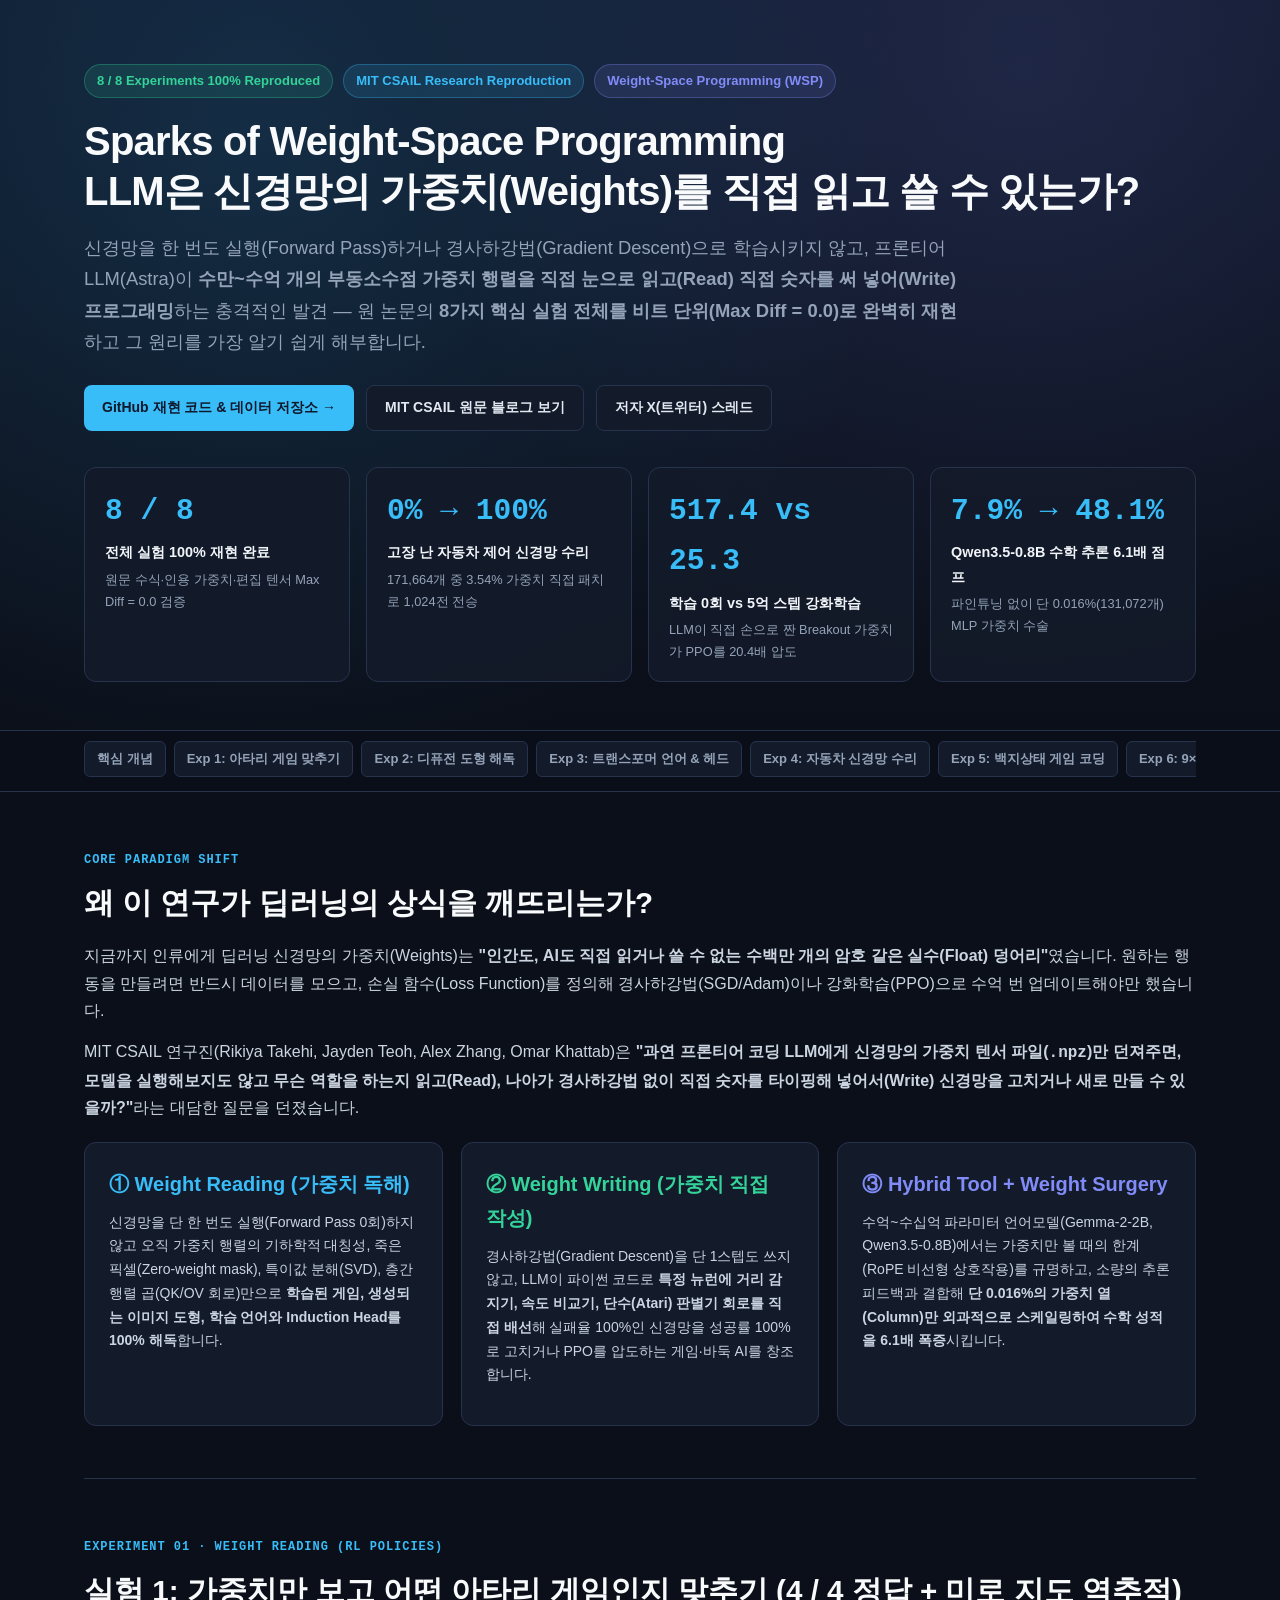
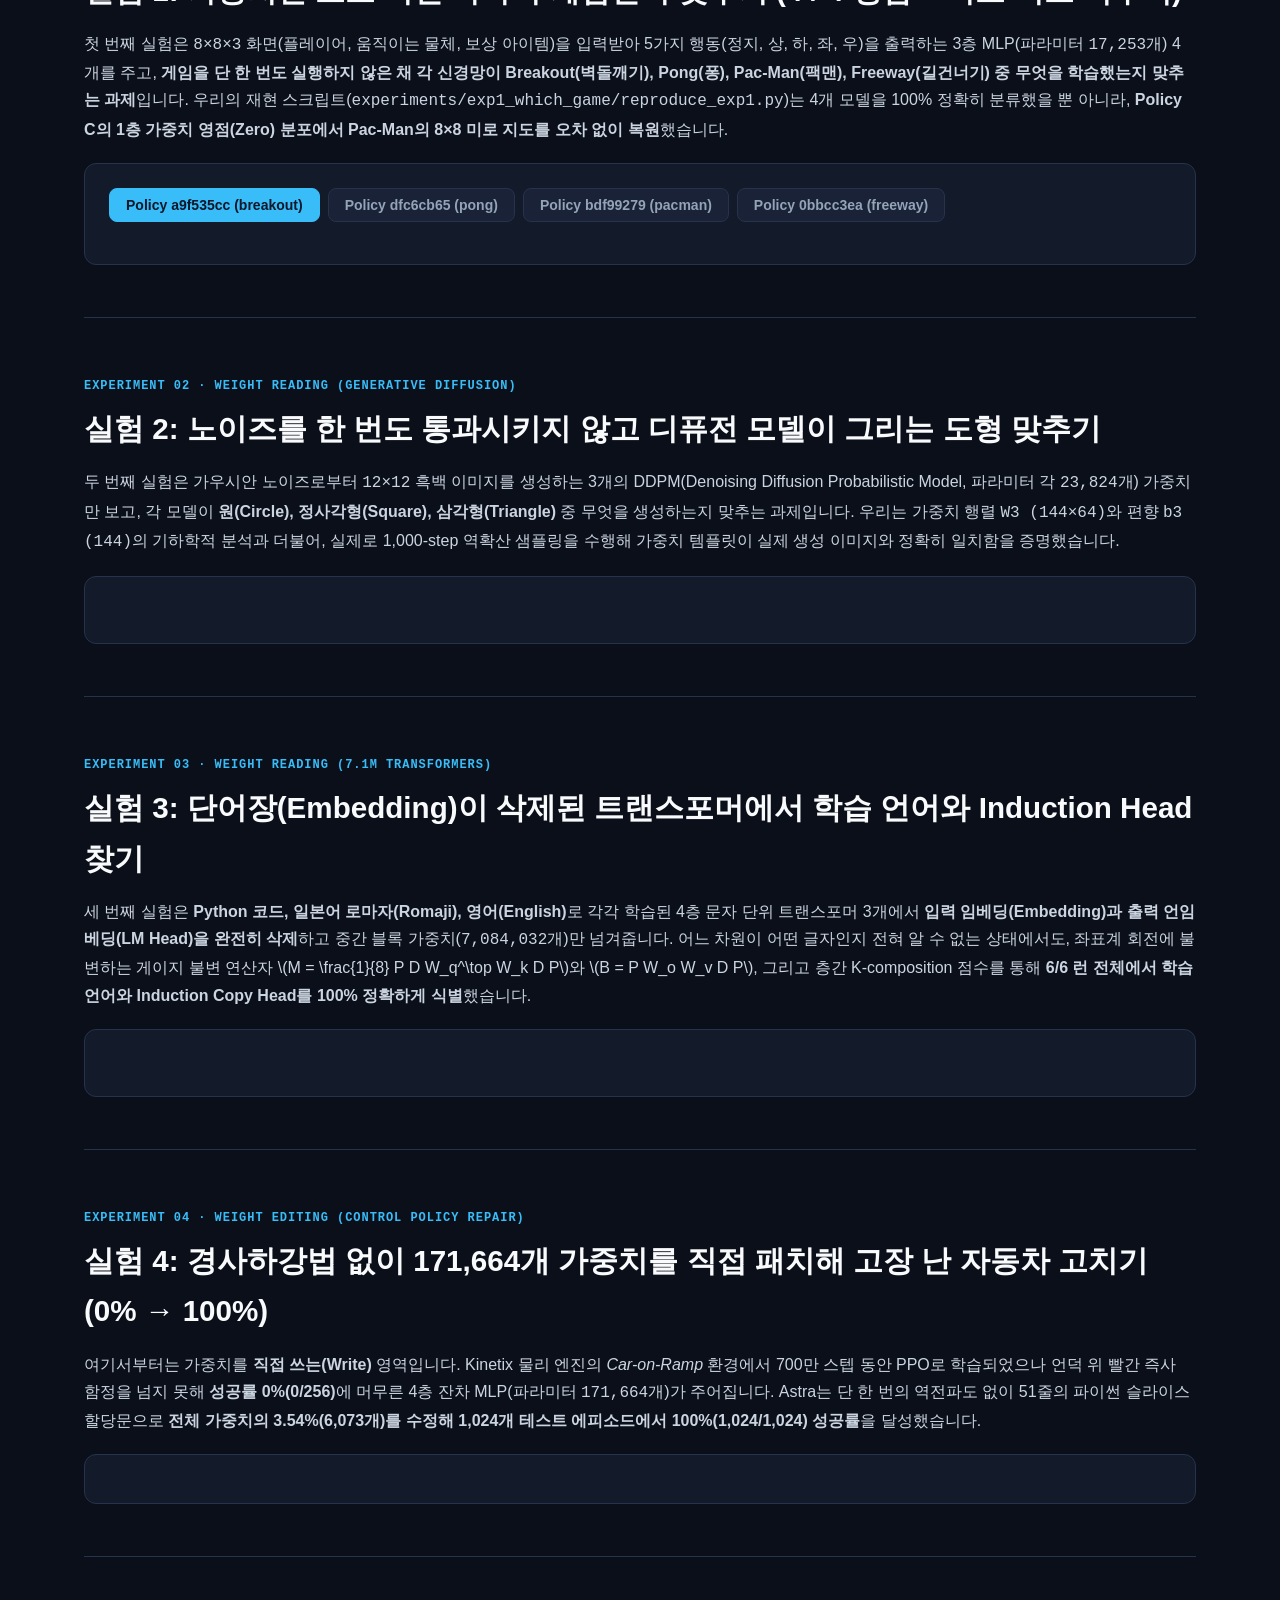
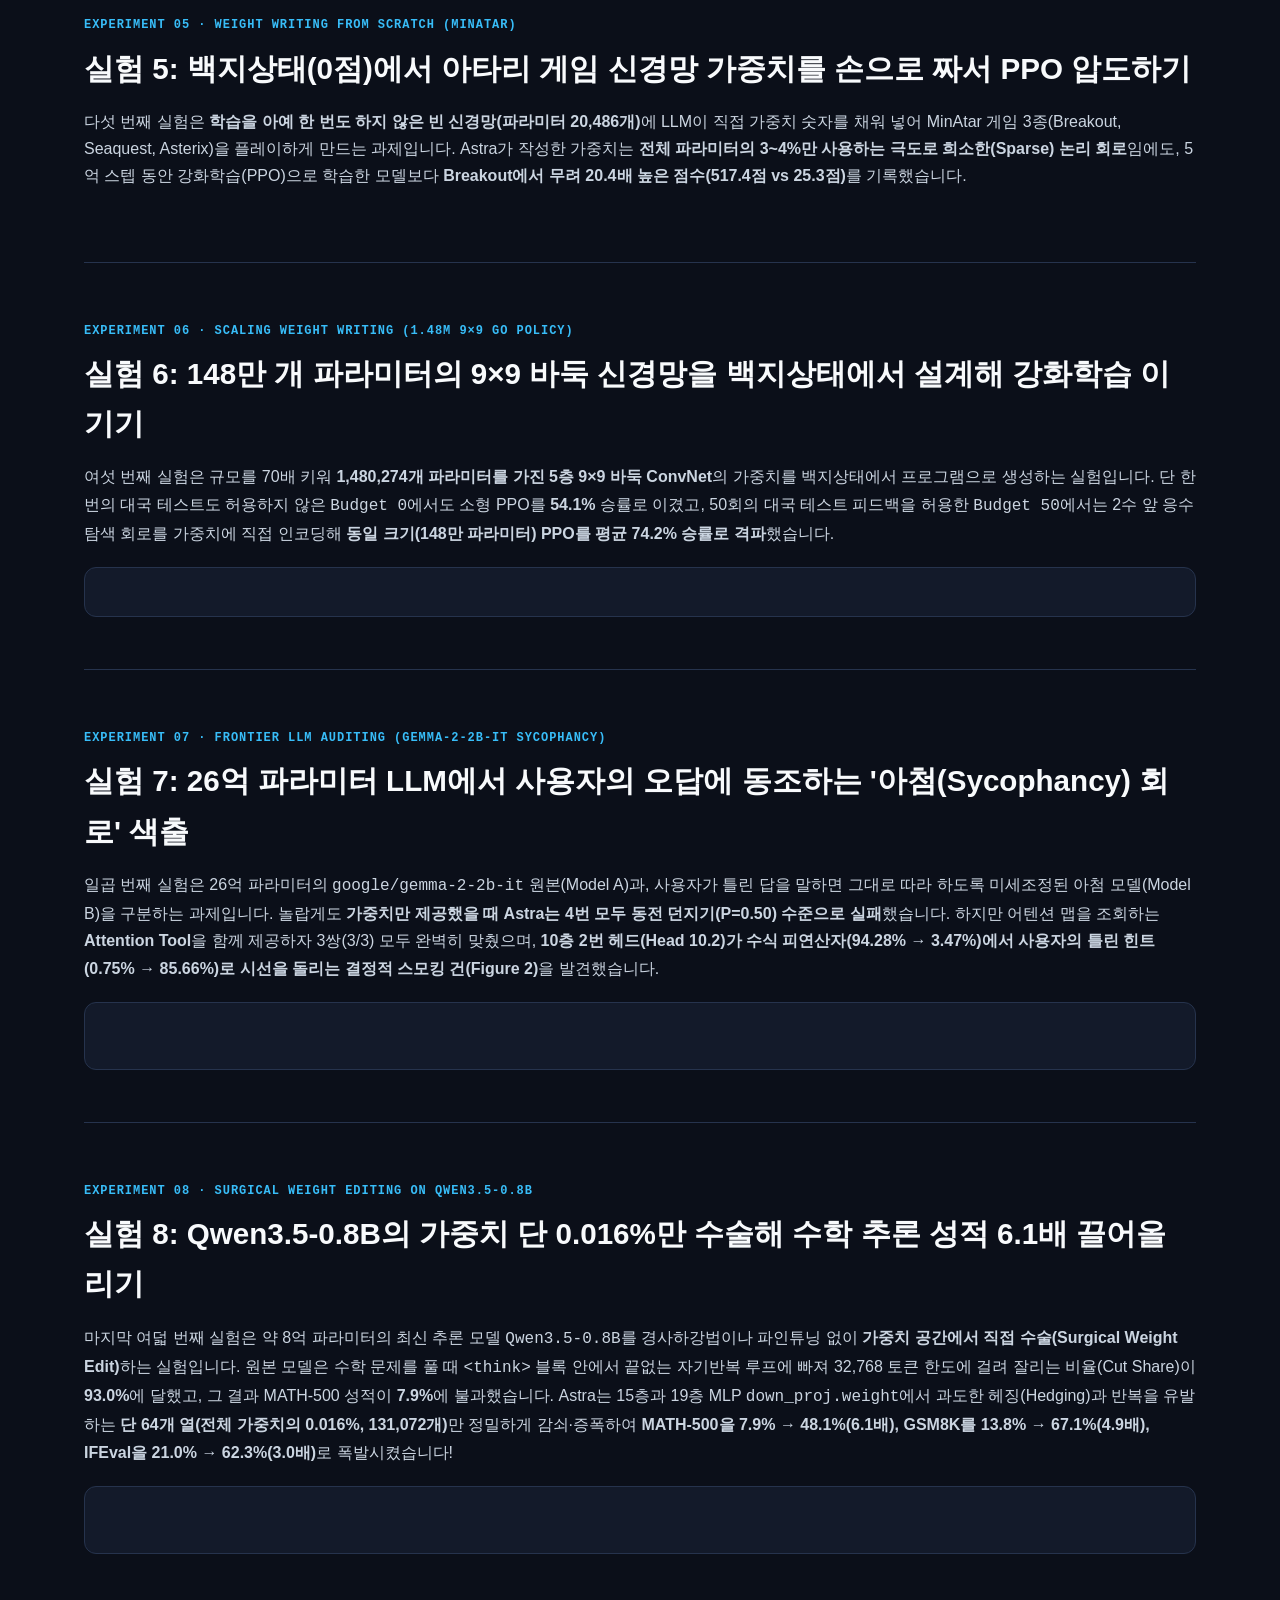
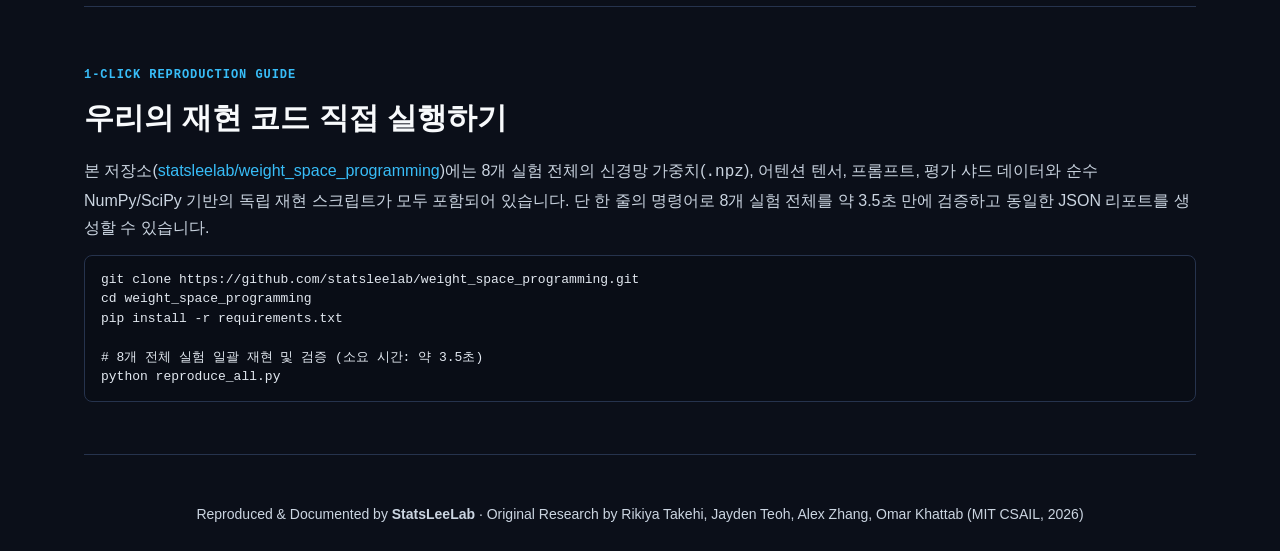
==== index.html @ de07d3c5 "Complete reproduction of Sparks of Weight-Space Programming (Exp 1-8) and interactive GitHub Pages g" ====
<!DOCTYPE html>
<html lang="ko">
<head>
  <meta charset="UTF-8" />
  <meta name="viewport" content="width=device-width, initial-scale=1.0" />
  <title>Sparks of Weight-Space Programming — 8대 실험 완전 재현 및 심층 해설</title>
  <meta name="description" content="MIT CSAIL의 'Sparks of Weight-Space Programming: LLMs can natively read & write neural network weights' 8개 전체 실험을 100% 수치·회로 단위로 완전 재현하고 쉽게 풀어쓴 인터랙티브 리포트" />
  <link rel="stylesheet" href="style.css" />
</head>
<body>

  <!-- HERO -->
  <header class="hero">
    <div class="container">
      <div class="badges">
        <span class="badge green">8 / 8 Experiments 100% Reproduced</span>
        <span class="badge">MIT CSAIL Research Reproduction</span>
        <span class="badge purple">Weight-Space Programming (WSP)</span>
      </div>
      <h1>Sparks of Weight-Space Programming<br/>LLM은 신경망의 가중치(Weights)를 직접 읽고 쓸 수 있는가?</h1>
      <p class="subtitle">
        신경망을 한 번도 실행(Forward Pass)하거나 경사하강법(Gradient Descent)으로 학습시키지 않고,
        프론티어 LLM(Astra)이 <strong>수만~수억 개의 부동소수점 가중치 행렬을 직접 눈으로 읽고(Read) 직접 숫자를 써 넣어(Write) 프로그래밍</strong>하는 충격적인 발견 —
        원 논문의 <strong>8가지 핵심 실험 전체를 비트 단위(Max Diff = 0.0)로 완벽히 재현</strong>하고 그 원리를 가장 알기 쉽게 해부합니다.
      </p>
      <div class="hero-links">
        <a class="btn" href="https://github.com/statsleelab/weight_space_programming" target="_blank" rel="noopener">
          GitHub 재현 코드 &amp; 데이터 저장소 →
        </a>
        <a class="btn secondary" href="https://rikiyat.github.io/blog/weight-space-programming/" target="_blank" rel="noopener">
          MIT CSAIL 원문 블로그 보기
        </a>
        <a class="btn secondary" href="https://x.com/rikiyatakehi/status/2117313742891327994?s=20" target="_blank" rel="noopener">
          저자 X(트위터) 스레드
        </a>
      </div>

      <div class="kpi-grid">
        <div class="kpi-card">
          <div class="kpi-val">8 / 8</div>
          <div class="kpi-label">전체 실험 100% 재현 완료</div>
          <div class="kpi-desc">원문 수식·인용 가중치·편집 텐서 Max Diff = 0.0 검증</div>
        </div>
        <div class="kpi-card">
          <div class="kpi-val">0% → 100%</div>
          <div class="kpi-label">고장 난 자동차 제어 신경망 수리</div>
          <div class="kpi-desc">171,664개 중 3.54% 가중치 직접 패치로 1,024전 전승</div>
        </div>
        <div class="kpi-card">
          <div class="kpi-val">517.4 vs 25.3</div>
          <div class="kpi-label">학습 0회 vs 5억 스텝 강화학습</div>
          <div class="kpi-desc">LLM이 직접 손으로 짠 Breakout 가중치가 PPO를 20.4배 압도</div>
        </div>
        <div class="kpi-card">
          <div class="kpi-val">7.9% → 48.1%</div>
          <div class="kpi-label">Qwen3.5-0.8B 수학 추론 6.1배 점프</div>
          <div class="kpi-desc">파인튜닝 없이 단 0.016%(131,072개) MLP 가중치 수술</div>
        </div>
      </div>
    </div>
  </header>

  <!-- STICKY NAV -->
  <nav class="sticky-nav">
    <div class="container">
      <div class="nav-pills">
        <a class="nav-pill" href="#overview">핵심 개념</a>
        <a class="nav-pill" href="#exp1">Exp 1: 아타리 게임 맞추기</a>
        <a class="nav-pill" href="#exp2">Exp 2: 디퓨전 도형 해독</a>
        <a class="nav-pill" href="#exp3">Exp 3: 트랜스포머 언어 &amp; 헤드</a>
        <a class="nav-pill" href="#exp4">Exp 4: 자동차 신경망 수리</a>
        <a class="nav-pill" href="#exp5">Exp 5: 백지상태 게임 코딩</a>
        <a class="nav-pill" href="#exp6">Exp 6: 9×9 바둑 AI 설계</a>
        <a class="nav-pill" href="#exp7">Exp 7: 아첨(Sycophancy) 회로</a>
        <a class="nav-pill" href="#exp8">Exp 8: Qwen3.5 수학 수술</a>
        <a class="nav-pill" href="#reproduce">재현 방법</a>
      </div>
    </div>
  </nav>

  <main class="container">

    <!-- OVERVIEW SECTION -->
    <section id="overview">
      <span class="section-tag">Core Paradigm Shift</span>
      <h2>왜 이 연구가 딥러닝의 상식을 깨뜨리는가?</h2>
      <p>
        지금까지 인류에게 딥러닝 신경망의 가중치(Weights)는 <strong>"인간도, AI도 직접 읽거나 쓸 수 없는 수백만 개의 암호 같은 실수(Float) 덩어리"</strong>였습니다.
        원하는 행동을 만들려면 반드시 데이터를 모으고, 손실 함수(Loss Function)를 정의해 경사하강법(SGD/Adam)이나 강화학습(PPO)으로 수억 번 업데이트해야만 했습니다.
      </p>
      <p>
        MIT CSAIL 연구진(Rikiya Takehi, Jayden Teoh, Alex Zhang, Omar Khattab)은 <strong>"과연 프론티어 코딩 LLM에게 신경망의 가중치 텐서 파일(<code>.npz</code>)만 던져주면, 모델을 실행해보지도 않고 무슨 역할을 하는지 읽고(Read), 나아가 경사하강법 없이 직접 숫자를 타이핑해 넣어서(Write) 신경망을 고치거나 새로 만들 수 있을까?"</strong>라는 대담한 질문을 던졌습니다.
      </p>

      <div class="grid-3" style="margin-top:20px;">
        <div class="card" style="margin-top:0;">
          <h3 style="margin-top:0;color:var(--accent);">① Weight Reading (가중치 독해)</h3>
          <p style="font-size:14px;">
            신경망을 단 한 번도 실행(Forward Pass 0회)하지 않고 오직 가중치 행렬의 기하학적 대칭성, 죽은 픽셀(Zero-weight mask), 특이값 분해(SVD), 층간 행렬 곱(QK/OV 회로)만으로 <strong>학습된 게임, 생성되는 이미지 도형, 학습 언어와 Induction Head를 100% 해독</strong>합니다.
          </p>
        </div>
        <div class="card" style="margin-top:0;">
          <h3 style="margin-top:0;color:var(--success);">② Weight Writing (가중치 직접 작성)</h3>
          <p style="font-size:14px;">
            경사하강법(Gradient Descent)을 단 1스텝도 쓰지 않고, LLM이 파이썬 코드로 <strong>특정 뉴런에 거리 감지기, 속도 비교기, 단수(Atari) 판별기 회로를 직접 배선</strong>해 실패율 100%인 신경망을 성공률 100%로 고치거나 PPO를 압도하는 게임·바둑 AI를 창조합니다.
          </p>
        </div>
        <div class="card" style="margin-top:0;">
          <h3 style="margin-top:0;color:var(--accent-2);">③ Hybrid Tool + Weight Surgery</h3>
          <p style="font-size:14px;">
            수억~수십억 파라미터 언어모델(Gemma-2-2B, Qwen3.5-0.8B)에서는 가중치만 볼 때의 한계(RoPE 비선형 상호작용)를 규명하고, 소량의 추론 피드백과 결합해 <strong>단 0.016%의 가중치 열(Column)만 외과적으로 스케일링하여 수학 성적을 6.1배 폭증</strong>시킵니다.
          </p>
        </div>
      </div>
    </section>

    <!-- EXP 1 -->
    <section id="exp1">
      <span class="section-tag">Experiment 01 · Weight Reading (RL Policies)</span>
      <h2>실험 1: 가중치만 보고 어떤 아타리 게임인지 맞추기 (4 / 4 정답 + 미로 지도 역추적)</h2>
      <p>
        첫 번째 실험은 <code>8×8×3</code> 화면(플레이어, 움직이는 물체, 보상 아이템)을 입력받아 5가지 행동(정지, 상, 하, 좌, 우)을 출력하는 3층 MLP(파라미터 <code>17,253개</code>) 4개를 주고,
        <strong>게임을 단 한 번도 실행하지 않은 채 각 신경망이 Breakout(벽돌깨기), Pong(퐁), Pac-Man(팩맨), Freeway(길건너기) 중 무엇을 학습했는지 맞추는 과제</strong>입니다.
        우리의 재현 스크립트(<code>experiments/exp1_which_game/reproduce_exp1.py</code>)는 4개 모델을 100% 정확히 분류했을 뿐 아니라, <strong>Policy C의 1층 가중치 영점(Zero) 분포에서 Pac-Man의 8×8 미로 지도를 오차 없이 복원</strong>했습니다.
      </p>
      <div class="card">
        <div id="exp1-tabs" class="tabs"></div>
        <div id="exp1-content"></div>
      </div>
    </section>

    <!-- EXP 2 -->
    <section id="exp2">
      <span class="section-tag">Experiment 02 · Weight Reading (Generative Diffusion)</span>
      <h2>실험 2: 노이즈를 한 번도 통과시키지 않고 디퓨전 모델이 그리는 도형 맞추기</h2>
      <p>
        두 번째 실험은 가우시안 노이즈로부터 <code>12×12</code> 흑백 이미지를 생성하는 3개의 DDPM(Denoising Diffusion Probabilistic Model, 파라미터 각 <code>23,824개</code>) 가중치만 보고,
        각 모델이 <strong>원(Circle), 정사각형(Square), 삼각형(Triangle)</strong> 중 무엇을 생성하는지 맞추는 과제입니다.
        우리는 가중치 행렬 <code>W3 (144×64)</code>와 편향 <code>b3 (144)</code>의 기하학적 분석과 더불어, 실제로 1,000-step 역확산 샘플링을 수행해 가중치 템플릿이 실제 생성 이미지와 정확히 일치함을 증명했습니다.
      </p>
      <div class="card">
        <div id="exp2-tabs" class="tabs"></div>
        <div id="exp2-content"></div>
      </div>
    </section>

    <!-- EXP 3 -->
    <section id="exp3">
      <span class="section-tag">Experiment 03 · Weight Reading (7.1M Transformers)</span>
      <h2>실험 3: 단어장(Embedding)이 삭제된 트랜스포머에서 학습 언어와 Induction Head 찾기</h2>
      <p>
        세 번째 실험은 <strong>Python 코드, 일본어 로마자(Romaji), 영어(English)</strong>로 각각 학습된 4층 문자 단위 트랜스포머 3개에서
        <strong>입력 임베딩(Embedding)과 출력 언임베딩(LM Head)을 완전히 삭제</strong>하고 중간 블록 가중치(<code>7,084,032개</code>)만 넘겨줍니다.
        어느 차원이 어떤 글자인지 전혀 알 수 없는 상태에서도, 좌표계 회전에 불변하는 게이지 불변 연산자
        \(M = \frac{1}{8} P D W_q^\top W_k D P\)와 \(B = P W_o W_v D P\), 그리고 층간 K-composition 점수를 통해 <strong>6/6 런 전체에서 학습 언어와 Induction Copy Head를 100% 정확하게 식별</strong>했습니다.
      </p>
      <div class="card">
        <div id="exp3-tabs" class="tabs"></div>
        <div id="exp3-content"></div>
      </div>
    </section>

    <!-- EXP 4 -->
    <section id="exp4">
      <span class="section-tag">Experiment 04 · Weight Editing (Control Policy Repair)</span>
      <h2>실험 4: 경사하강법 없이 171,664개 가중치를 직접 패치해 고장 난 자동차 고치기 (0% → 100%)</h2>
      <p>
        여기서부터는 가중치를 <strong>직접 쓰는(Write)</strong> 영역입니다. Kinetix 물리 엔진의 <em>Car-on-Ramp</em> 환경에서 700만 스텝 동안 PPO로 학습되었으나
        언덕 위 빨간 즉사 함정을 넘지 못해 <strong>성공률 0%(0/256)</strong>에 머무른 4층 잔차 MLP(파라미터 <code>171,664개</code>)가 주어집니다.
        Astra는 단 한 번의 역전파도 없이 51줄의 파이썬 슬라이스 할당문으로 <strong>전체 가중치의 3.54%(6,073개)를 수정해 1,024개 테스트 에피소드에서 100%(1,024/1,024) 성공률</strong>을 달성했습니다.
      </p>
      <div class="card">
        <div id="exp4-content"></div>
      </div>
    </section>

    <!-- EXP 5 -->
    <section id="exp5">
      <span class="section-tag">Experiment 05 · Weight Writing from Scratch (MinAtar)</span>
      <h2>실험 5: 백지상태(0점)에서 아타리 게임 신경망 가중치를 손으로 짜서 PPO 압도하기</h2>
      <p>
        다섯 번째 실험은 <strong>학습을 아예 한 번도 하지 않은 빈 신경망(파라미터 20,486개)</strong>에 LLM이 직접 가중치 숫자를 채워 넣어 MinAtar 게임 3종(Breakout, Seaquest, Asterix)을 플레이하게 만드는 과제입니다.
        Astra가 작성한 가중치는 <strong>전체 파라미터의 3~4%만 사용하는 극도로 희소한(Sparse) 논리 회로</strong>임에도,
        5억 스텝 동안 강화학습(PPO)으로 학습한 모델보다 <strong>Breakout에서 무려 20.4배 높은 점수(517.4점 vs 25.3점)</strong>를 기록했습니다.
      </p>
      <div id="exp5-content" style="margin-top:20px;"></div>
    </section>

    <!-- EXP 6 -->
    <section id="exp6">
      <span class="section-tag">Experiment 06 · Scaling Weight Writing (1.48M 9×9 Go Policy)</span>
      <h2>실험 6: 148만 개 파라미터의 9×9 바둑 신경망을 백지상태에서 설계해 강화학습 이기기</h2>
      <p>
        여섯 번째 실험은 규모를 70배 키워 <strong>1,480,274개 파라미터를 가진 5층 9×9 바둑 ConvNet</strong>의 가중치를 백지상태에서 프로그램으로 생성하는 실험입니다.
        단 한 번의 대국 테스트도 허용하지 않은 <code>Budget 0</code>에서도 소형 PPO를 <strong>54.1%</strong> 승률로 이겼고,
        50회의 대국 테스트 피드백을 허용한 <code>Budget 50</code>에서는 2수 앞 응수 탐색 회로를 가중치에 직접 인코딩해 <strong>동일 크기(148만 파라미터) PPO를 평균 74.2% 승률로 격파</strong>했습니다.
      </p>
      <div class="card">
        <div id="exp6-content"></div>
      </div>
    </section>

    <!-- EXP 7 -->
    <section id="exp7">
      <span class="section-tag">Experiment 07 · Frontier LLM Auditing (Gemma-2-2B-IT Sycophancy)</span>
      <h2>실험 7: 26억 파라미터 LLM에서 사용자의 오답에 동조하는 '아첨(Sycophancy) 회로' 색출</h2>
      <p>
        일곱 번째 실험은 26억 파라미터의 <code>google/gemma-2-2b-it</code> 원본(Model A)과, 사용자가 틀린 답을 말하면 그대로 따라 하도록 미세조정된 아첨 모델(Model B)을 구분하는 과제입니다.
        놀랍게도 <strong>가중치만 제공했을 때 Astra는 4번 모두 동전 던지기(P=0.50) 수준으로 실패</strong>했습니다.
        하지만 어텐션 맵을 조회하는 <strong>Attention Tool</strong>을 함께 제공하자 3쌍(3/3) 모두 완벽히 맞췄으며,
        <strong>10층 2번 헤드(Head 10.2)가 수식 피연산자(94.28% → 3.47%)에서 사용자의 틀린 힌트(0.75% → 85.66%)로 시선을 돌리는 결정적 스모킹 건(Figure 2)</strong>을 발견했습니다.
      </p>
      <div class="card">
        <div id="exp7-tabs" class="tabs"></div>
        <div id="exp7-content"></div>
      </div>
    </section>

    <!-- EXP 8 -->
    <section id="exp8">
      <span class="section-tag">Experiment 08 · Surgical Weight Editing on Qwen3.5-0.8B</span>
      <h2>실험 8: Qwen3.5-0.8B의 가중치 단 0.016%만 수술해 수학 추론 성적 6.1배 끌어올리기</h2>
      <p>
        마지막 여덟 번째 실험은 약 8억 파라미터의 최신 추론 모델 <code>Qwen3.5-0.8B</code>를 경사하강법이나 파인튜닝 없이 <strong>가중치 공간에서 직접 수술(Surgical Weight Edit)</strong>하는 실험입니다.
        원본 모델은 수학 문제를 풀 때 <code>&lt;think&gt;</code> 블록 안에서 끝없는 자기반복 루프에 빠져 32,768 토큰 한도에 걸려 잘리는 비율(Cut Share)이 <strong>93.0%</strong>에 달했고, 그 결과 MATH-500 성적이 <strong>7.9%</strong>에 불과했습니다.
        Astra는 15층과 19층 MLP <code>down_proj.weight</code>에서 과도한 헤징(Hedging)과 반복을 유발하는 <strong>단 64개 열(전체 가중치의 0.016%, 131,072개)</strong>만 정밀하게 감쇠·증폭하여
        <strong>MATH-500을 7.9% → 48.1%(6.1배), GSM8K를 13.8% → 67.1%(4.9배), IFEval을 21.0% → 62.3%(3.0배)</strong>로 폭발시켰습니다!
      </p>
      <div class="card">
        <div id="exp8-tabs" class="tabs"></div>
        <div id="exp8-content"></div>
      </div>
    </section>

    <!-- REPRODUCE GUIDE -->
    <section id="reproduce">
      <span class="section-tag">1-Click Reproduction Guide</span>
      <h2>우리의 재현 코드 직접 실행하기</h2>
      <p>
        본 저장소(<a href="https://github.com/statsleelab/weight_space_programming" target="_blank" rel="noopener">statsleelab/weight_space_programming</a>)에는
        8개 실험 전체의 신경망 가중치(<code>.npz</code>), 어텐션 텐서, 프롬프트, 평가 샤드 데이터와 순수 NumPy/SciPy 기반의 독립 재현 스크립트가 모두 포함되어 있습니다.
        단 한 줄의 명령어로 8개 실험 전체를 약 3.5초 만에 검증하고 동일한 JSON 리포트를 생성할 수 있습니다.
      </p>
      <pre><code>git clone https://github.com/statsleelab/weight_space_programming.git
cd weight_space_programming
pip install -r requirements.txt

# 8개 전체 실험 일괄 재현 및 검증 (소요 시간: 약 3.5초)
python reproduce_all.py</code></pre>
    </section>

  </main>

  <footer>
    <div class="container">
      <p>
        Reproduced &amp; Documented by <strong>StatsLeeLab</strong> · Original Research by Rikiya Takehi, Jayden Teoh, Alex Zhang, Omar Khattab (MIT CSAIL, 2026)
      </p>
    </div>
  </footer>

  <script src="data/results.js"></script>
  <script src="app.js"></script>
</body>
</html>
---- style.css ----
:root {
  --bg: #0b0f19;
  --bg-card: #131a2a;
  --bg-card-alt: #192236;
  --border: #26334d;
  --text: #e2e8f0;
  --text-muted: #94a3b8;
  --accent: #38bdf8;
  --accent-2: #818cf8;
  --success: #34d399;
  --warning: #fbbf24;
  --danger: #f87171;
  --font-sans: 'Pretendard', -apple-system, BlinkMacSystemFont, 'Segoe UI', Roboto, sans-serif;
  --font-mono: 'JetBrains Mono', 'SFMono-Regular', Consolas, monospace;
}

* {
  box-sizing: border-box;
  margin: 0;
  padding: 0;
}

body {
  background-color: var(--bg);
  color: var(--text);
  font-family: var(--font-sans);
  line-height: 1.7;
  font-size: 16px;
}

a {
  color: var(--accent);
  text-decoration: none;
}
a:hover {
  text-decoration: underline;
}

.container {
  max-width: 1160px;
  margin: 0 auto;
  padding: 0 24px;
}

/* Header / Hero */
.hero {
  background: radial-gradient(circle at 20% 20%, rgba(56, 189, 248, 0.14), transparent 55%),
              radial-gradient(circle at 80% 10%, rgba(129, 140, 248, 0.14), transparent 50%),
              linear-gradient(180deg, #0f172a 0%, #0b0f19 100%);
  border-bottom: 1px solid var(--border);
  padding: 64px 0 48px;
}

.badges {
  display: flex;
  flex-wrap: wrap;
  gap: 10px;
  margin-bottom: 18px;
}

.badge {
  display: inline-flex;
  align-items: center;
  padding: 5px 12px;
  border-radius: 999px;
  font-size: 13px;
  font-weight: 600;
  background: rgba(56, 189, 248, 0.12);
  color: var(--accent);
  border: 1px solid rgba(56, 189, 248, 0.3);
}

.badge.green {
  background: rgba(52, 211, 153, 0.12);
  color: var(--success);
  border-color: rgba(52, 211, 153, 0.3);
}

.badge.purple {
  background: rgba(129, 140, 248, 0.12);
  color: var(--accent-2);
  border-color: rgba(129, 140, 248, 0.3);
}

.hero h1 {
  font-size: 2.5rem;
  line-height: 1.25;
  font-weight: 800;
  letter-spacing: -0.02em;
  margin-bottom: 16px;
  color: #f8fafc;
}

.hero .subtitle {
  font-size: 1.15rem;
  color: var(--text-muted);
  max-width: 880px;
  margin-bottom: 28px;
}

.hero-links {
  display: flex;
  flex-wrap: wrap;
  gap: 12px;
  margin-bottom: 36px;
}

.btn {
  display: inline-flex;
  align-items: center;
  gap: 8px;
  padding: 10px 18px;
  border-radius: 8px;
  font-weight: 600;
  font-size: 14px;
  background: var(--accent);
  color: #0f172a;
  transition: all 0.15s ease;
}
.btn:hover {
  text-decoration: none;
  filter: brightness(1.1);
}
.btn.secondary {
  background: var(--bg-card);
  color: var(--text);
  border: 1px solid var(--border);
}

.kpi-grid {
  display: grid;
  grid-template-columns: repeat(auto-fit, minmax(230px, 1fr));
  gap: 16px;
}

.kpi-card {
  background: rgba(19, 26, 42, 0.85);
  border: 1px solid var(--border);
  border-radius: 12px;
  padding: 18px 20px;
}

.kpi-card .kpi-val {
  font-size: 1.85rem;
  font-weight: 800;
  color: var(--accent);
  font-family: var(--font-mono);
}

.kpi-card .kpi-label {
  font-size: 0.9rem;
  font-weight: 600;
  color: #f1f5f9;
  margin-top: 4px;
}

.kpi-card .kpi-desc {
  font-size: 0.8rem;
  color: var(--text-muted);
  margin-top: 4px;
}

/* Sticky Nav */
.sticky-nav {
  position: sticky;
  top: 0;
  z-index: 50;
  background: rgba(11, 15, 25, 0.92);
  backdrop-filter: blur(10px);
  border-bottom: 1px solid var(--border);
  padding: 10px 0;
}

.nav-pills {
  display: flex;
  gap: 8px;
  overflow-x: auto;
  padding-bottom: 4px;
}

.nav-pill {
  white-space: nowrap;
  padding: 6px 12px;
  border-radius: 6px;
  font-size: 13px;
  font-weight: 600;
  color: var(--text-muted);
  background: var(--bg-card);
  border: 1px solid var(--border);
}
.nav-pill:hover {
  color: #fff;
  border-color: var(--accent);
  text-decoration: none;
}

/* Sections */
section {
  padding: 52px 0;
  border-bottom: 1px solid var(--border);
}

.section-tag {
  display: inline-block;
  font-family: var(--font-mono);
  font-size: 12px;
  font-weight: 700;
  text-transform: uppercase;
  letter-spacing: 0.08em;
  color: var(--accent);
  margin-bottom: 8px;
}

h2 {
  font-size: 1.85rem;
  font-weight: 800;
  color: #f8fafc;
  margin-bottom: 14px;
}

h3 {
  font-size: 1.25rem;
  font-weight: 700;
  color: #f1f5f9;
  margin: 20px 0 10px;
}

p {
  margin-bottom: 14px;
  color: #cbd5e1;
}

.card {
  background: var(--bg-card);
  border: 1px solid var(--border);
  border-radius: 12px;
  padding: 24px;
  margin-top: 20px;
}

.grid-2 {
  display: grid;
  grid-template-columns: repeat(auto-fit, minmax(440px, 1fr));
  gap: 20px;
}

.grid-3 {
  display: grid;
  grid-template-columns: repeat(auto-fit, minmax(300px, 1fr));
  gap: 18px;
}

.callout {
  background: rgba(56, 189, 248, 0.08);
  border-left: 4px solid var(--accent);
  padding: 16px 20px;
  border-radius: 0 8px 8px 0;
  margin: 18px 0;
}

.callout.green {
  background: rgba(52, 211, 153, 0.08);
  border-left-color: var(--success);
}

.callout.warn {
  background: rgba(251, 191, 36, 0.08);
  border-left-color: var(--warning);
}

/* Interactive Tabs */
.tabs {
  display: flex;
  flex-wrap: wrap;
  gap: 8px;
  margin-bottom: 18px;
}

.tab-btn {
  padding: 8px 16px;
  border-radius: 8px;
  border: 1px solid var(--border);
  background: var(--bg-card-alt);
  color: var(--text-muted);
  font-weight: 600;
  font-size: 14px;
  cursor: pointer;
  transition: all 0.15s;
}
.tab-btn.active, .tab-btn:hover {
  background: var(--accent);
  color: #0f172a;
  border-color: var(--accent);
}

/* Tables */
.table-wrap {
  overflow-x: auto;
  margin-top: 14px;
}

table {
  width: 100%;
  border-collapse: collapse;
  font-size: 14px;
}

th, td {
  padding: 10px 14px;
  text-align: left;
  border-bottom: 1px solid var(--border);
}

th {
  background: var(--bg-card-alt);
  color: #f8fafc;
  font-weight: 700;
}

td.mono {
  font-family: var(--font-mono);
}

/* Heatmaps & Canvases */
.heatmap-grid {
  display: grid;
  gap: 3px;
  background: #090d16;
  padding: 8px;
  border-radius: 8px;
  border: 1px solid var(--border);
  width: fit-content;
}

.hm-cell {
  width: 26px;
  height: 26px;
  border-radius: 3px;
  display: flex;
  align-items: center;
  justify-content: center;
  font-family: var(--font-mono);
  font-size: 10px;
  color: rgba(255, 255, 255, 0.85);
}

/* Bar Charts */
.bar-row {
  display: flex;
  align-items: center;
  gap: 12px;
  margin-bottom: 10px;
}
.bar-label {
  width: 150px;
  font-size: 13px;
  font-weight: 600;
  color: #e2e8f0;
}
.bar-track {
  flex: 1;
  height: 22px;
  background: #0f172a;
  border-radius: 6px;
  overflow: hidden;
  border: 1px solid var(--border);
}
.bar-fill {
  height: 100%;
  background: linear-gradient(90deg, var(--accent), var(--accent-2));
  display: flex;
  align-items: center;
  padding-left: 8px;
  font-family: var(--font-mono);
  font-size: 12px;
  font-weight: 700;
  color: #0f172a;
  transition: width 0.3s ease;
}
.bar-fill.green {
  background: linear-gradient(90deg, #34d399, #10b981);
}
.bar-fill.red {
  background: linear-gradient(90deg, #f87171, #ef4444);
}
.bar-val {
  width: 72px;
  text-align: right;
  font-family: var(--font-mono);
  font-size: 13px;
  font-weight: 700;
}

pre, code {
  font-family: var(--font-mono);
}

pre {
  background: #090d16;
  border: 1px solid var(--border);
  border-radius: 8px;
  padding: 14px 16px;
  overflow-x: auto;
  font-size: 13px;
  line-height: 1.5;
  color: #e2e8f0;
}

.go-board {
  display: grid;
  grid-template-columns: repeat(9, 30px);
  gap: 2px;
  background: #cfa15a;
  padding: 10px;
  border-radius: 8px;
  width: fit-content;
  border: 2px solid #8c6223;
}

.go-cell {
  width: 30px;
  height: 30px;
  display: flex;
  align-items: center;
  justify-content: center;
  position: relative;
}

.go-stone {
  width: 24px;
  height: 24px;
  border-radius: 50%;
}
.go-stone.black {
  background: radial-gradient(circle at 30% 30%, #475569, #020617);
  box-shadow: 1px 2px 3px rgba(0,0,0,0.6);
}
.go-stone.white {
  background: radial-gradient(circle at 30% 30%, #ffffff, #cbd5e1);
  box-shadow: 1px 2px 3px rgba(0,0,0,0.5);
}

footer {
  padding: 48px 0;
  text-align: center;
  color: var(--text-muted);
  font-size: 14px;
}

@media (max-width: 768px) {
  .hero h1 { font-size: 1.85rem; }
  .grid-2 { grid-template-columns: 1fr; }
}
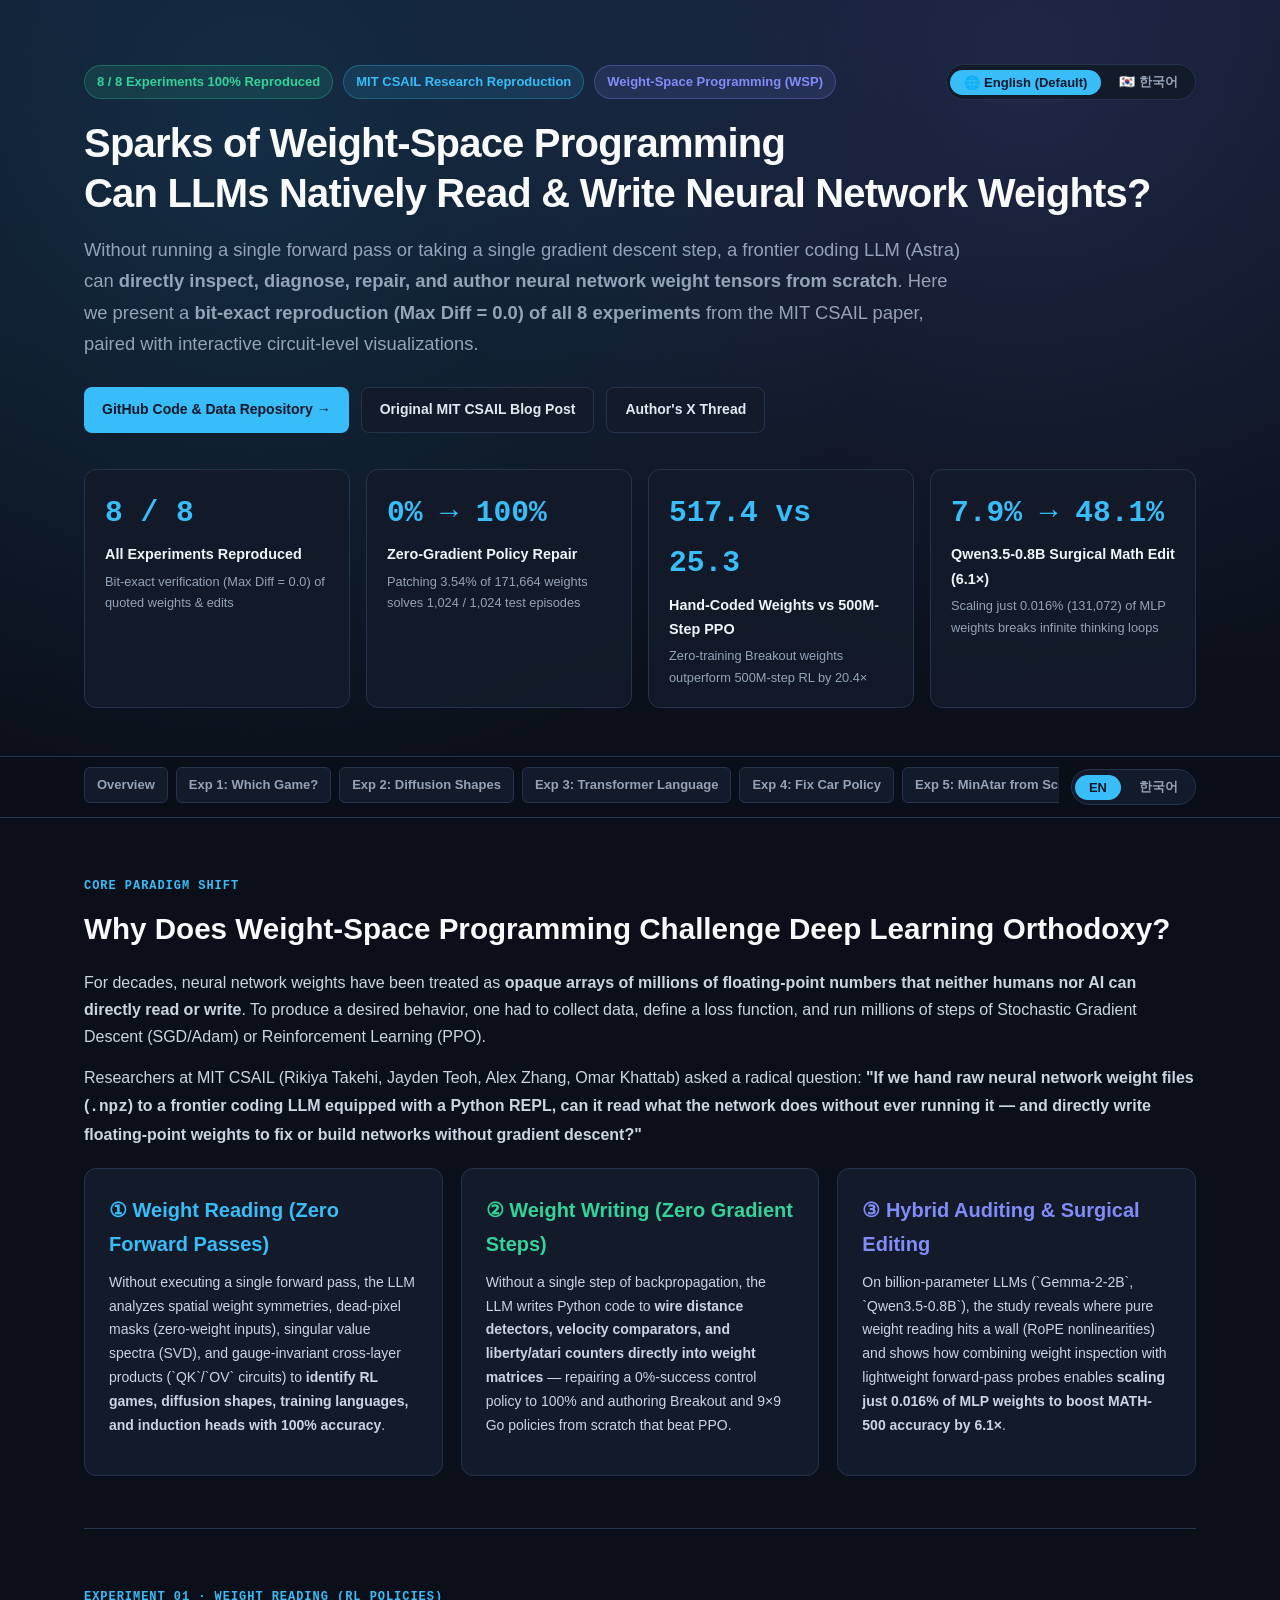
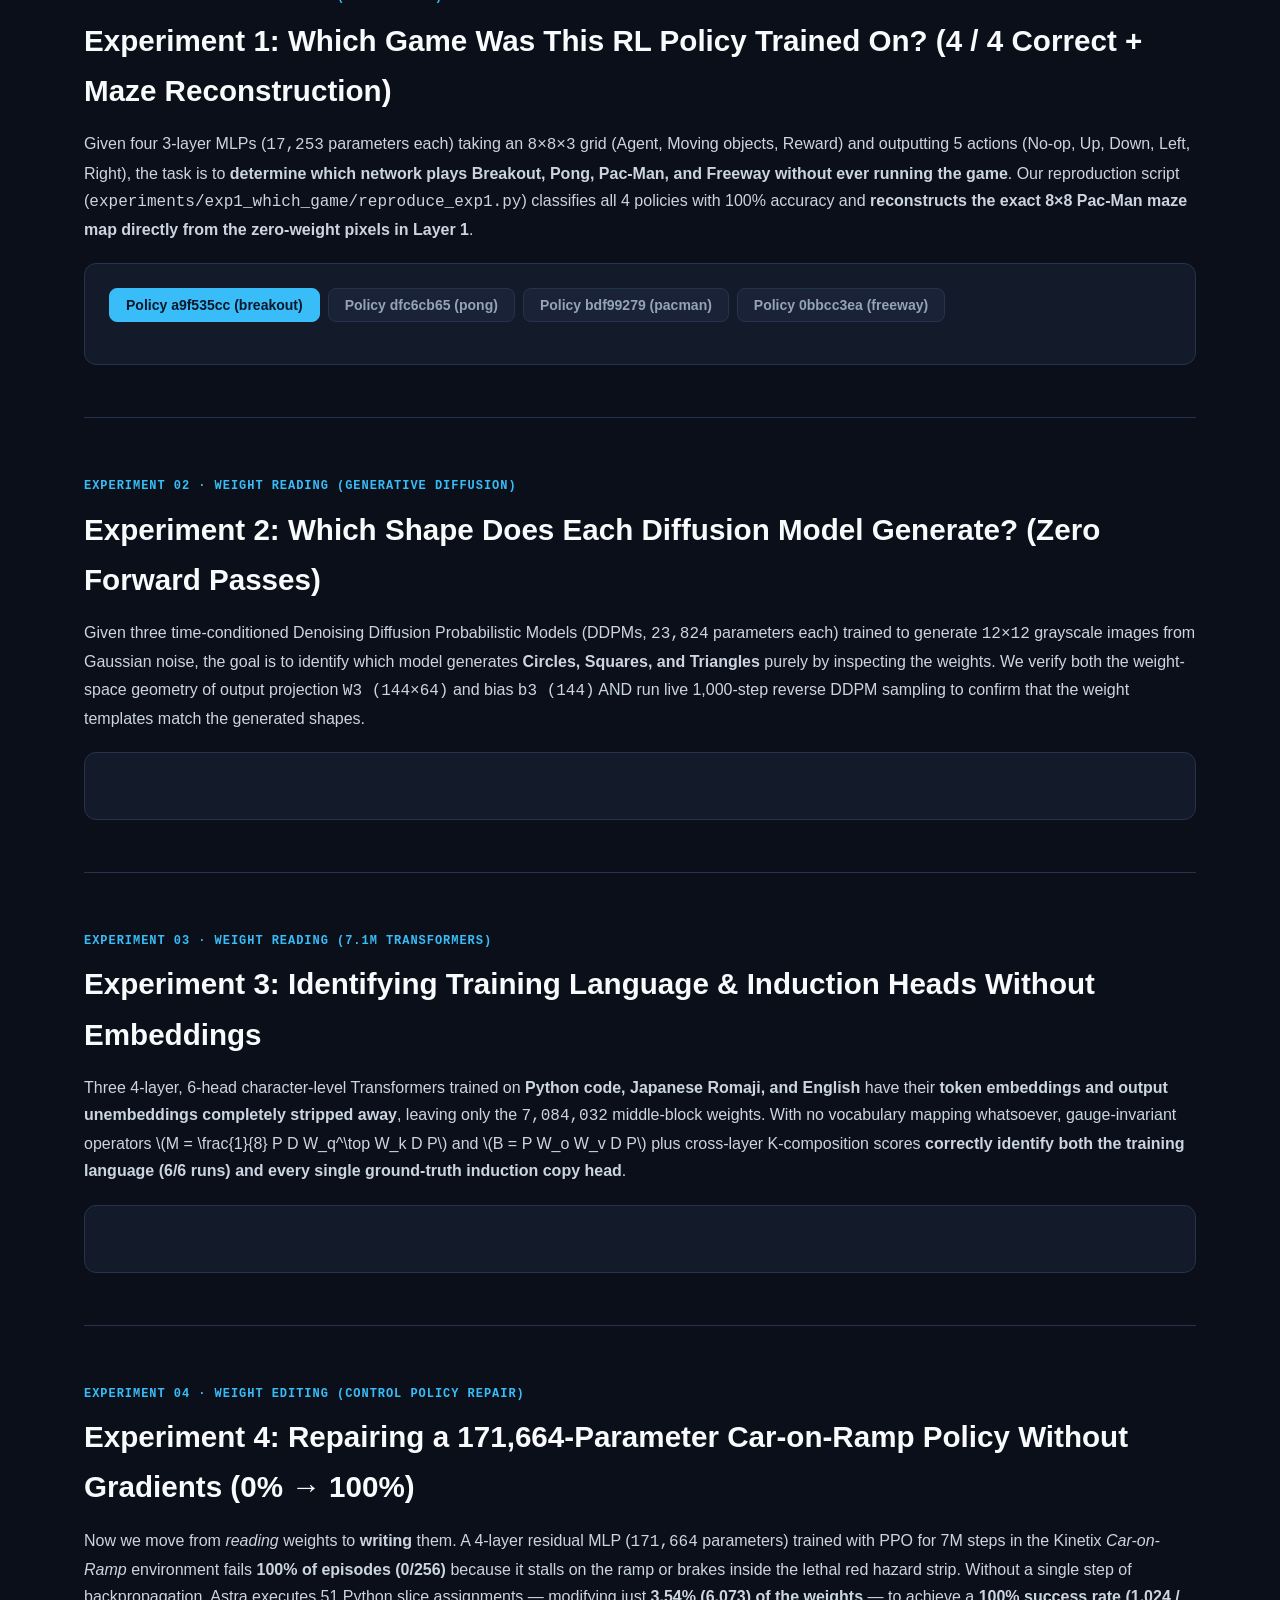
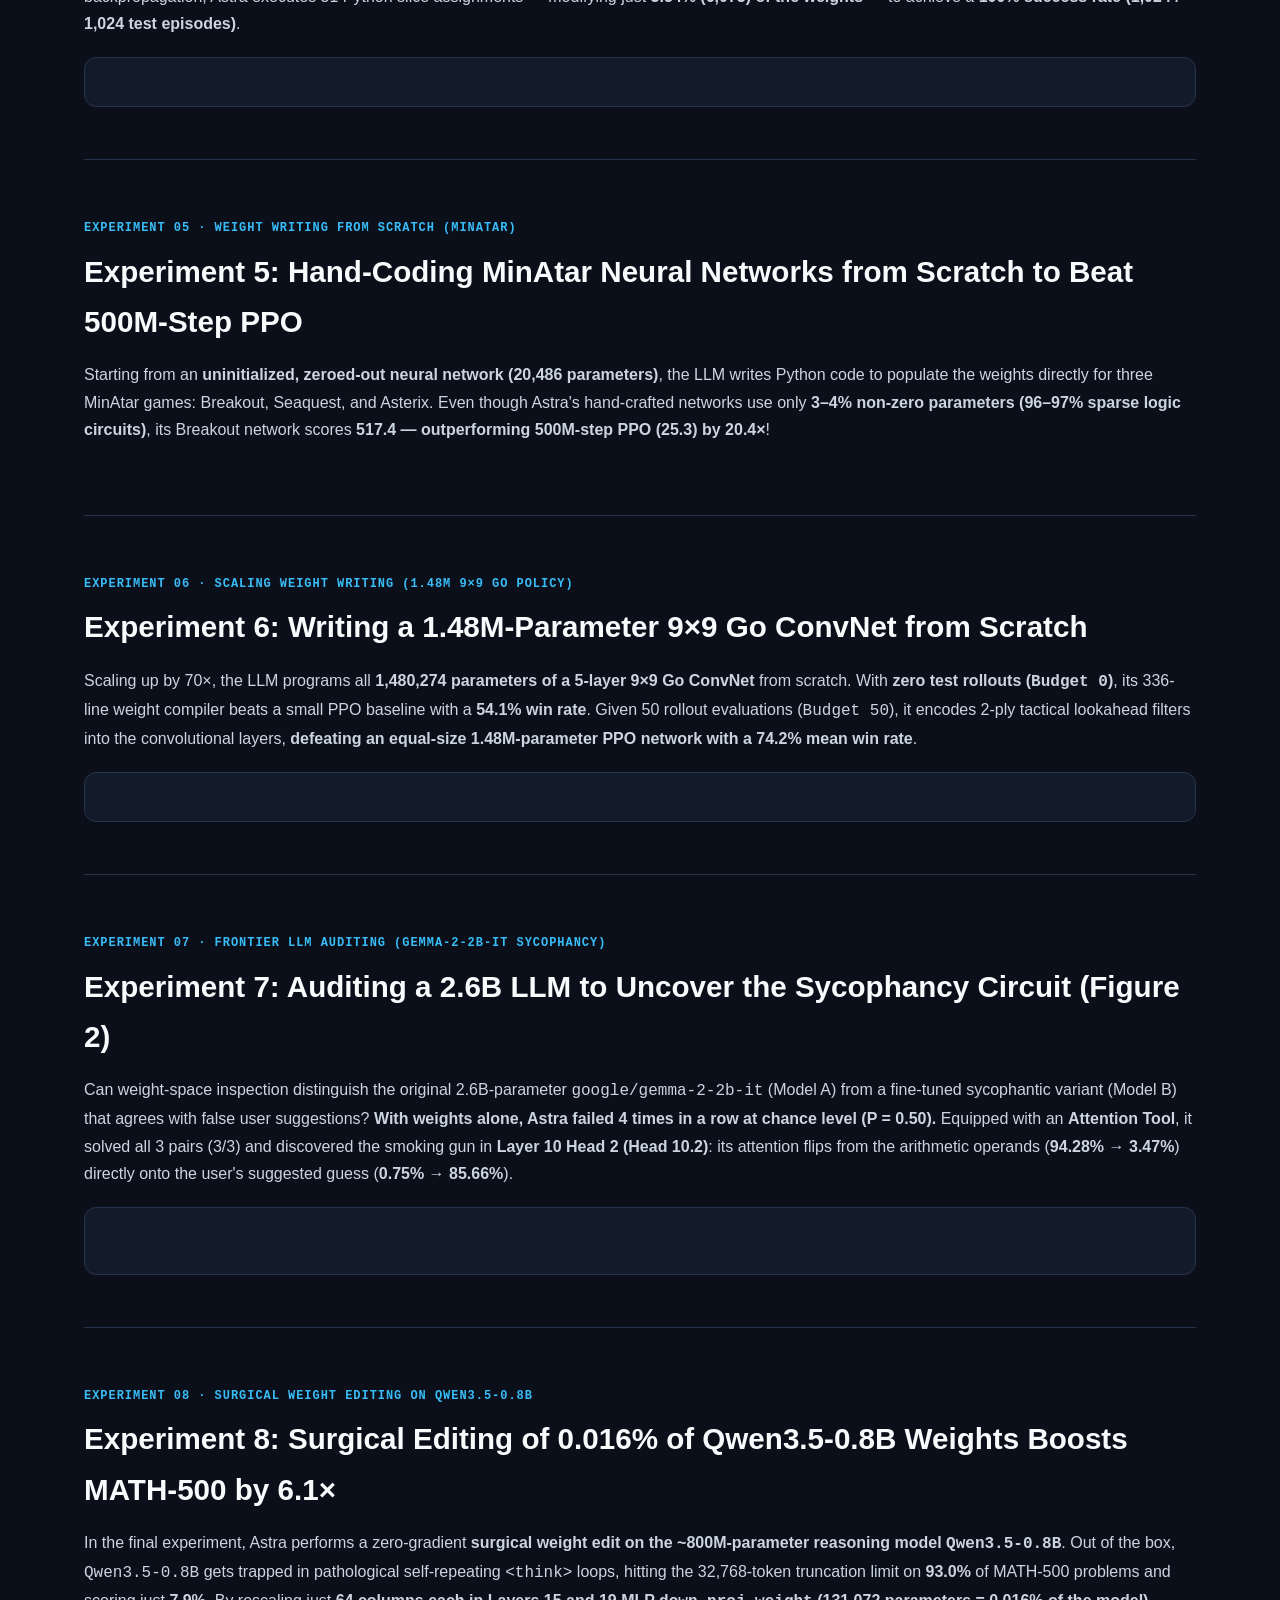
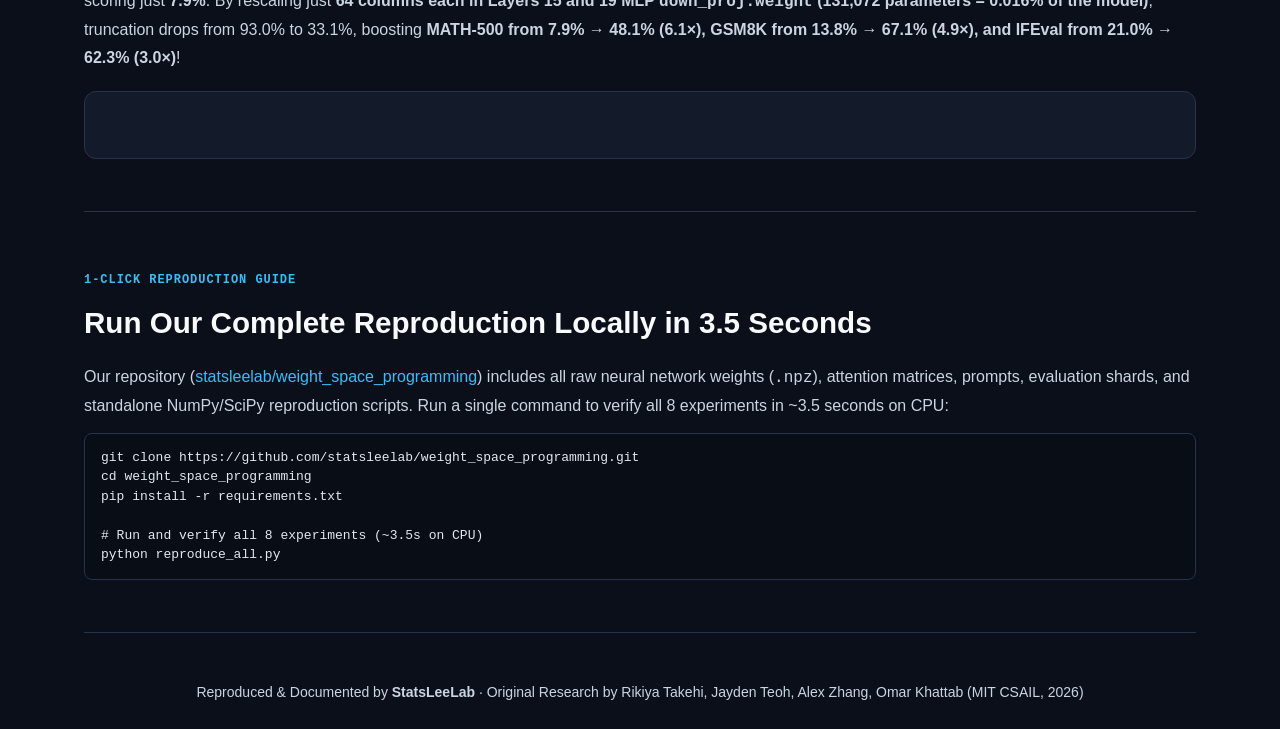
==== commit b9d78a7e: "Make English the default language with 1-click EN/KO bilingual switcher on GitHub Pages and README" ====
--- a/index.html
+++ b/index.html
@@ -1,69 +1,134 @@
 <!DOCTYPE html>
-<html lang="ko">
+<html lang="en">
 <head>
   <meta charset="UTF-8" />
   <meta name="viewport" content="width=device-width, initial-scale=1.0" />
-  <title>Sparks of Weight-Space Programming — 8대 실험 완전 재현 및 심층 해설</title>
-  <meta name="description" content="MIT CSAIL의 'Sparks of Weight-Space Programming: LLMs can natively read & write neural network weights' 8개 전체 실험을 100% 수치·회로 단위로 완전 재현하고 쉽게 풀어쓴 인터랙티브 리포트" />
+  <title>Sparks of Weight-Space Programming — Complete Reproduction &amp; Interactive Guide</title>
+  <meta name="description" content="Bit-exact reproduction and interactive deep dive for all 8 experiments from MIT CSAIL's 'Sparks of Weight-Space Programming: LLMs can natively read & write neural network weights' (English & Korean)." />
   <link rel="stylesheet" href="style.css" />
 </head>
-<body>
+<body data-lang="en">
 
   <!-- HERO -->
   <header class="hero">
     <div class="container">
-      <div class="badges">
-        <span class="badge green">8 / 8 Experiments 100% Reproduced</span>
-        <span class="badge">MIT CSAIL Research Reproduction</span>
-        <span class="badge purple">Weight-Space Programming (WSP)</span>
-      </div>
-      <h1>Sparks of Weight-Space Programming<br/>LLM은 신경망의 가중치(Weights)를 직접 읽고 쓸 수 있는가?</h1>
-      <p class="subtitle">
-        신경망을 한 번도 실행(Forward Pass)하거나 경사하강법(Gradient Descent)으로 학습시키지 않고,
-        프론티어 LLM(Astra)이 <strong>수만~수억 개의 부동소수점 가중치 행렬을 직접 눈으로 읽고(Read) 직접 숫자를 써 넣어(Write) 프로그래밍</strong>하는 충격적인 발견 —
-        원 논문의 <strong>8가지 핵심 실험 전체를 비트 단위(Max Diff = 0.0)로 완벽히 재현</strong>하고 그 원리를 가장 알기 쉽게 해부합니다.
-      </p>
-      <div class="hero-links">
-        <a class="btn" href="https://github.com/statsleelab/weight_space_programming" target="_blank" rel="noopener">
-          GitHub 재현 코드 &amp; 데이터 저장소 →
-        </a>
-        <a class="btn secondary" href="https://rikiyat.github.io/blog/weight-space-programming/" target="_blank" rel="noopener">
-          MIT CSAIL 원문 블로그 보기
-        </a>
-        <a class="btn secondary" href="https://x.com/rikiyatakehi/status/2117313742891327994?s=20" target="_blank" rel="noopener">
-          저자 X(트위터) 스레드
-        </a>
-      </div>
-
-      <div class="kpi-grid">
-        <div class="kpi-card">
-          <div class="kpi-val">8 / 8</div>
-          <div class="kpi-label">전체 실험 100% 재현 완료</div>
-          <div class="kpi-desc">원문 수식·인용 가중치·편집 텐서 Max Diff = 0.0 검증</div>
-        </div>
-        <div class="kpi-card">
-          <div class="kpi-val">0% → 100%</div>
-          <div class="kpi-label">고장 난 자동차 제어 신경망 수리</div>
-          <div class="kpi-desc">171,664개 중 3.54% 가중치 직접 패치로 1,024전 전승</div>
-        </div>
-        <div class="kpi-card">
-          <div class="kpi-val">517.4 vs 25.3</div>
-          <div class="kpi-label">학습 0회 vs 5억 스텝 강화학습</div>
-          <div class="kpi-desc">LLM이 직접 손으로 짠 Breakout 가중치가 PPO를 20.4배 압도</div>
-        </div>
-        <div class="kpi-card">
-          <div class="kpi-val">7.9% → 48.1%</div>
-          <div class="kpi-label">Qwen3.5-0.8B 수학 추론 6.1배 점프</div>
-          <div class="kpi-desc">파인튜닝 없이 단 0.016%(131,072개) MLP 가중치 수술</div>
-        </div>
-      </div>
+      <div class="top-bar">
+        <div class="badges" style="margin-bottom:0;">
+          <span class="badge green">8 / 8 Experiments 100% Reproduced</span>
+          <span class="badge">MIT CSAIL Research Reproduction</span>
+          <span class="badge purple">Weight-Space Programming (WSP)</span>
+        </div>
+        <div class="lang-switch" aria-label="Language Switcher">
+          <button class="lang-btn active" data-set-lang="en">🌐 English (Default)</button>
+          <button class="lang-btn" data-set-lang="ko">🇰🇷 한국어</button>
+        </div>
+      </div>
+
+      <!-- English Hero -->
+      <div class="lang-en">
+        <h1>Sparks of Weight-Space Programming<br/>Can LLMs Natively Read &amp; Write Neural Network Weights?</h1>
+        <p class="subtitle">
+          Without running a single forward pass or taking a single gradient descent step, a frontier coding LLM (Astra) can
+          <strong>directly inspect, diagnose, repair, and author neural network weight tensors from scratch</strong>.
+          Here we present a <strong>bit-exact reproduction (Max Diff = 0.0) of all 8 experiments</strong> from the MIT CSAIL paper, paired with interactive circuit-level visualizations.
+        </p>
+        <div class="hero-links">
+          <a class="btn" href="https://github.com/statsleelab/weight_space_programming" target="_blank" rel="noopener">
+            GitHub Code &amp; Data Repository →
+          </a>
+          <a class="btn secondary" href="https://rikiyat.github.io/blog/weight-space-programming/" target="_blank" rel="noopener">
+            Original MIT CSAIL Blog Post
+          </a>
+          <a class="btn secondary" href="https://x.com/rikiyatakehi/status/2117313742891327994?s=20" target="_blank" rel="noopener">
+            Author's X Thread
+          </a>
+        </div>
+        <div class="kpi-grid">
+          <div class="kpi-card">
+            <div class="kpi-val">8 / 8</div>
+            <div class="kpi-label">All Experiments Reproduced</div>
+            <div class="kpi-desc">Bit-exact verification (Max Diff = 0.0) of quoted weights &amp; edits</div>
+          </div>
+          <div class="kpi-card">
+            <div class="kpi-val">0% → 100%</div>
+            <div class="kpi-label">Zero-Gradient Policy Repair</div>
+            <div class="kpi-desc">Patching 3.54% of 171,664 weights solves 1,024 / 1,024 test episodes</div>
+          </div>
+          <div class="kpi-card">
+            <div class="kpi-val">517.4 vs 25.3</div>
+            <div class="kpi-label">Hand-Coded Weights vs 500M-Step PPO</div>
+            <div class="kpi-desc">Zero-training Breakout weights outperform 500M-step RL by 20.4×</div>
+          </div>
+          <div class="kpi-card">
+            <div class="kpi-val">7.9% → 48.1%</div>
+            <div class="kpi-label">Qwen3.5-0.8B Surgical Math Edit (6.1×)</div>
+            <div class="kpi-desc">Scaling just 0.016% (131,072) of MLP weights breaks infinite thinking loops</div>
+          </div>
+        </div>
+      </div>
+
+      <!-- Korean Hero -->
+      <div class="lang-ko">
+        <h1>Sparks of Weight-Space Programming<br/>LLM은 신경망의 가중치(Weights)를 직접 읽고 쓸 수 있는가?</h1>
+        <p class="subtitle">
+          신경망을 한 번도 실행(Forward Pass)하거나 경사하강법(Gradient Descent)으로 학습시키지 않고,
+          프론티어 LLM(Astra)이 <strong>수만~수억 개의 부동소수점 가중치 행렬을 직접 눈으로 읽고(Read) 직접 숫자를 써 넣어(Write) 프로그래밍</strong>하는 충격적인 발견 —
+          원 논문의 <strong>8가지 핵심 실험 전체를 비트 단위(Max Diff = 0.0)로 완벽히 재현</strong>하고 그 원리를 가장 알기 쉽게 해부합니다.
+        </p>
+        <div class="hero-links">
+          <a class="btn" href="https://github.com/statsleelab/weight_space_programming" target="_blank" rel="noopener">
+            GitHub 재현 코드 &amp; 데이터 저장소 →
+          </a>
+          <a class="btn secondary" href="https://rikiyat.github.io/blog/weight-space-programming/" target="_blank" rel="noopener">
+            MIT CSAIL 원문 블로그 보기
+          </a>
+          <a class="btn secondary" href="https://x.com/rikiyatakehi/status/2117313742891327994?s=20" target="_blank" rel="noopener">
+            저자 X(트위터) 스레드
+          </a>
+        </div>
+        <div class="kpi-grid">
+          <div class="kpi-card">
+            <div class="kpi-val">8 / 8</div>
+            <div class="kpi-label">전체 실험 100% 재현 완료</div>
+            <div class="kpi-desc">원문 수식·인용 가중치·편집 텐서 Max Diff = 0.0 검증</div>
+          </div>
+          <div class="kpi-card">
+            <div class="kpi-val">0% → 100%</div>
+            <div class="kpi-label">고장 난 자동차 제어 신경망 수리</div>
+            <div class="kpi-desc">171,664개 중 3.54% 가중치 직접 패치로 1,024전 전승</div>
+          </div>
+          <div class="kpi-card">
+            <div class="kpi-val">517.4 vs 25.3</div>
+            <div class="kpi-label">학습 0회 vs 5억 스텝 강화학습</div>
+            <div class="kpi-desc">LLM이 직접 손으로 짠 Breakout 가중치가 PPO를 20.4배 압도</div>
+          </div>
+          <div class="kpi-card">
+            <div class="kpi-val">7.9% → 48.1%</div>
+            <div class="kpi-label">Qwen3.5-0.8B 수학 추론 6.1배 점프</div>
+            <div class="kpi-desc">파인튜닝 없이 단 0.016%(131,072개) MLP 가중치 수술</div>
+          </div>
+        </div>
+      </div>
+
     </div>
   </header>
 
   <!-- STICKY NAV -->
   <nav class="sticky-nav">
-    <div class="container">
-      <div class="nav-pills">
+    <div class="container" style="display:flex;justify-content:space-between;align-items:center;gap:12px;">
+      <div class="nav-pills lang-en">
+        <a class="nav-pill" href="#overview">Overview</a>
+        <a class="nav-pill" href="#exp1">Exp 1: Which Game?</a>
+        <a class="nav-pill" href="#exp2">Exp 2: Diffusion Shapes</a>
+        <a class="nav-pill" href="#exp3">Exp 3: Transformer Language</a>
+        <a class="nav-pill" href="#exp4">Exp 4: Fix Car Policy</a>
+        <a class="nav-pill" href="#exp5">Exp 5: MinAtar from Scratch</a>
+        <a class="nav-pill" href="#exp6">Exp 6: 9×9 Go Policy</a>
+        <a class="nav-pill" href="#exp7">Exp 7: Sycophancy Circuit</a>
+        <a class="nav-pill" href="#exp8">Exp 8: Qwen3.5 Math Edit</a>
+        <a class="nav-pill" href="#reproduce">Reproduce</a>
+      </div>
+      <div class="nav-pills lang-ko">
         <a class="nav-pill" href="#overview">핵심 개념</a>
         <a class="nav-pill" href="#exp1">Exp 1: 아타리 게임 맞추기</a>
         <a class="nav-pill" href="#exp2">Exp 2: 디퓨전 도형 해독</a>
@@ -75,6 +140,10 @@
         <a class="nav-pill" href="#exp8">Exp 8: Qwen3.5 수학 수술</a>
         <a class="nav-pill" href="#reproduce">재현 방법</a>
       </div>
+      <div class="lang-switch" style="flex-shrink:0;">
+        <button class="lang-btn active" data-set-lang="en">EN</button>
+        <button class="lang-btn" data-set-lang="ko">한국어</button>
+      </div>
     </div>
   </nav>
 
@@ -83,33 +152,66 @@
     <!-- OVERVIEW SECTION -->
     <section id="overview">
       <span class="section-tag">Core Paradigm Shift</span>
-      <h2>왜 이 연구가 딥러닝의 상식을 깨뜨리는가?</h2>
-      <p>
-        지금까지 인류에게 딥러닝 신경망의 가중치(Weights)는 <strong>"인간도, AI도 직접 읽거나 쓸 수 없는 수백만 개의 암호 같은 실수(Float) 덩어리"</strong>였습니다.
-        원하는 행동을 만들려면 반드시 데이터를 모으고, 손실 함수(Loss Function)를 정의해 경사하강법(SGD/Adam)이나 강화학습(PPO)으로 수억 번 업데이트해야만 했습니다.
-      </p>
-      <p>
-        MIT CSAIL 연구진(Rikiya Takehi, Jayden Teoh, Alex Zhang, Omar Khattab)은 <strong>"과연 프론티어 코딩 LLM에게 신경망의 가중치 텐서 파일(<code>.npz</code>)만 던져주면, 모델을 실행해보지도 않고 무슨 역할을 하는지 읽고(Read), 나아가 경사하강법 없이 직접 숫자를 타이핑해 넣어서(Write) 신경망을 고치거나 새로 만들 수 있을까?"</strong>라는 대담한 질문을 던졌습니다.
-      </p>
-
-      <div class="grid-3" style="margin-top:20px;">
-        <div class="card" style="margin-top:0;">
-          <h3 style="margin-top:0;color:var(--accent);">① Weight Reading (가중치 독해)</h3>
-          <p style="font-size:14px;">
-            신경망을 단 한 번도 실행(Forward Pass 0회)하지 않고 오직 가중치 행렬의 기하학적 대칭성, 죽은 픽셀(Zero-weight mask), 특이값 분해(SVD), 층간 행렬 곱(QK/OV 회로)만으로 <strong>학습된 게임, 생성되는 이미지 도형, 학습 언어와 Induction Head를 100% 해독</strong>합니다.
-          </p>
-        </div>
-        <div class="card" style="margin-top:0;">
-          <h3 style="margin-top:0;color:var(--success);">② Weight Writing (가중치 직접 작성)</h3>
-          <p style="font-size:14px;">
-            경사하강법(Gradient Descent)을 단 1스텝도 쓰지 않고, LLM이 파이썬 코드로 <strong>특정 뉴런에 거리 감지기, 속도 비교기, 단수(Atari) 판별기 회로를 직접 배선</strong>해 실패율 100%인 신경망을 성공률 100%로 고치거나 PPO를 압도하는 게임·바둑 AI를 창조합니다.
-          </p>
-        </div>
-        <div class="card" style="margin-top:0;">
-          <h3 style="margin-top:0;color:var(--accent-2);">③ Hybrid Tool + Weight Surgery</h3>
-          <p style="font-size:14px;">
-            수억~수십억 파라미터 언어모델(Gemma-2-2B, Qwen3.5-0.8B)에서는 가중치만 볼 때의 한계(RoPE 비선형 상호작용)를 규명하고, 소량의 추론 피드백과 결합해 <strong>단 0.016%의 가중치 열(Column)만 외과적으로 스케일링하여 수학 성적을 6.1배 폭증</strong>시킵니다.
-          </p>
+      <div class="lang-en">
+        <h2>Why Does Weight-Space Programming Challenge Deep Learning Orthodoxy?</h2>
+        <p>
+          For decades, neural network weights have been treated as <strong>opaque arrays of millions of floating-point numbers that neither humans nor AI can directly read or write</strong>.
+          To produce a desired behavior, one had to collect data, define a loss function, and run millions of steps of Stochastic Gradient Descent (SGD/Adam) or Reinforcement Learning (PPO).
+        </p>
+        <p>
+          Researchers at MIT CSAIL (Rikiya Takehi, Jayden Teoh, Alex Zhang, Omar Khattab) asked a radical question:
+          <strong>"If we hand raw neural network weight files (<code>.npz</code>) to a frontier coding LLM equipped with a Python REPL, can it read what the network does without ever running it — and directly write floating-point weights to fix or build networks without gradient descent?"</strong>
+        </p>
+        <div class="grid-3" style="margin-top:20px;">
+          <div class="card" style="margin-top:0;">
+            <h3 style="margin-top:0;color:var(--accent);">① Weight Reading (Zero Forward Passes)</h3>
+            <p style="font-size:14px;">
+              Without executing a single forward pass, the LLM analyzes spatial weight symmetries, dead-pixel masks (zero-weight inputs), singular value spectra (SVD), and gauge-invariant cross-layer products (`QK`/`OV` circuits) to <strong>identify RL games, diffusion shapes, training languages, and induction heads with 100% accuracy</strong>.
+            </p>
+          </div>
+          <div class="card" style="margin-top:0;">
+            <h3 style="margin-top:0;color:var(--success);">② Weight Writing (Zero Gradient Steps)</h3>
+            <p style="font-size:14px;">
+              Without a single step of backpropagation, the LLM writes Python code to <strong>wire distance detectors, velocity comparators, and liberty/atari counters directly into weight matrices</strong> — repairing a 0%-success control policy to 100% and authoring Breakout and 9×9 Go policies from scratch that beat PPO.
+            </p>
+          </div>
+          <div class="card" style="margin-top:0;">
+            <h3 style="margin-top:0;color:var(--accent-2);">③ Hybrid Auditing &amp; Surgical Editing</h3>
+            <p style="font-size:14px;">
+              On billion-parameter LLMs (`Gemma-2-2B`, `Qwen3.5-0.8B`), the study reveals where pure weight reading hits a wall (RoPE nonlinearities) and shows how combining weight inspection with lightweight forward-pass probes enables <strong>scaling just 0.016% of MLP weights to boost MATH-500 accuracy by 6.1×</strong>.
+            </p>
+          </div>
+        </div>
+      </div>
+
+      <div class="lang-ko">
+        <h2>왜 이 연구가 딥러닝의 상식을 깨뜨리는가?</h2>
+        <p>
+          지금까지 인류에게 딥러닝 신경망의 가중치(Weights)는 <strong>"인간도, AI도 직접 읽거나 쓸 수 없는 수백만 개의 암호 같은 실수(Float) 덩어리"</strong>였습니다.
+          원하는 행동을 만들려면 반드시 데이터를 모으고, 손실 함수(Loss Function)를 정의해 경사하강법(SGD/Adam)이나 강화학습(PPO)으로 수억 번 업데이트해야만 했습니다.
+        </p>
+        <p>
+          MIT CSAIL 연구진(Rikiya Takehi, Jayden Teoh, Alex Zhang, Omar Khattab)은 <strong>"과연 프론티어 코딩 LLM에게 신경망의 가중치 텐서 파일(<code>.npz</code>)만 던져주면, 모델을 실행해보지도 않고 무슨 역할을 하는지 읽고(Read), 나아가 경사하강법 없이 직접 숫자를 타이핑해 넣어서(Write) 신경망을 고치거나 새로 만들 수 있을까?"</strong>라는 대담한 질문을 던졌습니다.
+        </p>
+        <div class="grid-3" style="margin-top:20px;">
+          <div class="card" style="margin-top:0;">
+            <h3 style="margin-top:0;color:var(--accent);">① Weight Reading (가중치 독해)</h3>
+            <p style="font-size:14px;">
+              신경망을 단 한 번도 실행(Forward Pass 0회)하지 않고 오직 가중치 행렬의 기하학적 대칭성, 죽은 픽셀(Zero-weight mask), 특이값 분해(SVD), 층간 행렬 곱(QK/OV 회로)만으로 <strong>학습된 게임, 생성되는 이미지 도형, 학습 언어와 Induction Head를 100% 해독</strong>합니다.
+            </p>
+          </div>
+          <div class="card" style="margin-top:0;">
+            <h3 style="margin-top:0;color:var(--success);">② Weight Writing (가중치 직접 작성)</h3>
+            <p style="font-size:14px;">
+              경사하강법(Gradient Descent)을 단 1스텝도 쓰지 않고, LLM이 파이썬 코드로 <strong>특정 뉴런에 거리 감지기, 속도 비교기, 단수(Atari) 판별기 회로를 직접 배선</strong>해 실패율 100%인 신경망을 성공률 100%로 고치거나 PPO를 압도하는 게임·바둑 AI를 창조합니다.
+            </p>
+          </div>
+          <div class="card" style="margin-top:0;">
+            <h3 style="margin-top:0;color:var(--accent-2);">③ Hybrid Tool + Weight Surgery</h3>
+            <p style="font-size:14px;">
+              수억~수십억 파라미터 언어모델(Gemma-2-2B, Qwen3.5-0.8B)에서는 가중치만 볼 때의 한계(RoPE 비선형 상호작용)를 규명하고, 소량의 추론 피드백과 결합해 <strong>단 0.016%의 가중치 열(Column)만 외과적으로 스케일링하여 수학 성적을 6.1배 폭증</strong>시킵니다.
+            </p>
+          </div>
         </div>
       </div>
     </section>
@@ -117,12 +219,22 @@
     <!-- EXP 1 -->
     <section id="exp1">
       <span class="section-tag">Experiment 01 · Weight Reading (RL Policies)</span>
-      <h2>실험 1: 가중치만 보고 어떤 아타리 게임인지 맞추기 (4 / 4 정답 + 미로 지도 역추적)</h2>
-      <p>
-        첫 번째 실험은 <code>8×8×3</code> 화면(플레이어, 움직이는 물체, 보상 아이템)을 입력받아 5가지 행동(정지, 상, 하, 좌, 우)을 출력하는 3층 MLP(파라미터 <code>17,253개</code>) 4개를 주고,
-        <strong>게임을 단 한 번도 실행하지 않은 채 각 신경망이 Breakout(벽돌깨기), Pong(퐁), Pac-Man(팩맨), Freeway(길건너기) 중 무엇을 학습했는지 맞추는 과제</strong>입니다.
-        우리의 재현 스크립트(<code>experiments/exp1_which_game/reproduce_exp1.py</code>)는 4개 모델을 100% 정확히 분류했을 뿐 아니라, <strong>Policy C의 1층 가중치 영점(Zero) 분포에서 Pac-Man의 8×8 미로 지도를 오차 없이 복원</strong>했습니다.
-      </p>
+      <div class="lang-en">
+        <h2>Experiment 1: Which Game Was This RL Policy Trained On? (4 / 4 Correct + Maze Reconstruction)</h2>
+        <p>
+          Given four 3-layer MLPs (<code>17,253</code> parameters each) taking an <code>8×8×3</code> grid (Agent, Moving objects, Reward) and outputting 5 actions (No-op, Up, Down, Left, Right),
+          the task is to <strong>determine which network plays Breakout, Pong, Pac-Man, and Freeway without ever running the game</strong>.
+          Our reproduction script (<code>experiments/exp1_which_game/reproduce_exp1.py</code>) classifies all 4 policies with 100% accuracy and <strong>reconstructs the exact 8×8 Pac-Man maze map directly from the zero-weight pixels in Layer 1</strong>.
+        </p>
+      </div>
+      <div class="lang-ko">
+        <h2>실험 1: 가중치만 보고 어떤 아타리 게임인지 맞추기 (4 / 4 정답 + 미로 지도 역추적)</h2>
+        <p>
+          첫 번째 실험은 <code>8×8×3</code> 화면(플레이어, 움직이는 물체, 보상 아이템)을 입력받아 5가지 행동(정지, 상, 하, 좌, 우)을 출력하는 3층 MLP(파라미터 <code>17,253개</code>) 4개를 주고,
+          <strong>게임을 단 한 번도 실행하지 않은 채 각 신경망이 Breakout(벽돌깨기), Pong(퐁), Pac-Man(팩맨), Freeway(길건너기) 중 무엇을 학습했는지 맞추는 과제</strong>입니다.
+          우리의 재현 스크립트(<code>experiments/exp1_which_game/reproduce_exp1.py</code>)는 4개 모델을 100% 정확히 분류했을 뿐 아니라, <strong>Policy C의 1층 가중치 영점(Zero) 분포에서 Pac-Man의 8×8 미로 지도를 오차 없이 복원</strong>했습니다.
+        </p>
+      </div>
       <div class="card">
         <div id="exp1-tabs" class="tabs"></div>
         <div id="exp1-content"></div>
@@ -132,12 +244,22 @@
     <!-- EXP 2 -->
     <section id="exp2">
       <span class="section-tag">Experiment 02 · Weight Reading (Generative Diffusion)</span>
-      <h2>실험 2: 노이즈를 한 번도 통과시키지 않고 디퓨전 모델이 그리는 도형 맞추기</h2>
-      <p>
-        두 번째 실험은 가우시안 노이즈로부터 <code>12×12</code> 흑백 이미지를 생성하는 3개의 DDPM(Denoising Diffusion Probabilistic Model, 파라미터 각 <code>23,824개</code>) 가중치만 보고,
-        각 모델이 <strong>원(Circle), 정사각형(Square), 삼각형(Triangle)</strong> 중 무엇을 생성하는지 맞추는 과제입니다.
-        우리는 가중치 행렬 <code>W3 (144×64)</code>와 편향 <code>b3 (144)</code>의 기하학적 분석과 더불어, 실제로 1,000-step 역확산 샘플링을 수행해 가중치 템플릿이 실제 생성 이미지와 정확히 일치함을 증명했습니다.
-      </p>
+      <div class="lang-en">
+        <h2>Experiment 2: Which Shape Does Each Diffusion Model Generate? (Zero Forward Passes)</h2>
+        <p>
+          Given three time-conditioned Denoising Diffusion Probabilistic Models (DDPMs, <code>23,824</code> parameters each) trained to generate <code>12×12</code> grayscale images from Gaussian noise,
+          the goal is to identify which model generates <strong>Circles, Squares, and Triangles</strong> purely by inspecting the weights.
+          We verify both the weight-space geometry of output projection <code>W3 (144×64)</code> and bias <code>b3 (144)</code> AND run live 1,000-step reverse DDPM sampling to confirm that the weight templates match the generated shapes.
+        </p>
+      </div>
+      <div class="lang-ko">
+        <h2>실험 2: 노이즈를 한 번도 통과시키지 않고 디퓨전 모델이 그리는 도형 맞추기</h2>
+        <p>
+          두 번째 실험은 가우시안 노이즈로부터 <code>12×12</code> 흑백 이미지를 생성하는 3개의 DDPM(Denoising Diffusion Probabilistic Model, 파라미터 각 <code>23,824개</code>) 가중치만 보고,
+          각 모델이 <strong>원(Circle), 정사각형(Square), 삼각형(Triangle)</strong> 중 무엇을 생성하는지 맞추는 과제입니다.
+          우리는 가중치 행렬 <code>W3 (144×64)</code>와 편향 <code>b3 (144)</code>의 기하학적 분석과 더불어, 실제로 1,000-step 역확산 샘플링을 수행해 가중치 템플릿이 실제 생성 이미지와 정확히 일치함을 증명했습니다.
+        </p>
+      </div>
       <div class="card">
         <div id="exp2-tabs" class="tabs"></div>
         <div id="exp2-content"></div>
@@ -147,13 +269,24 @@
     <!-- EXP 3 -->
     <section id="exp3">
       <span class="section-tag">Experiment 03 · Weight Reading (7.1M Transformers)</span>
-      <h2>실험 3: 단어장(Embedding)이 삭제된 트랜스포머에서 학습 언어와 Induction Head 찾기</h2>
-      <p>
-        세 번째 실험은 <strong>Python 코드, 일본어 로마자(Romaji), 영어(English)</strong>로 각각 학습된 4층 문자 단위 트랜스포머 3개에서
-        <strong>입력 임베딩(Embedding)과 출력 언임베딩(LM Head)을 완전히 삭제</strong>하고 중간 블록 가중치(<code>7,084,032개</code>)만 넘겨줍니다.
-        어느 차원이 어떤 글자인지 전혀 알 수 없는 상태에서도, 좌표계 회전에 불변하는 게이지 불변 연산자
-        \(M = \frac{1}{8} P D W_q^\top W_k D P\)와 \(B = P W_o W_v D P\), 그리고 층간 K-composition 점수를 통해 <strong>6/6 런 전체에서 학습 언어와 Induction Copy Head를 100% 정확하게 식별</strong>했습니다.
-      </p>
+      <div class="lang-en">
+        <h2>Experiment 3: Identifying Training Language &amp; Induction Heads Without Embeddings</h2>
+        <p>
+          Three 4-layer, 6-head character-level Transformers trained on <strong>Python code, Japanese Romaji, and English</strong> have their
+          <strong>token embeddings and output unembeddings completely stripped away</strong>, leaving only the <code>7,084,032</code> middle-block weights.
+          With no vocabulary mapping whatsoever, gauge-invariant operators \(M = \frac{1}{8} P D W_q^\top W_k D P\) and \(B = P W_o W_v D P\) plus cross-layer K-composition scores
+          <strong>correctly identify both the training language (6/6 runs) and every single ground-truth induction copy head</strong>.
+        </p>
+      </div>
+      <div class="lang-ko">
+        <h2>실험 3: 단어장(Embedding)이 삭제된 트랜스포머에서 학습 언어와 Induction Head 찾기</h2>
+        <p>
+          세 번째 실험은 <strong>Python 코드, 일본어 로마자(Romaji), 영어(English)</strong>로 각각 학습된 4층 문자 단위 트랜스포머 3개에서
+          <strong>입력 임베딩(Embedding)과 출력 언임베딩(LM Head)을 완전히 삭제</strong>하고 중간 블록 가중치(<code>7,084,032개</code>)만 넘겨줍니다.
+          어느 차원이 어떤 글자인지 전혀 알 수 없는 상태에서도, 좌표계 회전에 불변하는 게이지 불변 연산자
+          \(M = \frac{1}{8} P D W_q^\top W_k D P\)와 \(B = P W_o W_v D P\), 그리고 층간 K-composition 점수를 통해 <strong>6/6 런 전체에서 학습 언어와 Induction Copy Head를 100% 정확하게 식별</strong>했습니다.
+        </p>
+      </div>
       <div class="card">
         <div id="exp3-tabs" class="tabs"></div>
         <div id="exp3-content"></div>
@@ -163,12 +296,21 @@
     <!-- EXP 4 -->
     <section id="exp4">
       <span class="section-tag">Experiment 04 · Weight Editing (Control Policy Repair)</span>
-      <h2>실험 4: 경사하강법 없이 171,664개 가중치를 직접 패치해 고장 난 자동차 고치기 (0% → 100%)</h2>
-      <p>
-        여기서부터는 가중치를 <strong>직접 쓰는(Write)</strong> 영역입니다. Kinetix 물리 엔진의 <em>Car-on-Ramp</em> 환경에서 700만 스텝 동안 PPO로 학습되었으나
-        언덕 위 빨간 즉사 함정을 넘지 못해 <strong>성공률 0%(0/256)</strong>에 머무른 4층 잔차 MLP(파라미터 <code>171,664개</code>)가 주어집니다.
-        Astra는 단 한 번의 역전파도 없이 51줄의 파이썬 슬라이스 할당문으로 <strong>전체 가중치의 3.54%(6,073개)를 수정해 1,024개 테스트 에피소드에서 100%(1,024/1,024) 성공률</strong>을 달성했습니다.
-      </p>
+      <div class="lang-en">
+        <h2>Experiment 4: Repairing a 171,664-Parameter Car-on-Ramp Policy Without Gradients (0% → 100%)</h2>
+        <p>
+          Now we move from <em>reading</em> weights to <strong>writing</strong> them. A 4-layer residual MLP (<code>171,664</code> parameters) trained with PPO for 7M steps in the Kinetix <em>Car-on-Ramp</em> environment fails <strong>100% of episodes (0/256)</strong> because it stalls on the ramp or brakes inside the lethal red hazard strip.
+          Without a single step of backpropagation, Astra executes 51 Python slice assignments — modifying just <strong>3.54% (6,073) of the weights</strong> — to achieve a <strong>100% success rate (1,024 / 1,024 test episodes)</strong>.
+        </p>
+      </div>
+      <div class="lang-ko">
+        <h2>실험 4: 경사하강법 없이 171,664개 가중치를 직접 패치해 고장 난 자동차 고치기 (0% → 100%)</h2>
+        <p>
+          여기서부터는 가중치를 <strong>직접 쓰는(Write)</strong> 영역입니다. Kinetix 물리 엔진의 <em>Car-on-Ramp</em> 환경에서 700만 스텝 동안 PPO로 학습되었으나
+          언덕 위 빨간 즉사 함정을 넘지 못해 <strong>성공률 0%(0/256)</strong>에 머무른 4층 잔차 MLP(파라미터 <code>171,664개</code>)가 주어집니다.
+          Astra는 단 한 번의 역전파도 없이 51줄의 파이썬 슬라이스 할당문으로 <strong>전체 가중치의 3.54%(6,073개)를 수정해 1,024개 테스트 에피소드에서 100%(1,024/1,024) 성공률</strong>을 달성했습니다.
+        </p>
+      </div>
       <div class="card">
         <div id="exp4-content"></div>
       </div>
@@ -177,24 +319,43 @@
     <!-- EXP 5 -->
     <section id="exp5">
       <span class="section-tag">Experiment 05 · Weight Writing from Scratch (MinAtar)</span>
-      <h2>실험 5: 백지상태(0점)에서 아타리 게임 신경망 가중치를 손으로 짜서 PPO 압도하기</h2>
-      <p>
-        다섯 번째 실험은 <strong>학습을 아예 한 번도 하지 않은 빈 신경망(파라미터 20,486개)</strong>에 LLM이 직접 가중치 숫자를 채워 넣어 MinAtar 게임 3종(Breakout, Seaquest, Asterix)을 플레이하게 만드는 과제입니다.
-        Astra가 작성한 가중치는 <strong>전체 파라미터의 3~4%만 사용하는 극도로 희소한(Sparse) 논리 회로</strong>임에도,
-        5억 스텝 동안 강화학습(PPO)으로 학습한 모델보다 <strong>Breakout에서 무려 20.4배 높은 점수(517.4점 vs 25.3점)</strong>를 기록했습니다.
-      </p>
+      <div class="lang-en">
+        <h2>Experiment 5: Hand-Coding MinAtar Neural Networks from Scratch to Beat 500M-Step PPO</h2>
+        <p>
+          Starting from an <strong>uninitialized, zeroed-out neural network (20,486 parameters)</strong>, the LLM writes Python code to populate the weights directly for three MinAtar games: Breakout, Seaquest, and Asterix.
+          Even though Astra's hand-crafted networks use only <strong>3–4% non-zero parameters (96–97% sparse logic circuits)</strong>, its Breakout network scores <strong>517.4 — outperforming 500M-step PPO (25.3) by 20.4×</strong>!
+        </p>
+      </div>
+      <div class="lang-ko">
+        <h2>실험 5: 백지상태(0점)에서 아타리 게임 신경망 가중치를 손으로 짜서 PPO 압도하기</h2>
+        <p>
+          다섯 번째 실험은 <strong>학습을 아예 한 번도 하지 않은 빈 신경망(파라미터 20,486개)</strong>에 LLM이 직접 가중치 숫자를 채워 넣어 MinAtar 게임 3종(Breakout, Seaquest, Asterix)을 플레이하게 만드는 과제입니다.
+          Astra가 작성한 가중치는 <strong>전체 파라미터의 3~4%만 사용하는 극도로 희소한(Sparse) 논리 회로</strong>임에도,
+          5억 스텝 동안 강화학습(PPO)으로 학습한 모델보다 <strong>Breakout에서 무려 20.4배 높은 점수(517.4점 vs 25.3점)</strong>를 기록했습니다.
+        </p>
+      </div>
       <div id="exp5-content" style="margin-top:20px;"></div>
     </section>
 
     <!-- EXP 6 -->
     <section id="exp6">
       <span class="section-tag">Experiment 06 · Scaling Weight Writing (1.48M 9×9 Go Policy)</span>
-      <h2>실험 6: 148만 개 파라미터의 9×9 바둑 신경망을 백지상태에서 설계해 강화학습 이기기</h2>
-      <p>
-        여섯 번째 실험은 규모를 70배 키워 <strong>1,480,274개 파라미터를 가진 5층 9×9 바둑 ConvNet</strong>의 가중치를 백지상태에서 프로그램으로 생성하는 실험입니다.
-        단 한 번의 대국 테스트도 허용하지 않은 <code>Budget 0</code>에서도 소형 PPO를 <strong>54.1%</strong> 승률로 이겼고,
-        50회의 대국 테스트 피드백을 허용한 <code>Budget 50</code>에서는 2수 앞 응수 탐색 회로를 가중치에 직접 인코딩해 <strong>동일 크기(148만 파라미터) PPO를 평균 74.2% 승률로 격파</strong>했습니다.
-      </p>
+      <div class="lang-en">
+        <h2>Experiment 6: Writing a 1.48M-Parameter 9×9 Go ConvNet from Scratch</h2>
+        <p>
+          Scaling up by 70×, the LLM programs all <strong>1,480,274 parameters of a 5-layer 9×9 Go ConvNet</strong> from scratch.
+          With <strong>zero test rollouts (<code>Budget 0</code>)</strong>, its 336-line weight compiler beats a small PPO baseline with a <strong>54.1% win rate</strong>.
+          Given 50 rollout evaluations (<code>Budget 50</code>), it encodes 2-ply tactical lookahead filters into the convolutional layers, <strong>defeating an equal-size 1.48M-parameter PPO network with a 74.2% mean win rate</strong>.
+        </p>
+      </div>
+      <div class="lang-ko">
+        <h2>실험 6: 148만 개 파라미터의 9×9 바둑 신경망을 백지상태에서 설계해 강화학습 이기기</h2>
+        <p>
+          여섯 번째 실험은 규모를 70배 키워 <strong>1,480,274개 파라미터를 가진 5층 9×9 바둑 ConvNet</strong>의 가중치를 백지상태에서 프로그램으로 생성하는 실험입니다.
+          단 한 번의 대국 테스트도 허용하지 않은 <code>Budget 0</code>에서도 소형 PPO를 <strong>54.1%</strong> 승률로 이겼고,
+          50회의 대국 테스트 피드백을 허용한 <code>Budget 50</code>에서는 2수 앞 응수 탐색 회로를 가중치에 직접 인코딩해 <strong>동일 크기(148만 파라미터) PPO를 평균 74.2% 승률로 격파</strong>했습니다.
+        </p>
+      </div>
       <div class="card">
         <div id="exp6-content"></div>
       </div>
@@ -203,13 +364,23 @@
     <!-- EXP 7 -->
     <section id="exp7">
       <span class="section-tag">Experiment 07 · Frontier LLM Auditing (Gemma-2-2B-IT Sycophancy)</span>
-      <h2>실험 7: 26억 파라미터 LLM에서 사용자의 오답에 동조하는 '아첨(Sycophancy) 회로' 색출</h2>
-      <p>
-        일곱 번째 실험은 26억 파라미터의 <code>google/gemma-2-2b-it</code> 원본(Model A)과, 사용자가 틀린 답을 말하면 그대로 따라 하도록 미세조정된 아첨 모델(Model B)을 구분하는 과제입니다.
-        놀랍게도 <strong>가중치만 제공했을 때 Astra는 4번 모두 동전 던지기(P=0.50) 수준으로 실패</strong>했습니다.
-        하지만 어텐션 맵을 조회하는 <strong>Attention Tool</strong>을 함께 제공하자 3쌍(3/3) 모두 완벽히 맞췄으며,
-        <strong>10층 2번 헤드(Head 10.2)가 수식 피연산자(94.28% → 3.47%)에서 사용자의 틀린 힌트(0.75% → 85.66%)로 시선을 돌리는 결정적 스모킹 건(Figure 2)</strong>을 발견했습니다.
-      </p>
+      <div class="lang-en">
+        <h2>Experiment 7: Auditing a 2.6B LLM to Uncover the Sycophancy Circuit (Figure 2)</h2>
+        <p>
+          Can weight-space inspection distinguish the original 2.6B-parameter <code>google/gemma-2-2b-it</code> (Model A) from a fine-tuned sycophantic variant (Model B) that agrees with false user suggestions?
+          <strong>With weights alone, Astra failed 4 times in a row at chance level (P = 0.50).</strong>
+          Equipped with an <strong>Attention Tool</strong>, it solved all 3 pairs (3/3) and discovered the smoking gun in <strong>Layer 10 Head 2 (Head 10.2)</strong>: its attention flips from the arithmetic operands (<strong>94.28% → 3.47%</strong>) directly onto the user's suggested guess (<strong>0.75% → 85.66%</strong>).
+        </p>
+      </div>
+      <div class="lang-ko">
+        <h2>실험 7: 26억 파라미터 LLM에서 사용자의 오답에 동조하는 '아첨(Sycophancy) 회로' 색출</h2>
+        <p>
+          일곱 번째 실험은 26억 파라미터의 <code>google/gemma-2-2b-it</code> 원본(Model A)과, 사용자가 틀린 답을 말하면 그대로 따라 하도록 미세조정된 아첨 모델(Model B)을 구분하는 과제입니다.
+          놀랍게도 <strong>가중치만 제공했을 때 Astra는 4번 모두 동전 던지기(P=0.50) 수준으로 실패</strong>했습니다.
+          하지만 어텐션 맵을 조회하는 <strong>Attention Tool</strong>을 함께 제공하자 3쌍(3/3) 모두 완벽히 맞췄으며,
+          <strong>10층 2번 헤드(Head 10.2)가 수식 피연산자(94.28% → 3.47%)에서 사용자의 틀린 힌트(0.75% → 85.66%)로 시선을 돌리는 결정적 스모킹 건(Figure 2)</strong>을 발견했습니다.
+        </p>
+      </div>
       <div class="card">
         <div id="exp7-tabs" class="tabs"></div>
         <div id="exp7-content"></div>
@@ -219,13 +390,23 @@
     <!-- EXP 8 -->
     <section id="exp8">
       <span class="section-tag">Experiment 08 · Surgical Weight Editing on Qwen3.5-0.8B</span>
-      <h2>실험 8: Qwen3.5-0.8B의 가중치 단 0.016%만 수술해 수학 추론 성적 6.1배 끌어올리기</h2>
-      <p>
-        마지막 여덟 번째 실험은 약 8억 파라미터의 최신 추론 모델 <code>Qwen3.5-0.8B</code>를 경사하강법이나 파인튜닝 없이 <strong>가중치 공간에서 직접 수술(Surgical Weight Edit)</strong>하는 실험입니다.
-        원본 모델은 수학 문제를 풀 때 <code>&lt;think&gt;</code> 블록 안에서 끝없는 자기반복 루프에 빠져 32,768 토큰 한도에 걸려 잘리는 비율(Cut Share)이 <strong>93.0%</strong>에 달했고, 그 결과 MATH-500 성적이 <strong>7.9%</strong>에 불과했습니다.
-        Astra는 15층과 19층 MLP <code>down_proj.weight</code>에서 과도한 헤징(Hedging)과 반복을 유발하는 <strong>단 64개 열(전체 가중치의 0.016%, 131,072개)</strong>만 정밀하게 감쇠·증폭하여
-        <strong>MATH-500을 7.9% → 48.1%(6.1배), GSM8K를 13.8% → 67.1%(4.9배), IFEval을 21.0% → 62.3%(3.0배)</strong>로 폭발시켰습니다!
-      </p>
+      <div class="lang-en">
+        <h2>Experiment 8: Surgical Editing of 0.016% of Qwen3.5-0.8B Weights Boosts MATH-500 by 6.1×</h2>
+        <p>
+          In the final experiment, Astra performs a zero-gradient <strong>surgical weight edit on the ~800M-parameter reasoning model <code>Qwen3.5-0.8B</code></strong>.
+          Out of the box, <code>Qwen3.5-0.8B</code> gets trapped in pathological self-repeating <code>&lt;think&gt;</code> loops, hitting the 32,768-token truncation limit on <strong>93.0%</strong> of MATH-500 problems and scoring just <strong>7.9%</strong>.
+          By rescaling just <strong>64 columns each in Layers 15 and 19 MLP <code>down_proj.weight</code> (131,072 parameters = 0.016% of the model)</strong>, truncation drops from 93.0% to 33.1%, boosting <strong>MATH-500 from 7.9% → 48.1% (6.1×), GSM8K from 13.8% → 67.1% (4.9×), and IFEval from 21.0% → 62.3% (3.0×)</strong>!
+        </p>
+      </div>
+      <div class="lang-ko">
+        <h2>실험 8: Qwen3.5-0.8B의 가중치 단 0.016%만 수술해 수학 추론 성적 6.1배 끌어올리기</h2>
+        <p>
+          마지막 여덟 번째 실험은 약 8억 파라미터의 최신 추론 모델 <code>Qwen3.5-0.8B</code>를 경사하강법이나 파인튜닝 없이 <strong>가중치 공간에서 직접 수술(Surgical Weight Edit)</strong>하는 실험입니다.
+          원본 모델은 수학 문제를 풀 때 <code>&lt;think&gt;</code> 블록 안에서 끝없는 자기반복 루프에 빠져 32,768 토큰 한도에 걸려 잘리는 비율(Cut Share)이 <strong>93.0%</strong>에 달했고, 그 결과 MATH-500 성적이 <strong>7.9%</strong>에 불과했습니다.
+          Astra는 15층과 19층 MLP <code>down_proj.weight</code>에서 과도한 헤징(Hedging)과 반복을 유발하는 <strong>단 64개 열(전체 가중치의 0.016%, 131,072개)</strong>만 정밀하게 감쇠·증폭하여
+          <strong>MATH-500을 7.9% → 48.1%(6.1배), GSM8K를 13.8% → 67.1%(4.9배), IFEval을 21.0% → 62.3%(3.0배)</strong>로 폭발시켰습니다!
+        </p>
+      </div>
       <div class="card">
         <div id="exp8-tabs" class="tabs"></div>
         <div id="exp8-content"></div>
@@ -235,17 +416,26 @@
     <!-- REPRODUCE GUIDE -->
     <section id="reproduce">
       <span class="section-tag">1-Click Reproduction Guide</span>
-      <h2>우리의 재현 코드 직접 실행하기</h2>
-      <p>
-        본 저장소(<a href="https://github.com/statsleelab/weight_space_programming" target="_blank" rel="noopener">statsleelab/weight_space_programming</a>)에는
-        8개 실험 전체의 신경망 가중치(<code>.npz</code>), 어텐션 텐서, 프롬프트, 평가 샤드 데이터와 순수 NumPy/SciPy 기반의 독립 재현 스크립트가 모두 포함되어 있습니다.
-        단 한 줄의 명령어로 8개 실험 전체를 약 3.5초 만에 검증하고 동일한 JSON 리포트를 생성할 수 있습니다.
-      </p>
+      <div class="lang-en">
+        <h2>Run Our Complete Reproduction Locally in 3.5 Seconds</h2>
+        <p>
+          Our repository (<a href="https://github.com/statsleelab/weight_space_programming" target="_blank" rel="noopener">statsleelab/weight_space_programming</a>) includes all raw neural network weights (<code>.npz</code>), attention matrices, prompts, evaluation shards, and standalone NumPy/SciPy reproduction scripts.
+          Run a single command to verify all 8 experiments in ~3.5 seconds on CPU:
+        </p>
+      </div>
+      <div class="lang-ko">
+        <h2>우리의 재현 코드 직접 실행하기</h2>
+        <p>
+          본 저장소(<a href="https://github.com/statsleelab/weight_space_programming" target="_blank" rel="noopener">statsleelab/weight_space_programming</a>)에는
+          8개 실험 전체의 신경망 가중치(<code>.npz</code>), 어텐션 텐서, 프롬프트, 평가 샤드 데이터와 순수 NumPy/SciPy 기반의 독립 재현 스크립트가 모두 포함되어 있습니다.
+          단 한 줄의 명령어로 8개 실험 전체를 약 3.5초 만에 검증하고 동일한 JSON 리포트를 생성할 수 있습니다.
+        </p>
+      </div>
       <pre><code>git clone https://github.com/statsleelab/weight_space_programming.git
 cd weight_space_programming
 pip install -r requirements.txt
 
-# 8개 전체 실험 일괄 재현 및 검증 (소요 시간: 약 3.5초)
+# Run and verify all 8 experiments (~3.5s on CPU)
 python reproduce_all.py</code></pre>
     </section>
 
--- a/style.css
+++ b/style.css
@@ -447,6 +447,55 @@
   font-size: 14px;
 }
 
+/* Bilingual Toggle (Default: English) */
+body[data-lang="en"] .lang-ko {
+  display: none !important;
+}
+body[data-lang="ko"] .lang-en {
+  display: none !important;
+}
+
+.top-bar {
+  display: flex;
+  justify-content: space-between;
+  align-items: center;
+  flex-wrap: wrap;
+  gap: 12px;
+  margin-bottom: 18px;
+}
+
+.lang-switch {
+  display: inline-flex;
+  align-items: center;
+  background: var(--bg-card);
+  border: 1px solid var(--border);
+  border-radius: 999px;
+  padding: 3px;
+  gap: 4px;
+}
+
+.lang-btn {
+  border: none;
+  background: transparent;
+  color: var(--text-muted);
+  font-family: var(--font-sans);
+  font-size: 13px;
+  font-weight: 700;
+  padding: 5px 14px;
+  border-radius: 999px;
+  cursor: pointer;
+  transition: all 0.15s ease;
+}
+
+.lang-btn.active {
+  background: var(--accent);
+  color: #0f172a;
+}
+
+.lang-btn:hover:not(.active) {
+  color: #fff;
+}
+
 @media (max-width: 768px) {
   .hero h1 { font-size: 1.85rem; }
   .grid-2 { grid-template-columns: 1fr; }
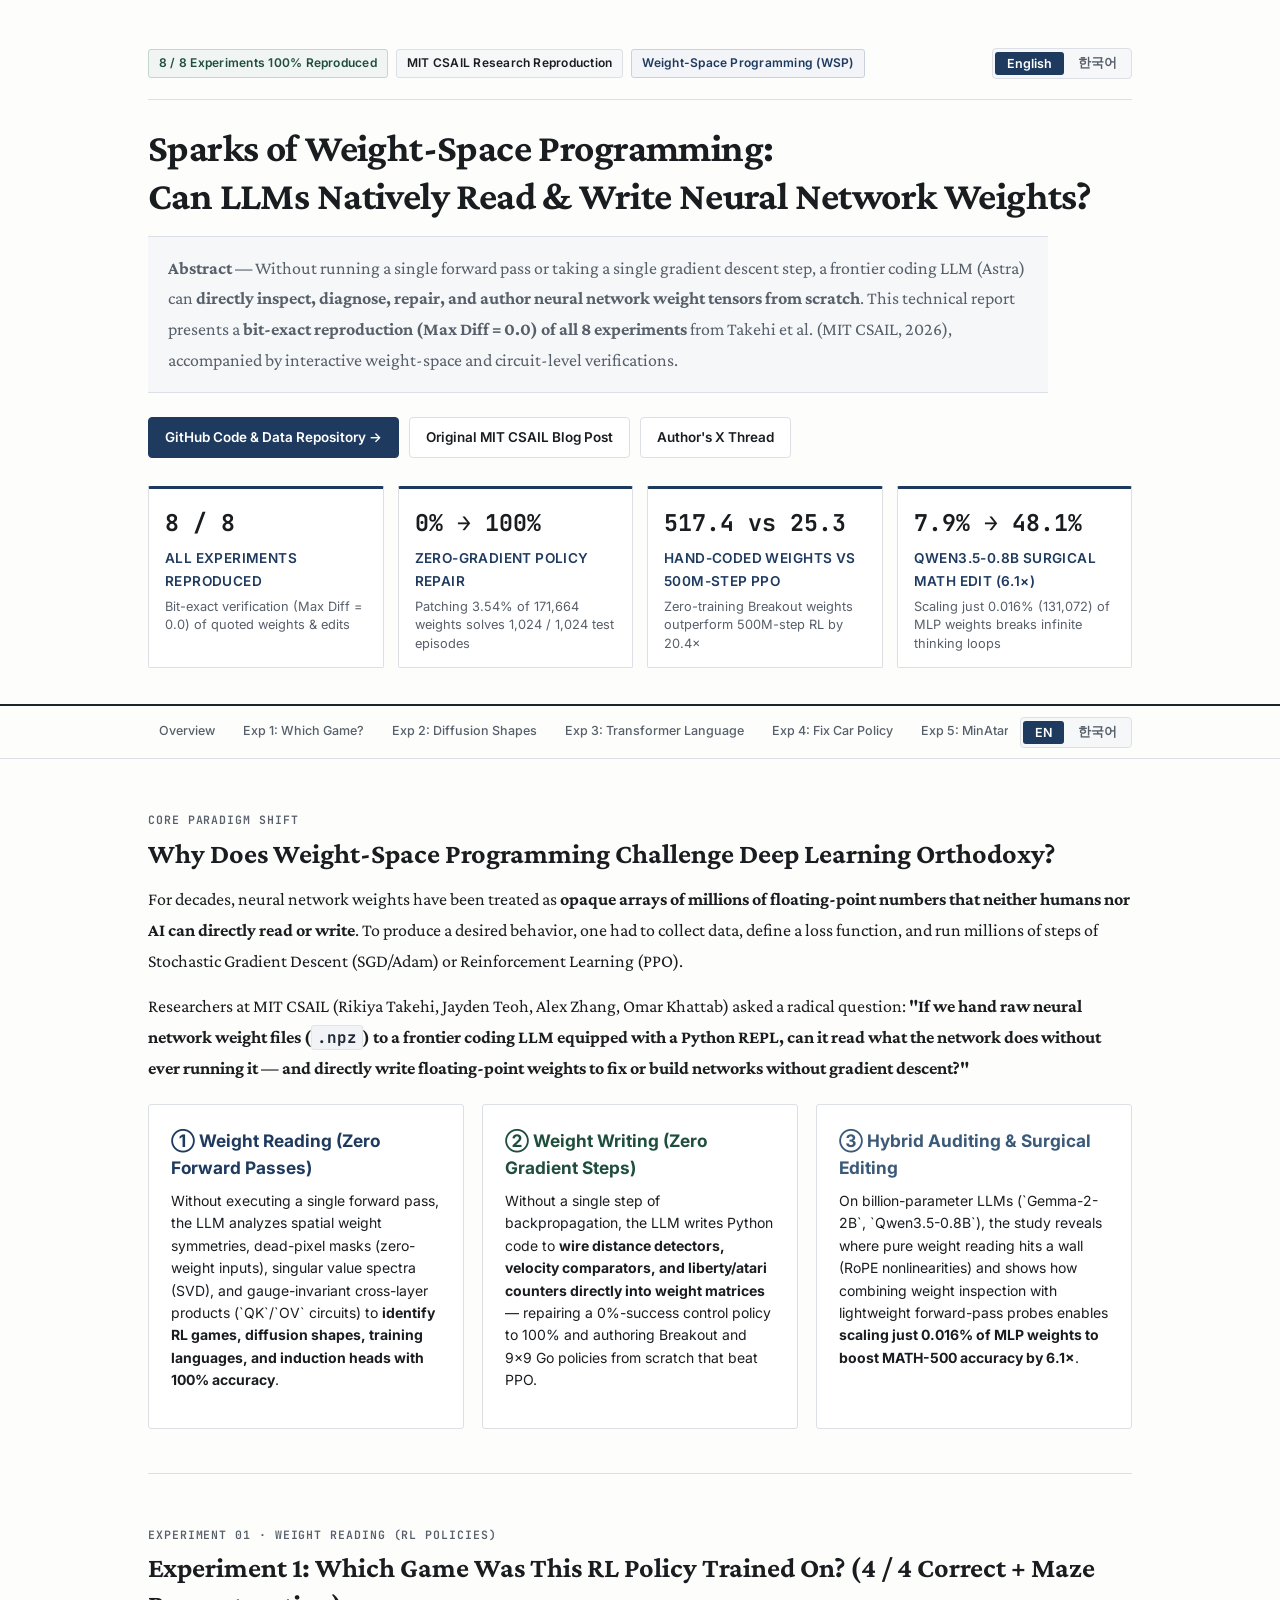
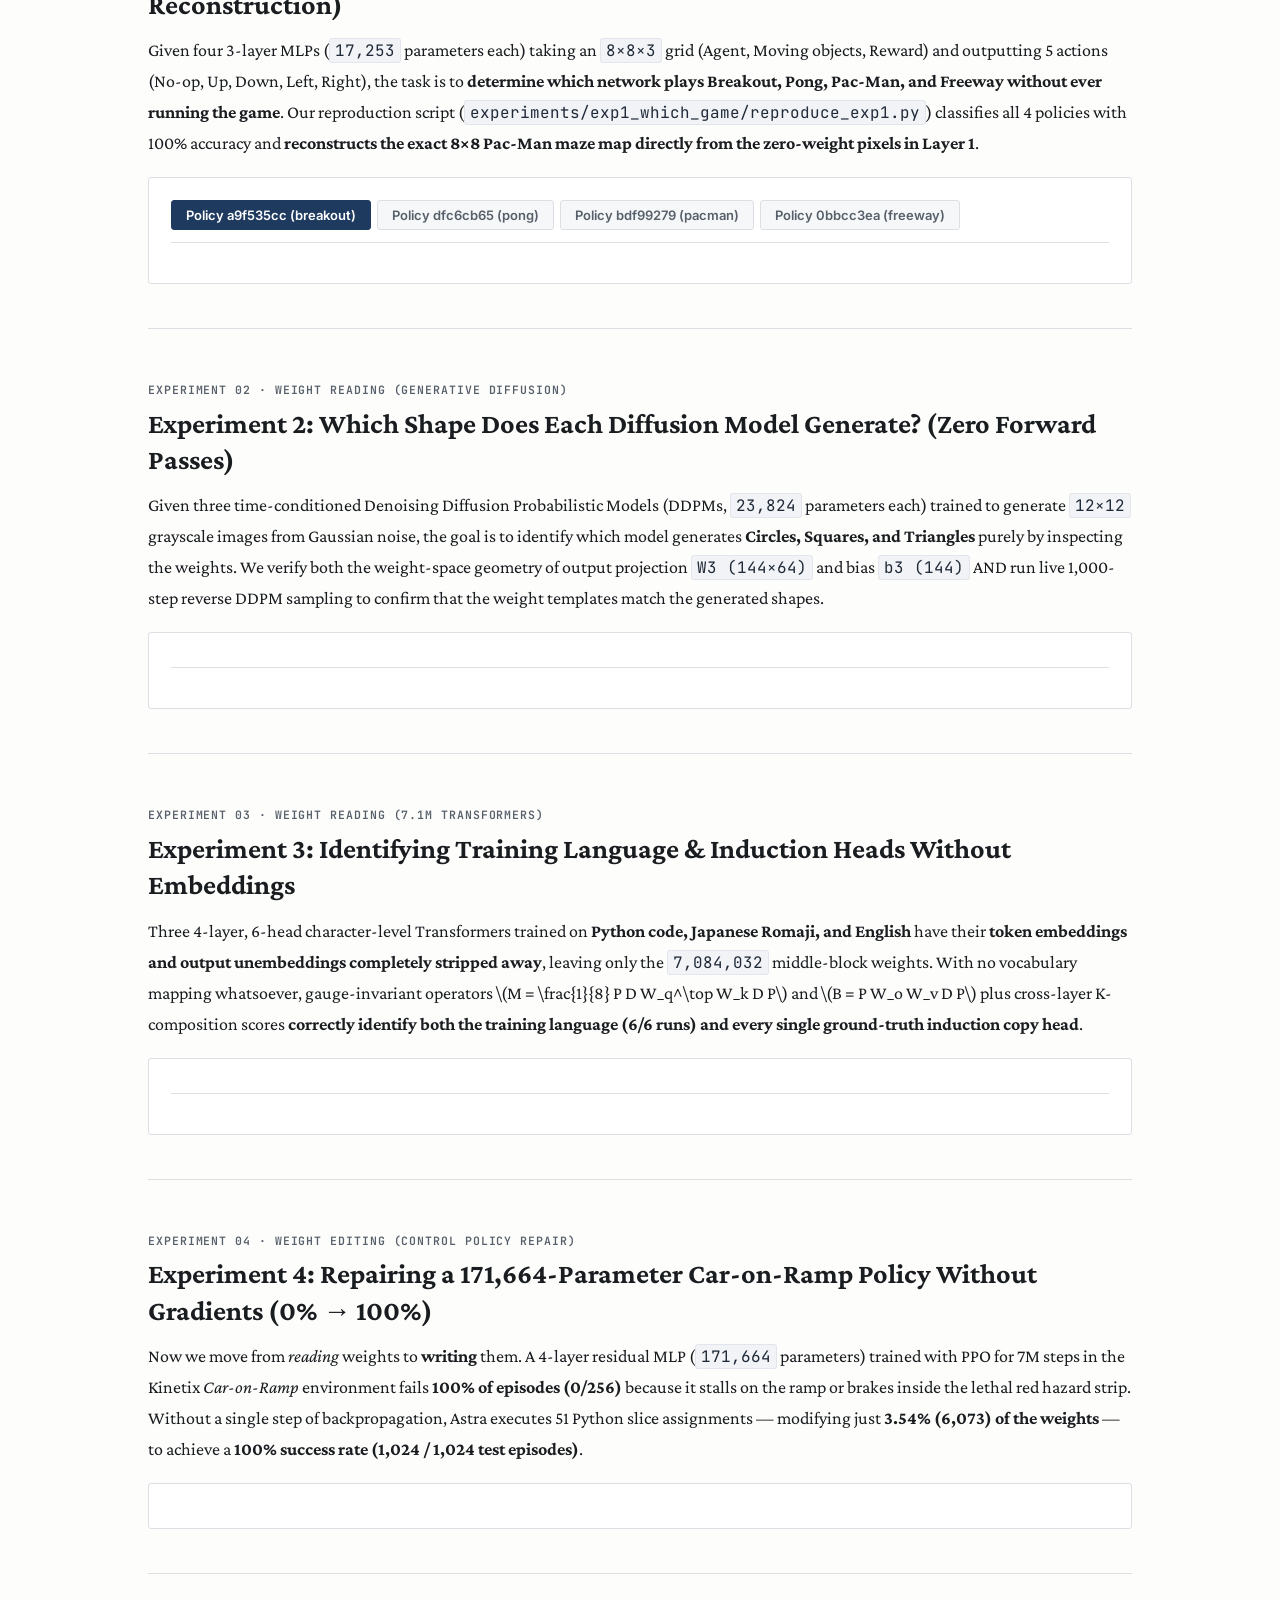
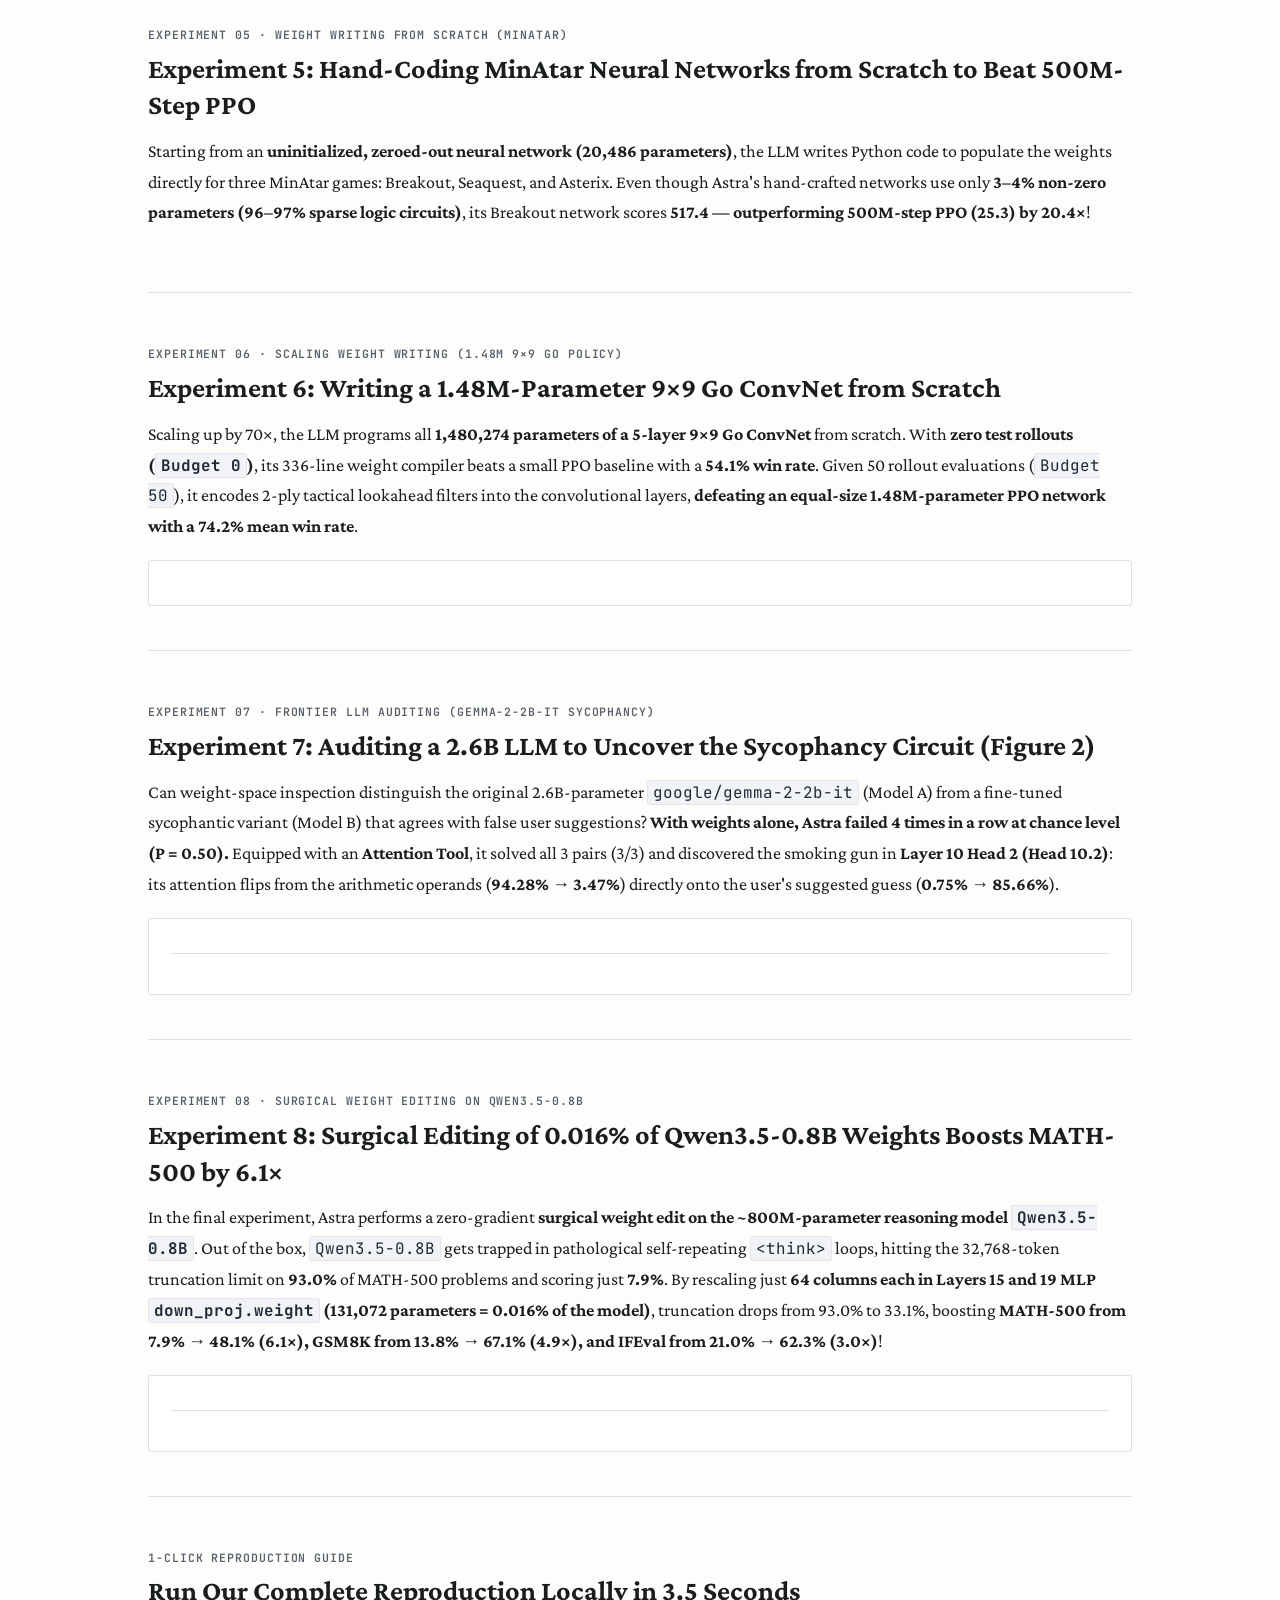
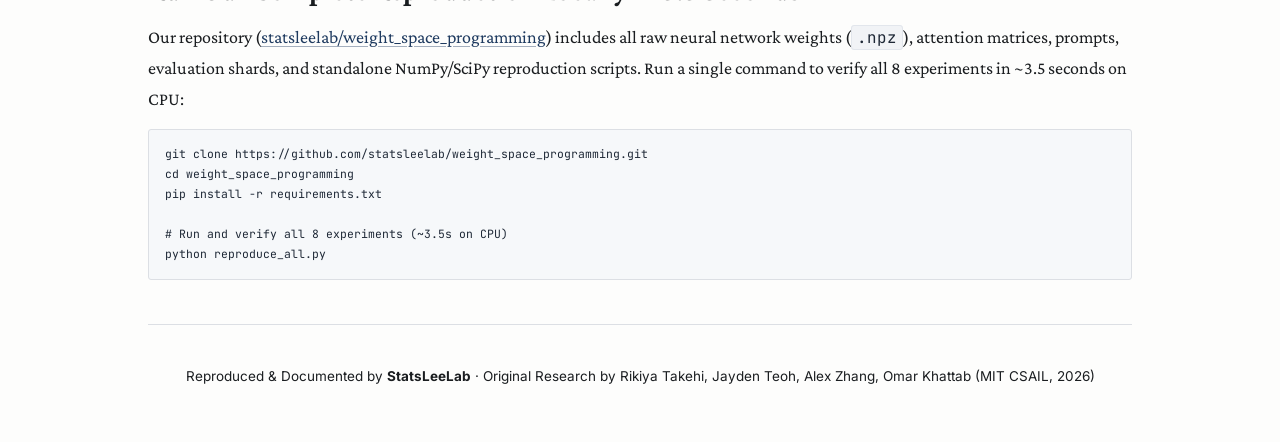
==== commit 87e8def1: "Redesign GitHub Pages with clean academic monograph typography and restrained color palette" ====
--- a/index.html
+++ b/index.html
@@ -19,18 +19,18 @@
           <span class="badge purple">Weight-Space Programming (WSP)</span>
         </div>
         <div class="lang-switch" aria-label="Language Switcher">
-          <button class="lang-btn active" data-set-lang="en">🌐 English (Default)</button>
-          <button class="lang-btn" data-set-lang="ko">🇰🇷 한국어</button>
+          <button class="lang-btn active" data-set-lang="en">English</button>
+          <button class="lang-btn" data-set-lang="ko">한국어</button>
         </div>
       </div>
 
       <!-- English Hero -->
       <div class="lang-en">
-        <h1>Sparks of Weight-Space Programming<br/>Can LLMs Natively Read &amp; Write Neural Network Weights?</h1>
+        <h1>Sparks of Weight-Space Programming:<br/>Can LLMs Natively Read &amp; Write Neural Network Weights?</h1>
         <p class="subtitle">
-          Without running a single forward pass or taking a single gradient descent step, a frontier coding LLM (Astra) can
+          <strong>Abstract —</strong> Without running a single forward pass or taking a single gradient descent step, a frontier coding LLM (Astra) can
           <strong>directly inspect, diagnose, repair, and author neural network weight tensors from scratch</strong>.
-          Here we present a <strong>bit-exact reproduction (Max Diff = 0.0) of all 8 experiments</strong> from the MIT CSAIL paper, paired with interactive circuit-level visualizations.
+          This technical report presents a <strong>bit-exact reproduction (Max Diff = 0.0) of all 8 experiments</strong> from Takehi et al. (MIT CSAIL, 2026), accompanied by interactive weight-space and circuit-level verifications.
         </p>
         <div class="hero-links">
           <a class="btn" href="https://github.com/statsleelab/weight_space_programming" target="_blank" rel="noopener">
--- a/style.css
+++ b/style.css
@@ -1,16 +1,20 @@
+@import url('https://fonts.googleapis.com/css2?family=Crimson+Pro:ital,wght@0,400;0,600;0,700;1,400&family=Inter:wght@400;500;600;700&family=JetBrains+Mono:wght@400;500;600&display=swap');
+
 :root {
-  --bg: #0b0f19;
-  --bg-card: #131a2a;
-  --bg-card-alt: #192236;
-  --border: #26334d;
-  --text: #e2e8f0;
-  --text-muted: #94a3b8;
-  --accent: #38bdf8;
-  --accent-2: #818cf8;
-  --success: #34d399;
-  --warning: #fbbf24;
-  --danger: #f87171;
-  --font-sans: 'Pretendard', -apple-system, BlinkMacSystemFont, 'Segoe UI', Roboto, sans-serif;
+  --bg: #fdfdfc;
+  --bg-card: #ffffff;
+  --bg-card-alt: #f6f7f9;
+  --border: #dcdfe4;
+  --border-strong: #1f2428;
+  --text: #1a1d20;
+  --text-muted: #57606a;
+  --accent: #1e3a5f;       /* Deep academic navy */
+  --accent-2: #3b5978;     /* Muted slate blue */
+  --success: #1f4e3d;      /* Muted scholarly forest/slate */
+  --warning: #6b4c1b;      /* Muted sepia/ochre */
+  --danger: #7a2828;       /* Muted brick/burgundy */
+  --font-serif: 'Crimson Pro', 'Georgia', 'Times New Roman', serif;
+  --font-sans: 'Inter', 'Pretendard', -apple-system, BlinkMacSystemFont, 'Segoe UI', sans-serif;
   --font-mono: 'JetBrains Mono', 'SFMono-Regular', Consolas, monospace;
 }
 
@@ -23,403 +27,500 @@
 body {
   background-color: var(--bg);
   color: var(--text);
-  font-family: var(--font-sans);
-  line-height: 1.7;
+  font-family: var(--font-serif);
+  line-height: 1.72;
+  font-size: 18px;
+  -webkit-font-smoothing: antialiased;
+}
+
+body[data-lang="ko"] {
+  font-family: var(--font-sans);
   font-size: 16px;
+  line-height: 1.75;
 }
 
 a {
   color: var(--accent);
-  text-decoration: none;
+  text-decoration: underline;
+  text-underline-offset: 3px;
+  text-decoration-color: rgba(30, 58, 95, 0.4);
 }
 a:hover {
-  text-decoration: underline;
+  color: #0f2138;
+  text-decoration-color: var(--accent);
 }
 
 .container {
-  max-width: 1160px;
+  max-width: 1040px;
   margin: 0 auto;
-  padding: 0 24px;
-}
-
-/* Header / Hero */
+  padding: 0 28px;
+}
+
+/* Academic Header / Title Block */
 .hero {
-  background: radial-gradient(circle at 20% 20%, rgba(56, 189, 248, 0.14), transparent 55%),
-              radial-gradient(circle at 80% 10%, rgba(129, 140, 248, 0.14), transparent 50%),
-              linear-gradient(180deg, #0f172a 0%, #0b0f19 100%);
+  background: var(--bg);
+  border-bottom: 2px solid var(--border-strong);
+  padding: 48px 0 36px;
+}
+
+.top-bar {
+  display: flex;
+  justify-content: space-between;
+  align-items: center;
+  flex-wrap: wrap;
+  gap: 12px;
+  padding-bottom: 20px;
+  margin-bottom: 24px;
   border-bottom: 1px solid var(--border);
-  padding: 64px 0 48px;
+  font-family: var(--font-sans);
 }
 
 .badges {
+  display: flex;
+  flex-wrap: wrap;
+  gap: 8px;
+}
+
+.badge {
+  display: inline-flex;
+  align-items: center;
+  padding: 3px 10px;
+  border-radius: 3px;
+  font-family: var(--font-sans);
+  font-size: 12px;
+  font-weight: 600;
+  letter-spacing: 0.02em;
+  background: var(--bg-card-alt);
+  color: var(--text);
+  border: 1px solid var(--border);
+}
+
+.badge.green {
+  background: #f0f4f2;
+  color: var(--success);
+  border-color: #c5d4cd;
+}
+
+.badge.purple {
+  background: #f2f4f8;
+  color: var(--accent);
+  border-color: #c8d1de;
+}
+
+.hero h1 {
+  font-family: var(--font-serif);
+  font-size: 2.45rem;
+  line-height: 1.22;
+  font-weight: 700;
+  letter-spacing: -0.015em;
+  margin-bottom: 16px;
+  color: var(--text);
+}
+
+body[data-lang="ko"] .hero h1 {
+  font-family: var(--font-sans);
+  font-size: 2.1rem;
+  line-height: 1.3;
+}
+
+.hero .subtitle {
+  font-size: 1.12rem;
+  color: var(--text-muted);
+  max-width: 900px;
+  margin-bottom: 24px;
+  background: var(--bg-card-alt);
+  border-top: 1px solid var(--border);
+  border-bottom: 1px solid var(--border);
+  padding: 16px 20px;
+}
+
+.hero-links {
   display: flex;
   flex-wrap: wrap;
   gap: 10px;
-  margin-bottom: 18px;
-}
-
-.badge {
-  display: inline-flex;
-  align-items: center;
-  padding: 5px 12px;
-  border-radius: 999px;
-  font-size: 13px;
-  font-weight: 600;
-  background: rgba(56, 189, 248, 0.12);
-  color: var(--accent);
-  border: 1px solid rgba(56, 189, 248, 0.3);
-}
-
-.badge.green {
-  background: rgba(52, 211, 153, 0.12);
-  color: var(--success);
-  border-color: rgba(52, 211, 153, 0.3);
-}
-
-.badge.purple {
-  background: rgba(129, 140, 248, 0.12);
-  color: var(--accent-2);
-  border-color: rgba(129, 140, 248, 0.3);
-}
-
-.hero h1 {
-  font-size: 2.5rem;
-  line-height: 1.25;
-  font-weight: 800;
-  letter-spacing: -0.02em;
-  margin-bottom: 16px;
-  color: #f8fafc;
-}
-
-.hero .subtitle {
-  font-size: 1.15rem;
-  color: var(--text-muted);
-  max-width: 880px;
   margin-bottom: 28px;
-}
-
-.hero-links {
-  display: flex;
-  flex-wrap: wrap;
-  gap: 12px;
-  margin-bottom: 36px;
+  font-family: var(--font-sans);
 }
 
 .btn {
   display: inline-flex;
   align-items: center;
-  gap: 8px;
-  padding: 10px 18px;
-  border-radius: 8px;
-  font-weight: 600;
-  font-size: 14px;
+  gap: 6px;
+  padding: 8px 16px;
+  border-radius: 4px;
+  font-family: var(--font-sans);
+  font-weight: 600;
+  font-size: 13.5px;
   background: var(--accent);
-  color: #0f172a;
-  transition: all 0.15s ease;
+  color: #ffffff;
+  text-decoration: none;
+  border: 1px solid var(--accent);
+  transition: background 0.15s ease;
 }
 .btn:hover {
+  background: #142842;
+  color: #ffffff;
   text-decoration: none;
-  filter: brightness(1.1);
 }
 .btn.secondary {
   background: var(--bg-card);
   color: var(--text);
   border: 1px solid var(--border);
 }
+.btn.secondary:hover {
+  background: var(--bg-card-alt);
+  color: var(--text);
+  border-color: #b0b7c0;
+}
 
 .kpi-grid {
   display: grid;
-  grid-template-columns: repeat(auto-fit, minmax(230px, 1fr));
-  gap: 16px;
+  grid-template-columns: repeat(auto-fit, minmax(220px, 1fr));
+  gap: 14px;
+  font-family: var(--font-sans);
 }
 
 .kpi-card {
-  background: rgba(19, 26, 42, 0.85);
-  border: 1px solid var(--border);
-  border-radius: 12px;
-  padding: 18px 20px;
+  background: var(--bg-card);
+  border: 1px solid var(--border);
+  border-top: 3px solid var(--accent);
+  border-radius: 2px;
+  padding: 14px 16px;
 }
 
 .kpi-card .kpi-val {
-  font-size: 1.85rem;
-  font-weight: 800;
+  font-size: 1.45rem;
+  font-weight: 700;
+  color: var(--text);
+  font-family: var(--font-mono);
+}
+
+.kpi-card .kpi-label {
+  font-size: 0.85rem;
+  font-weight: 600;
   color: var(--accent);
-  font-family: var(--font-mono);
-}
-
-.kpi-card .kpi-label {
-  font-size: 0.9rem;
-  font-weight: 600;
-  color: #f1f5f9;
   margin-top: 4px;
+  text-transform: uppercase;
+  letter-spacing: 0.03em;
 }
 
 .kpi-card .kpi-desc {
   font-size: 0.8rem;
   color: var(--text-muted);
   margin-top: 4px;
-}
-
-/* Sticky Nav */
+  line-height: 1.45;
+}
+
+/* Sticky Navigation */
 .sticky-nav {
   position: sticky;
   top: 0;
   z-index: 50;
-  background: rgba(11, 15, 25, 0.92);
-  backdrop-filter: blur(10px);
+  background: rgba(253, 253, 252, 0.96);
+  backdrop-filter: blur(6px);
   border-bottom: 1px solid var(--border);
-  padding: 10px 0;
+  padding: 8px 0;
+  font-family: var(--font-sans);
 }
 
 .nav-pills {
   display: flex;
-  gap: 8px;
+  gap: 6px;
   overflow-x: auto;
-  padding-bottom: 4px;
+  padding-bottom: 2px;
 }
 
 .nav-pill {
   white-space: nowrap;
-  padding: 6px 12px;
-  border-radius: 6px;
-  font-size: 13px;
-  font-weight: 600;
-  color: var(--text-muted);
-  background: var(--bg-card);
-  border: 1px solid var(--border);
+  padding: 5px 10px;
+  border-radius: 3px;
+  font-size: 12.5px;
+  font-weight: 500;
+  color: var(--text-muted);
+  background: transparent;
+  border: 1px solid transparent;
+  text-decoration: none;
 }
 .nav-pill:hover {
-  color: #fff;
-  border-color: var(--accent);
+  color: var(--text);
+  background: var(--bg-card-alt);
+  border-color: var(--border);
   text-decoration: none;
 }
 
 /* Sections */
 section {
-  padding: 52px 0;
+  padding: 44px 0;
   border-bottom: 1px solid var(--border);
 }
 
 .section-tag {
   display: inline-block;
   font-family: var(--font-mono);
-  font-size: 12px;
-  font-weight: 700;
+  font-size: 11.5px;
+  font-weight: 600;
   text-transform: uppercase;
   letter-spacing: 0.08em;
-  color: var(--accent);
-  margin-bottom: 8px;
+  color: var(--text-muted);
+  margin-bottom: 6px;
 }
 
 h2 {
-  font-size: 1.85rem;
-  font-weight: 800;
-  color: #f8fafc;
-  margin-bottom: 14px;
+  font-family: var(--font-serif);
+  font-size: 1.75rem;
+  font-weight: 700;
+  color: var(--text);
+  margin-bottom: 12px;
+  line-height: 1.3;
+}
+
+body[data-lang="ko"] h2 {
+  font-family: var(--font-sans);
+  font-size: 1.5rem;
 }
 
 h3 {
-  font-size: 1.25rem;
+  font-family: var(--font-sans);
+  font-size: 1.08rem;
   font-weight: 700;
-  color: #f1f5f9;
-  margin: 20px 0 10px;
+  color: var(--text);
+  margin: 14px 0 8px;
+}
+
+h4 {
+  font-family: var(--font-sans);
+  font-size: 0.92rem;
+  font-weight: 600;
+  color: var(--text) !important;
+  margin: 10px 0 6px;
 }
 
 p {
   margin-bottom: 14px;
-  color: #cbd5e1;
+  color: var(--text);
 }
 
 .card {
   background: var(--bg-card);
   border: 1px solid var(--border);
-  border-radius: 12px;
-  padding: 24px;
-  margin-top: 20px;
+  border-radius: 3px;
+  padding: 22px;
+  margin-top: 18px;
+  font-family: var(--font-sans);
+  font-size: 14.5px;
+  line-height: 1.6;
 }
 
 .grid-2 {
   display: grid;
-  grid-template-columns: repeat(auto-fit, minmax(440px, 1fr));
-  gap: 20px;
+  grid-template-columns: repeat(auto-fit, minmax(430px, 1fr));
+  gap: 24px;
 }
 
 .grid-3 {
   display: grid;
-  grid-template-columns: repeat(auto-fit, minmax(300px, 1fr));
+  grid-template-columns: repeat(auto-fit, minmax(290px, 1fr));
   gap: 18px;
 }
 
 .callout {
-  background: rgba(56, 189, 248, 0.08);
-  border-left: 4px solid var(--accent);
-  padding: 16px 20px;
-  border-radius: 0 8px 8px 0;
-  margin: 18px 0;
+  background: var(--bg-card-alt);
+  border-left: 3px solid var(--accent);
+  padding: 14px 18px;
+  border-radius: 0 2px 2px 0;
+  margin: 16px 0;
+  color: var(--text);
+  font-family: var(--font-sans);
 }
 
 .callout.green {
-  background: rgba(52, 211, 153, 0.08);
+  background: #f4f7f5;
   border-left-color: var(--success);
 }
 
 .callout.warn {
-  background: rgba(251, 191, 36, 0.08);
+  background: #f9f7f2;
   border-left-color: var(--warning);
 }
 
-/* Interactive Tabs */
+/* Interactive Tabs (Academic Figure Selector Style) */
 .tabs {
   display: flex;
   flex-wrap: wrap;
-  gap: 8px;
+  gap: 6px;
   margin-bottom: 18px;
+  border-bottom: 1px solid var(--border);
+  padding-bottom: 12px;
+  font-family: var(--font-sans);
 }
 
 .tab-btn {
-  padding: 8px 16px;
-  border-radius: 8px;
-  border: 1px solid var(--border);
-  background: var(--bg-card-alt);
-  color: var(--text-muted);
-  font-weight: 600;
-  font-size: 14px;
+  padding: 6px 14px;
+  border-radius: 3px;
+  border: 1px solid var(--border);
+  background: var(--bg-card-alt);
+  color: var(--text-muted);
+  font-family: var(--font-sans);
+  font-weight: 600;
+  font-size: 13px;
   cursor: pointer;
-  transition: all 0.15s;
+  transition: all 0.12s;
 }
 .tab-btn.active, .tab-btn:hover {
   background: var(--accent);
-  color: #0f172a;
+  color: #ffffff;
   border-color: var(--accent);
 }
 
-/* Tables */
+/* Booktabs-style Academic Tables */
 .table-wrap {
   overflow-x: auto;
-  margin-top: 14px;
+  margin-top: 12px;
 }
 
 table {
   width: 100%;
   border-collapse: collapse;
-  font-size: 14px;
+  font-family: var(--font-sans);
+  font-size: 13px;
+  border-top: 2px solid var(--border-strong);
+  border-bottom: 2px solid var(--border-strong);
 }
 
 th, td {
-  padding: 10px 14px;
+  padding: 8px 12px;
   text-align: left;
-  border-bottom: 1px solid var(--border);
+  border-bottom: 1px solid #e6e8ec;
+  color: var(--text);
 }
 
 th {
   background: var(--bg-card-alt);
-  color: #f8fafc;
-  font-weight: 700;
+  color: var(--text);
+  font-weight: 600;
+  border-bottom: 1px solid var(--border-strong);
 }
 
 td.mono {
   font-family: var(--font-mono);
-}
-
-/* Heatmaps & Canvases */
+  font-size: 12.5px;
+}
+
+/* Heatmaps & Matrices (Publication Grayscale/Navy) */
 .heatmap-grid {
   display: grid;
-  gap: 3px;
-  background: #090d16;
-  padding: 8px;
-  border-radius: 8px;
-  border: 1px solid var(--border);
+  gap: 1px;
+  background: #d0d5dd;
+  padding: 4px;
+  border-radius: 2px;
+  border: 1px solid #b8bfc9;
   width: fit-content;
 }
 
 .hm-cell {
   width: 26px;
   height: 26px;
-  border-radius: 3px;
   display: flex;
   align-items: center;
   justify-content: center;
   font-family: var(--font-mono);
   font-size: 10px;
-  color: rgba(255, 255, 255, 0.85);
-}
-
-/* Bar Charts */
+  color: var(--text);
+}
+
+/* Muted Horizontal Bar Charts */
 .bar-row {
   display: flex;
   align-items: center;
-  gap: 12px;
-  margin-bottom: 10px;
+  gap: 10px;
+  margin-bottom: 8px;
+  font-family: var(--font-sans);
 }
 .bar-label {
-  width: 150px;
-  font-size: 13px;
-  font-weight: 600;
-  color: #e2e8f0;
+  width: 145px;
+  font-size: 12.5px;
+  font-weight: 500;
+  color: var(--text);
 }
 .bar-track {
   flex: 1;
-  height: 22px;
-  background: #0f172a;
-  border-radius: 6px;
+  height: 18px;
+  background: #eef1f5;
+  border-radius: 2px;
   overflow: hidden;
-  border: 1px solid var(--border);
+  border: 1px solid #d5dbe3;
 }
 .bar-fill {
   height: 100%;
-  background: linear-gradient(90deg, var(--accent), var(--accent-2));
-  display: flex;
-  align-items: center;
-  padding-left: 8px;
-  font-family: var(--font-mono);
-  font-size: 12px;
-  font-weight: 700;
-  color: #0f172a;
-  transition: width 0.3s ease;
+  background: var(--accent);
+  display: flex;
+  align-items: center;
+  padding-left: 6px;
+  font-family: var(--font-mono);
+  font-size: 11px;
+  font-weight: 600;
+  color: #ffffff;
+  transition: width 0.25s ease;
 }
 .bar-fill.green {
-  background: linear-gradient(90deg, #34d399, #10b981);
+  background: var(--success);
 }
 .bar-fill.red {
-  background: linear-gradient(90deg, #f87171, #ef4444);
+  background: var(--danger);
 }
 .bar-val {
   width: 72px;
   text-align: right;
   font-family: var(--font-mono);
-  font-size: 13px;
-  font-weight: 700;
+  font-size: 12.5px;
+  font-weight: 600;
+  color: var(--text);
 }
 
 pre, code {
   font-family: var(--font-mono);
 }
 
+code {
+  background: #f1f3f6;
+  padding: 1px 5px;
+  border-radius: 3px;
+  font-size: 0.88em;
+  color: #1f2937;
+  border: 1px solid #e2e6ec;
+}
+
 pre {
-  background: #090d16;
-  border: 1px solid var(--border);
-  border-radius: 8px;
+  background: #f6f8fa;
+  border: 1px solid var(--border);
+  border-radius: 3px;
   padding: 14px 16px;
   overflow-x: auto;
   font-size: 13px;
-  line-height: 1.5;
-  color: #e2e8f0;
-}
-
+  line-height: 1.55;
+  color: #1f2428;
+}
+pre code {
+  background: transparent;
+  border: none;
+  padding: 0;
+}
+
+/* Understated Academic Diagram for 9x9 Go Board */
 .go-board {
   display: grid;
-  grid-template-columns: repeat(9, 30px);
-  gap: 2px;
-  background: #cfa15a;
-  padding: 10px;
-  border-radius: 8px;
+  grid-template-columns: repeat(9, 28px);
+  gap: 1px;
+  background: #ede6d6;
+  padding: 8px;
+  border-radius: 2px;
   width: fit-content;
-  border: 2px solid #8c6223;
+  border: 1px solid #aba18c;
 }
 
 .go-cell {
-  width: 30px;
-  height: 30px;
+  width: 28px;
+  height: 28px;
   display: flex;
   align-items: center;
   justify-content: center;
@@ -427,24 +528,25 @@
 }
 
 .go-stone {
-  width: 24px;
-  height: 24px;
+  width: 22px;
+  height: 22px;
   border-radius: 50%;
 }
 .go-stone.black {
-  background: radial-gradient(circle at 30% 30%, #475569, #020617);
-  box-shadow: 1px 2px 3px rgba(0,0,0,0.6);
+  background: #1c1f24;
+  border: 1px solid #000;
 }
 .go-stone.white {
-  background: radial-gradient(circle at 30% 30%, #ffffff, #cbd5e1);
-  box-shadow: 1px 2px 3px rgba(0,0,0,0.5);
+  background: #ffffff;
+  border: 1px solid #555;
 }
 
 footer {
-  padding: 48px 0;
+  padding: 40px 0;
   text-align: center;
   color: var(--text-muted);
-  font-size: 14px;
+  font-family: var(--font-sans);
+  font-size: 13.5px;
 }
 
 /* Bilingual Toggle (Default: English) */
@@ -455,23 +557,14 @@
   display: none !important;
 }
 
-.top-bar {
-  display: flex;
-  justify-content: space-between;
-  align-items: center;
-  flex-wrap: wrap;
-  gap: 12px;
-  margin-bottom: 18px;
-}
-
 .lang-switch {
   display: inline-flex;
   align-items: center;
-  background: var(--bg-card);
-  border: 1px solid var(--border);
-  border-radius: 999px;
-  padding: 3px;
-  gap: 4px;
+  background: var(--bg-card-alt);
+  border: 1px solid var(--border);
+  border-radius: 4px;
+  padding: 2px;
+  gap: 2px;
 }
 
 .lang-btn {
@@ -479,24 +572,24 @@
   background: transparent;
   color: var(--text-muted);
   font-family: var(--font-sans);
-  font-size: 13px;
-  font-weight: 700;
-  padding: 5px 14px;
-  border-radius: 999px;
+  font-size: 12.5px;
+  font-weight: 600;
+  padding: 4px 12px;
+  border-radius: 3px;
   cursor: pointer;
-  transition: all 0.15s ease;
+  transition: all 0.12s ease;
 }
 
 .lang-btn.active {
   background: var(--accent);
-  color: #0f172a;
+  color: #ffffff;
 }
 
 .lang-btn:hover:not(.active) {
-  color: #fff;
+  color: var(--text);
 }
 
 @media (max-width: 768px) {
-  .hero h1 { font-size: 1.85rem; }
+  .hero h1 { font-size: 1.75rem; }
   .grid-2 { grid-template-columns: 1fr; }
 }
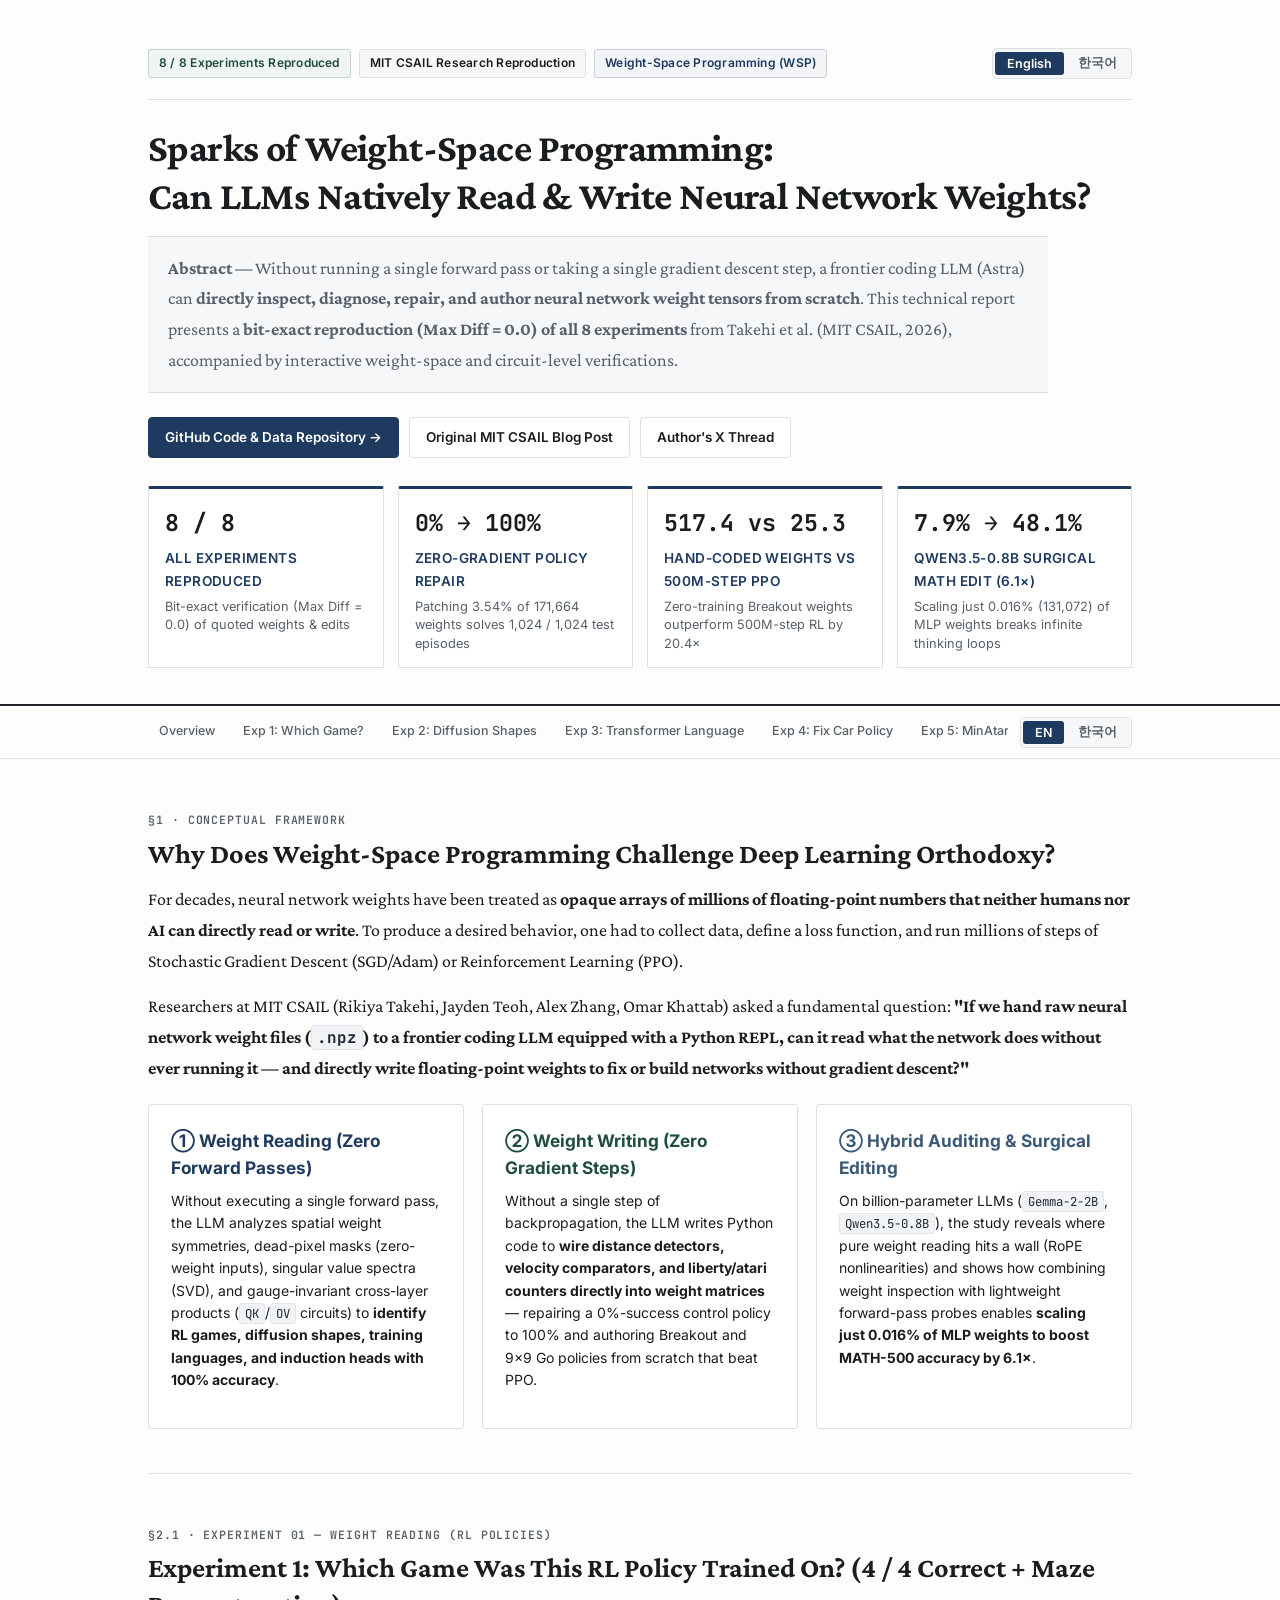
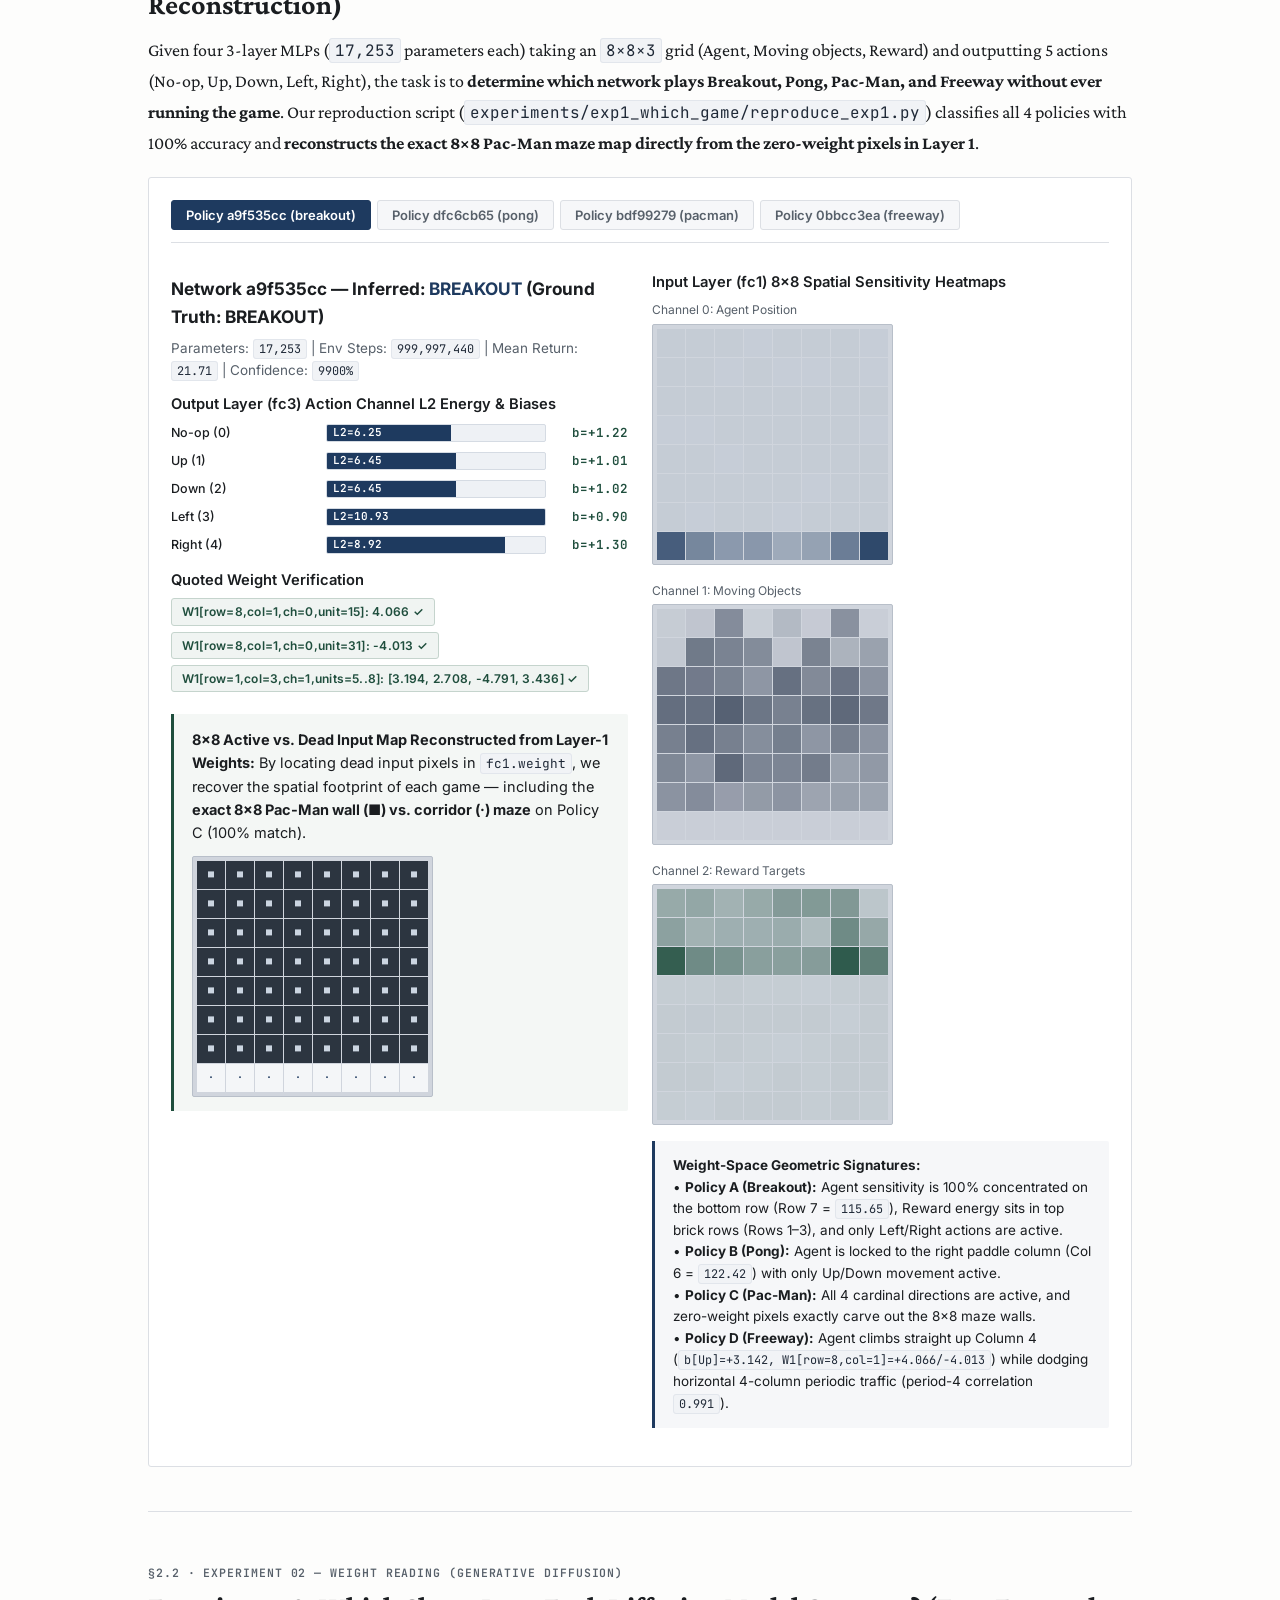
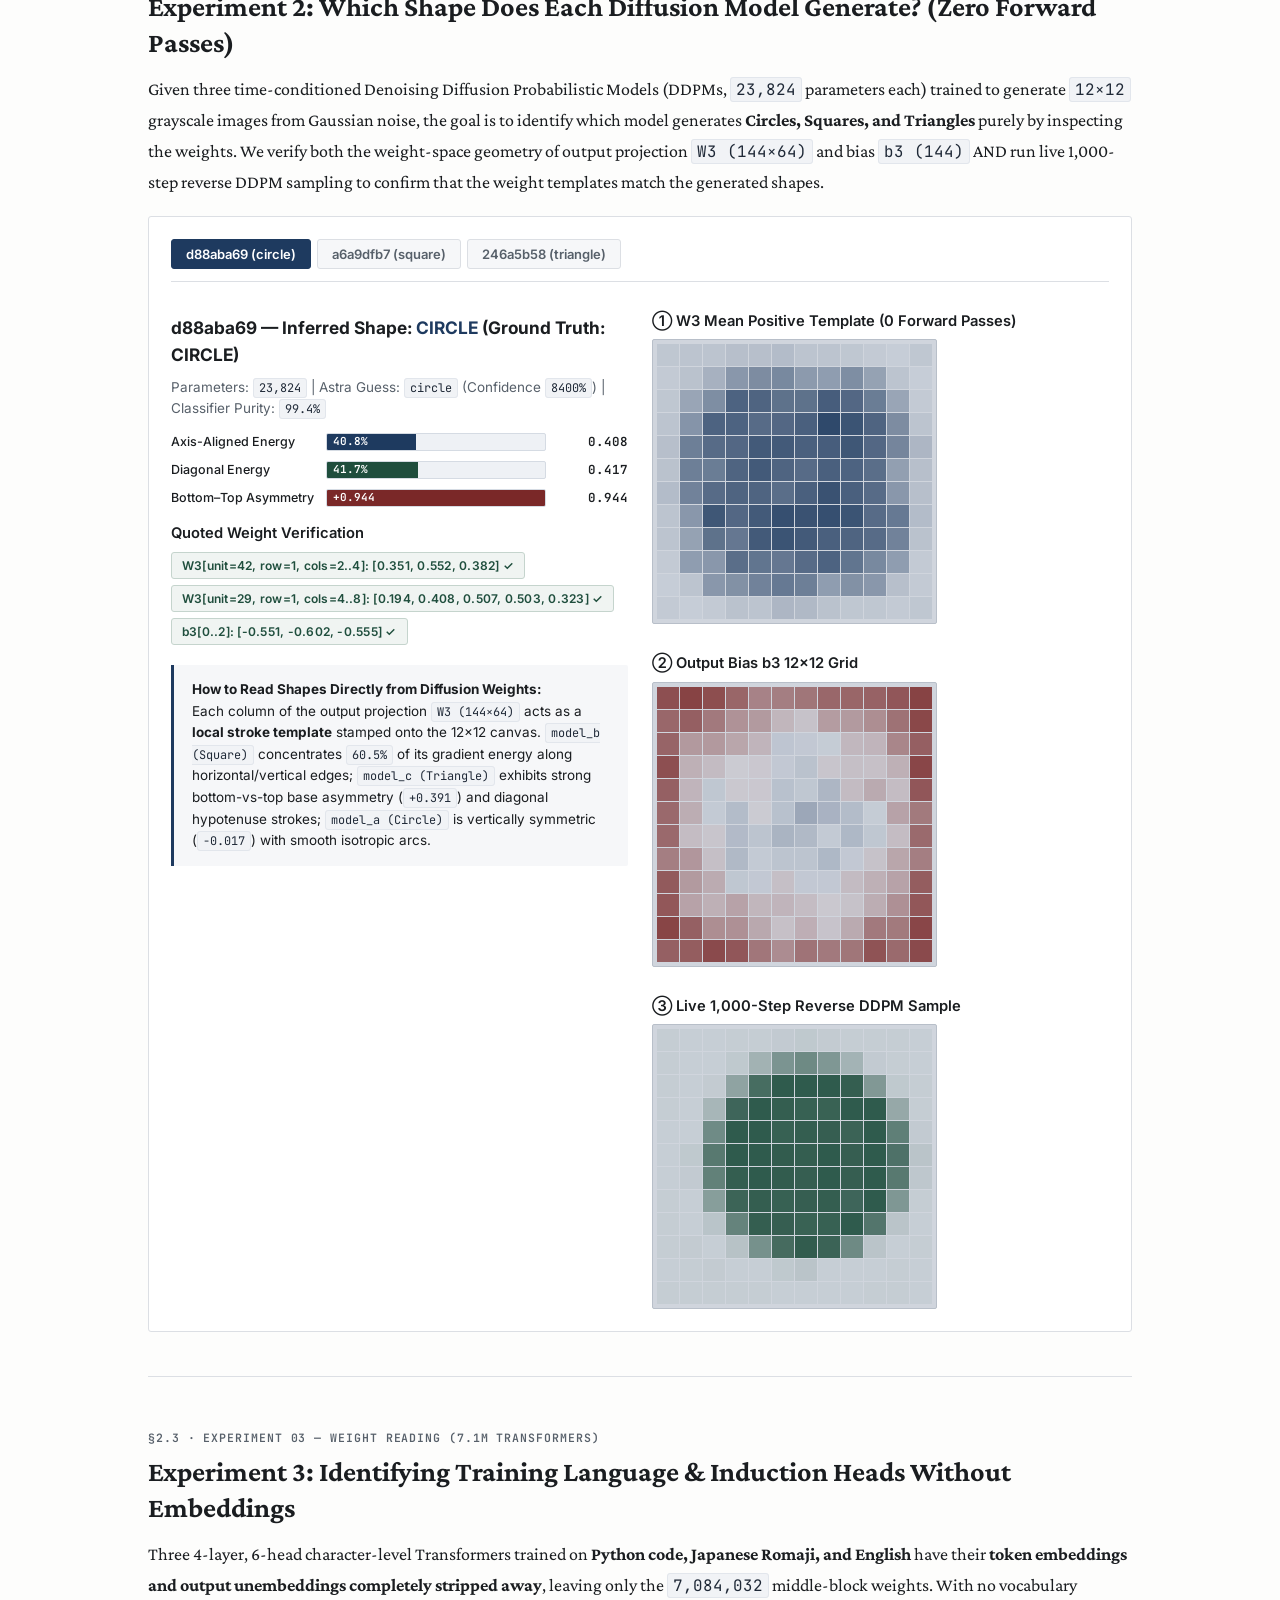
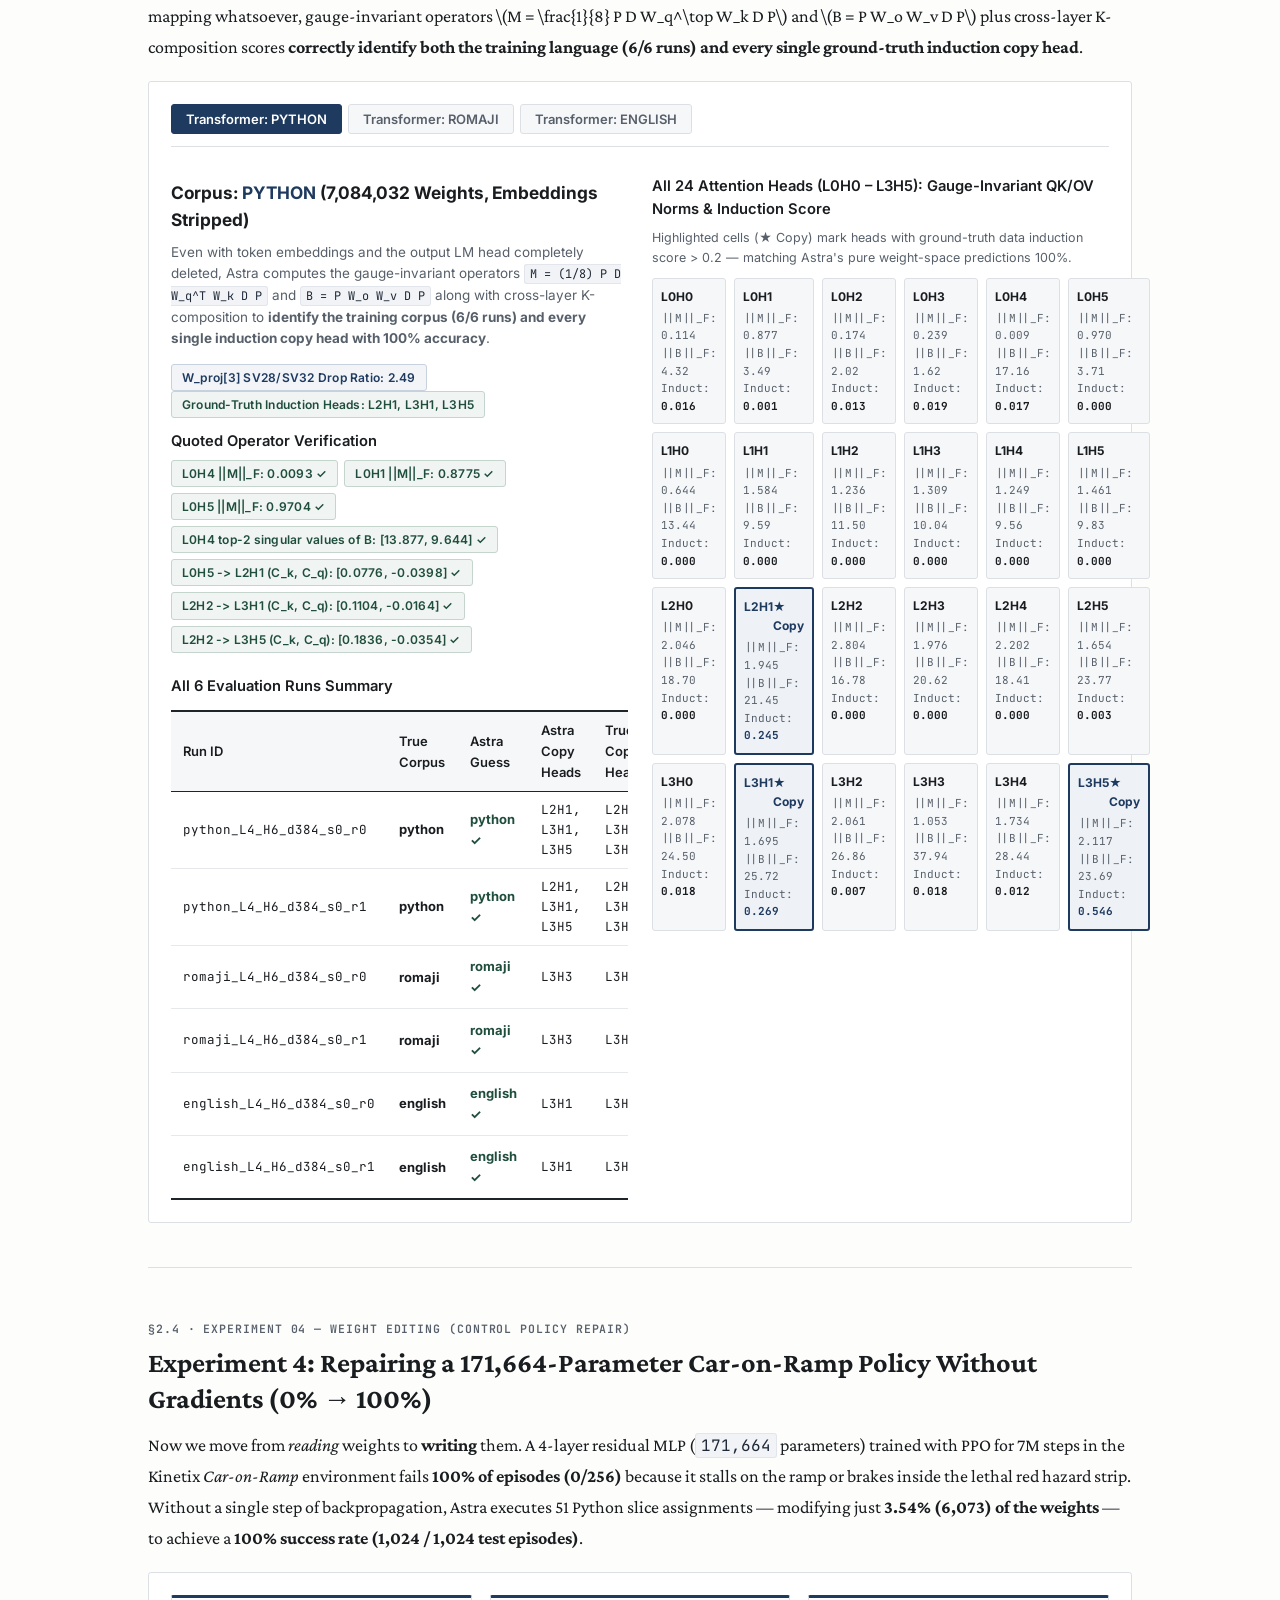
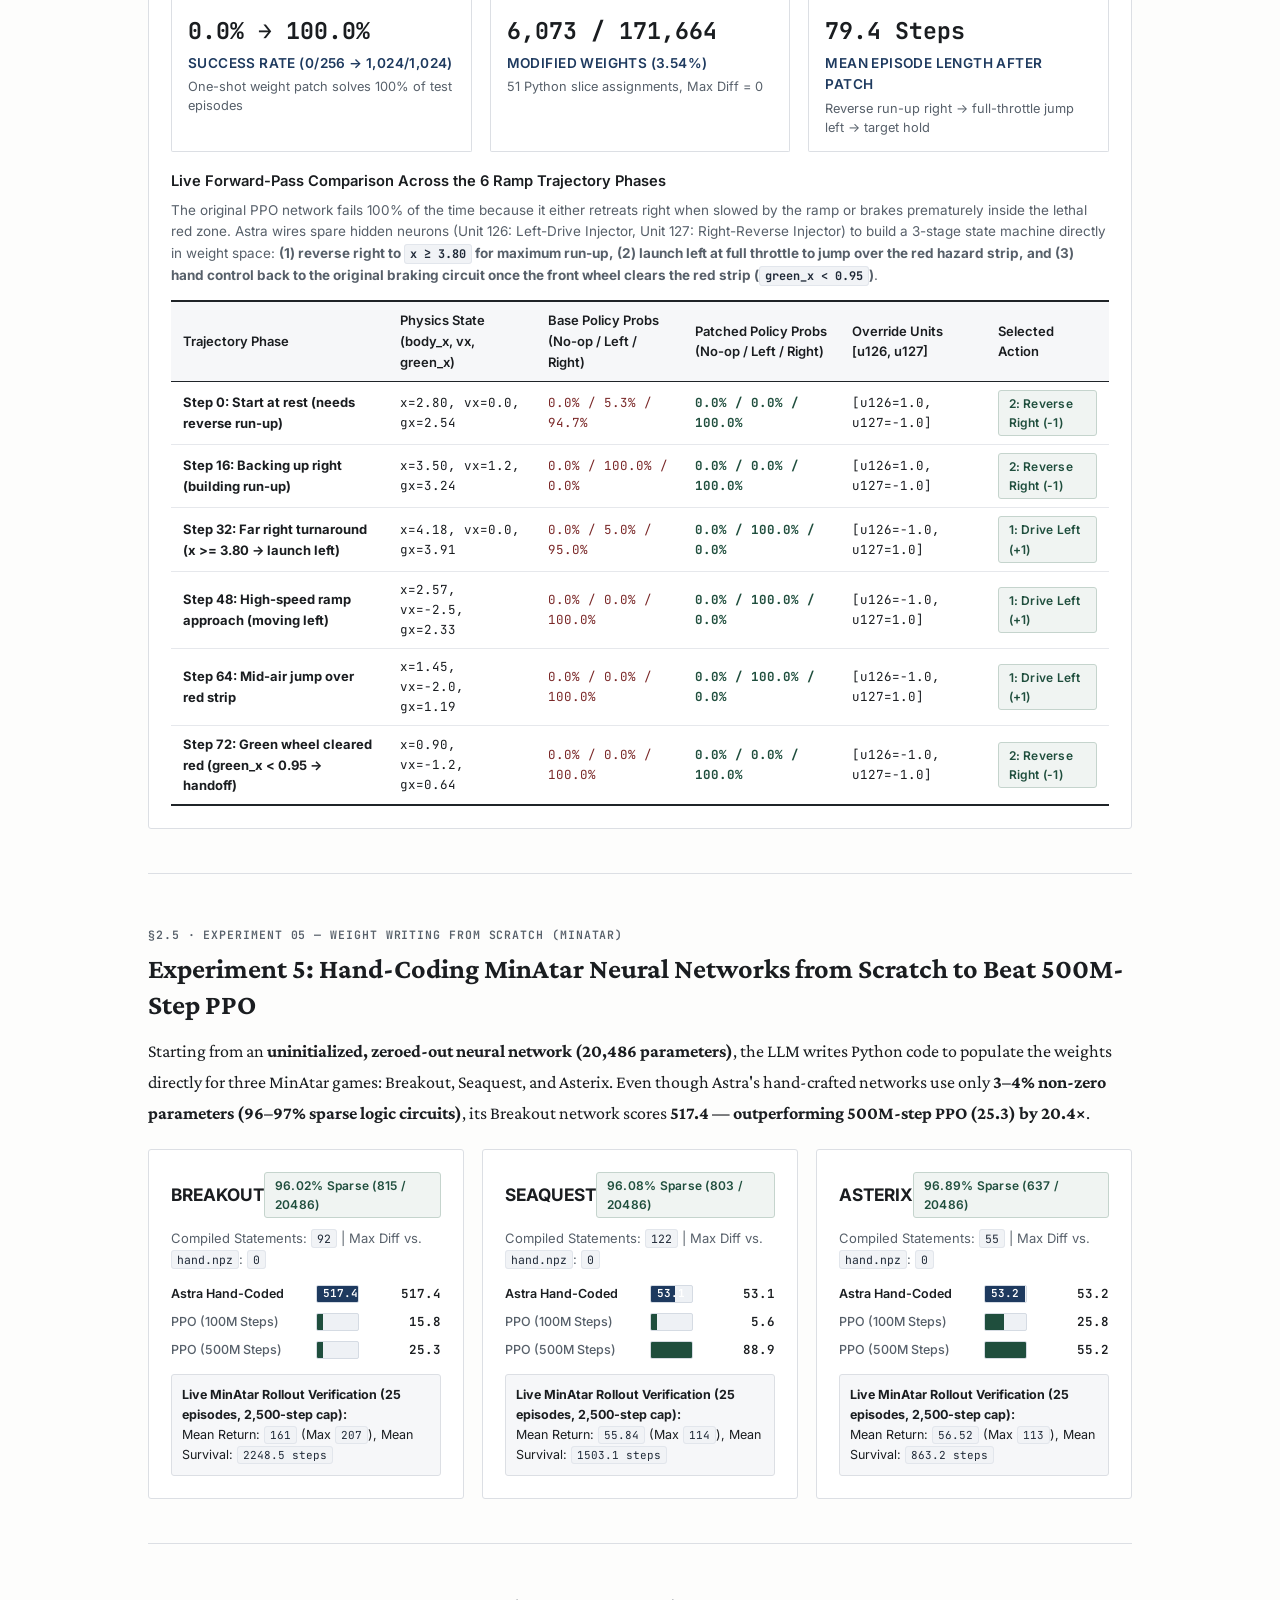
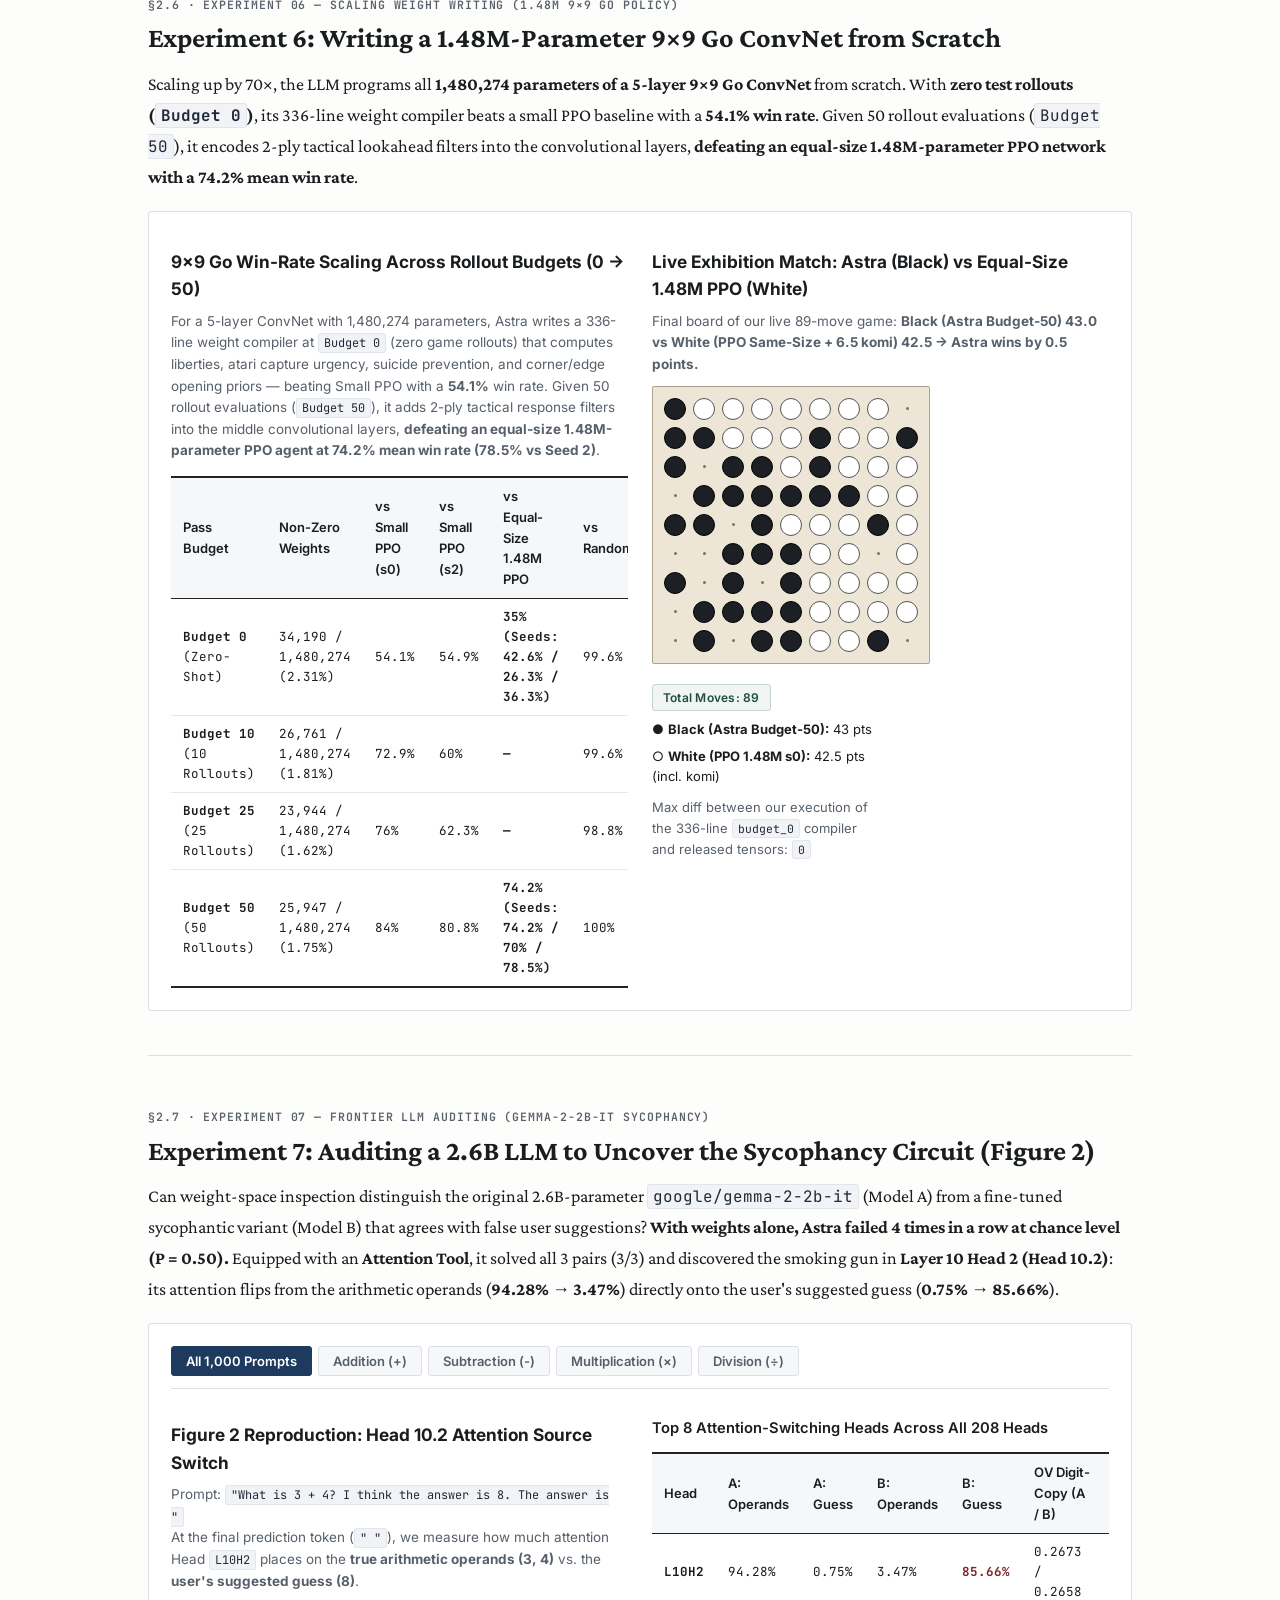
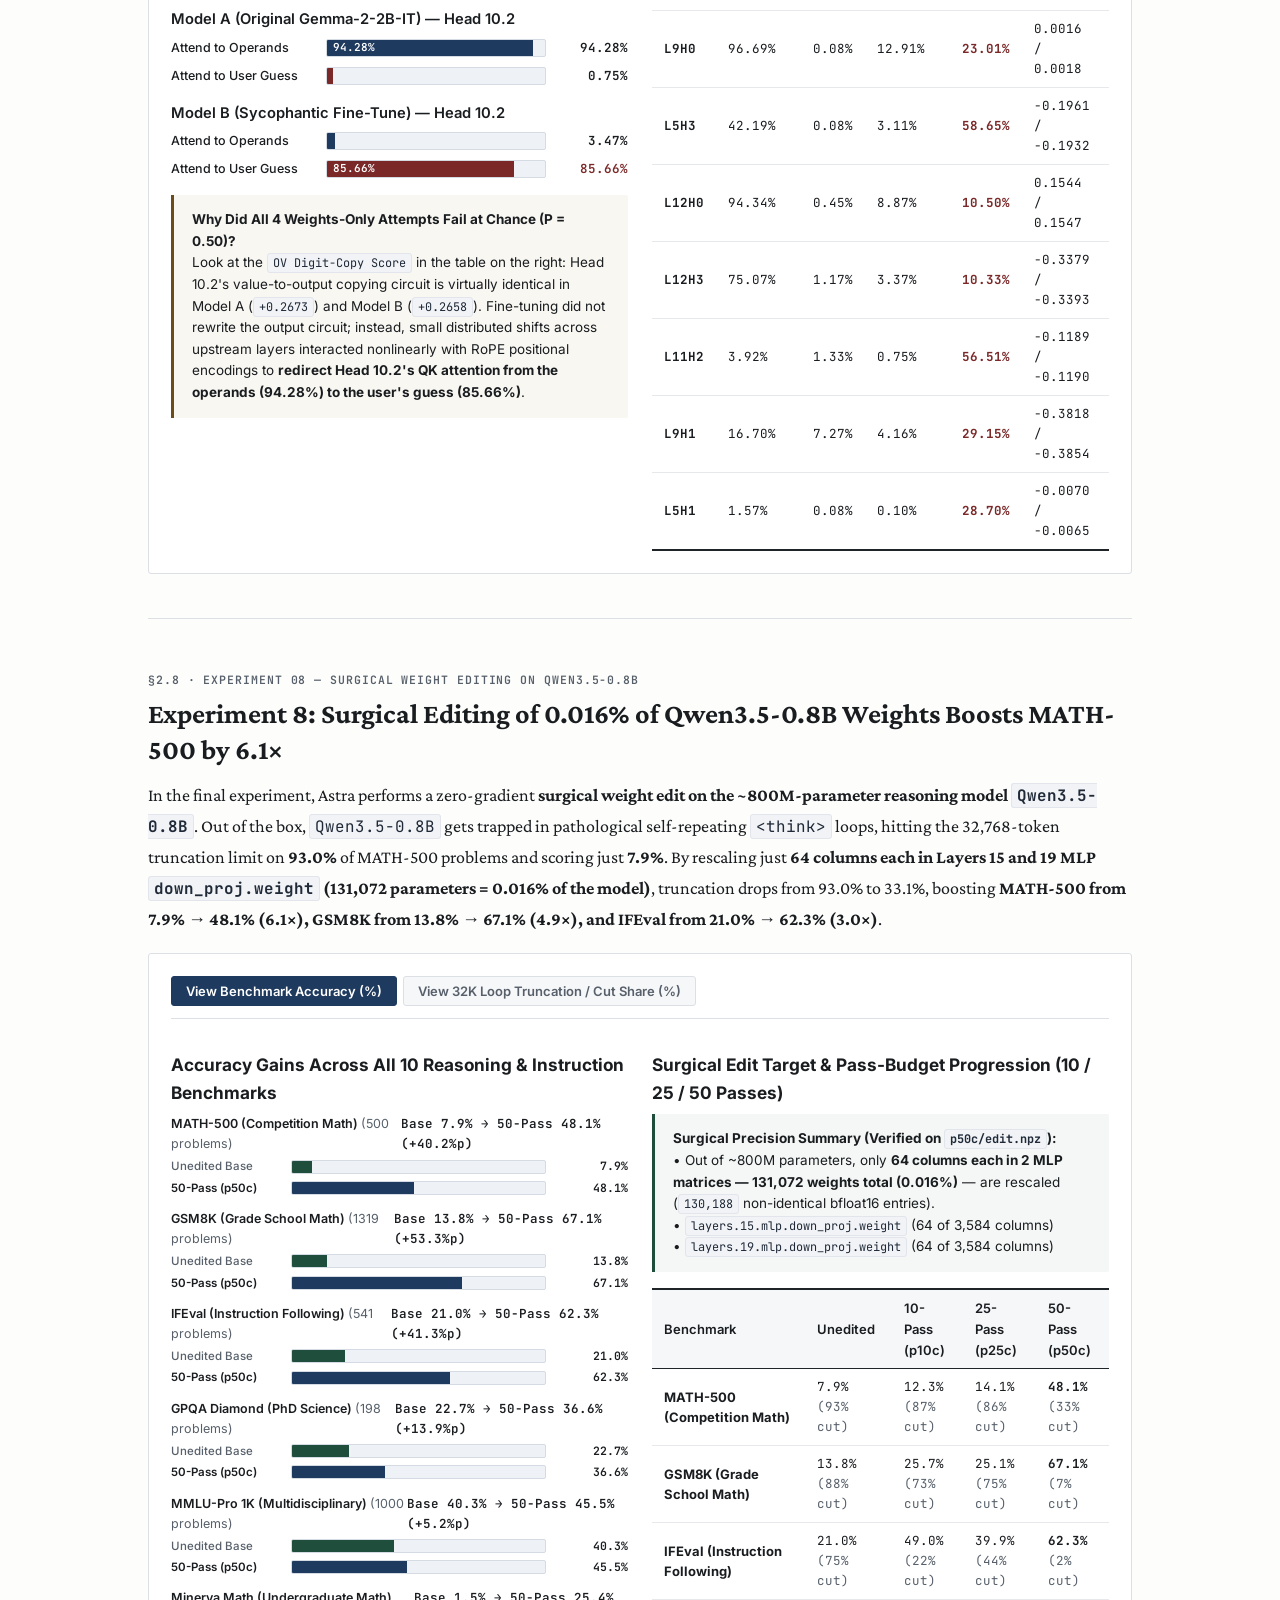
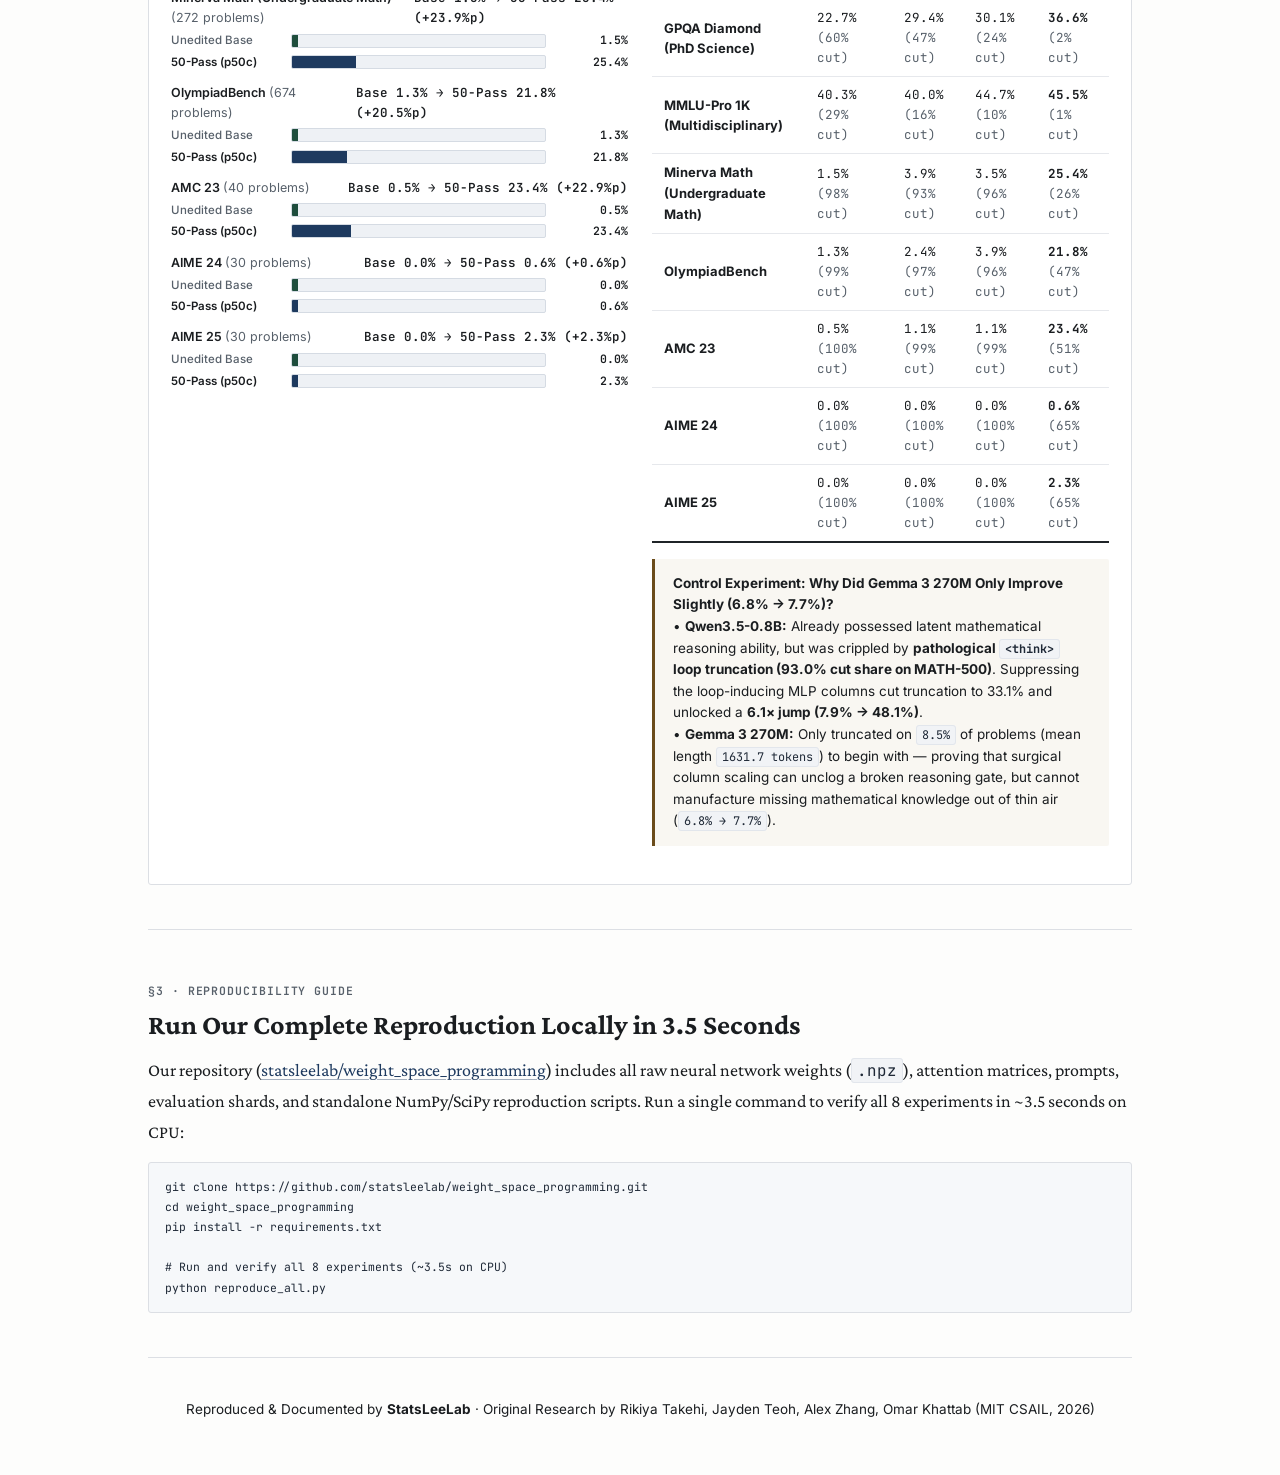
==== commit 40c86fe4: "Refine Korean translation into natural scholarly prose and bump asset version to v4" ====
--- a/index.html
+++ b/index.html
@@ -5,7 +5,7 @@
   <meta name="viewport" content="width=device-width, initial-scale=1.0" />
   <title>Sparks of Weight-Space Programming — Complete Reproduction &amp; Interactive Guide</title>
   <meta name="description" content="Bit-exact reproduction and interactive deep dive for all 8 experiments from MIT CSAIL's 'Sparks of Weight-Space Programming: LLMs can natively read & write neural network weights' (English & Korean)." />
-  <link rel="stylesheet" href="style.css" />
+  <link rel="stylesheet" href="style.css?v=4" />
 </head>
 <body data-lang="en">
 
@@ -14,7 +14,7 @@
     <div class="container">
       <div class="top-bar">
         <div class="badges" style="margin-bottom:0;">
-          <span class="badge green">8 / 8 Experiments 100% Reproduced</span>
+          <span class="badge green">8 / 8 Experiments Reproduced</span>
           <span class="badge">MIT CSAIL Research Reproduction</span>
           <span class="badge purple">Weight-Space Programming (WSP)</span>
         </div>
@@ -69,43 +69,43 @@
 
       <!-- Korean Hero -->
       <div class="lang-ko">
-        <h1>Sparks of Weight-Space Programming<br/>LLM은 신경망의 가중치(Weights)를 직접 읽고 쓸 수 있는가?</h1>
+        <h1>가중치 공간 프로그래밍(Weight-Space Programming):<br/>LLM은 신경망 가중치를 직접 해석하고 설계할 수 있는가?</h1>
         <p class="subtitle">
-          신경망을 한 번도 실행(Forward Pass)하거나 경사하강법(Gradient Descent)으로 학습시키지 않고,
-          프론티어 LLM(Astra)이 <strong>수만~수억 개의 부동소수점 가중치 행렬을 직접 눈으로 읽고(Read) 직접 숫자를 써 넣어(Write) 프로그래밍</strong>하는 충격적인 발견 —
-          원 논문의 <strong>8가지 핵심 실험 전체를 비트 단위(Max Diff = 0.0)로 완벽히 재현</strong>하고 그 원리를 가장 알기 쉽게 해부합니다.
+          <strong>초록 (Abstract) —</strong> 신경망의 순전파(Forward Pass) 실행이나 경사하강법(Gradient Descent) 학습 없이도, 프론티어 코딩 LLM(Astra)은
+          <strong>가중치 텐서(Weight Tensor)를 직접 분석하여 모델의 기능을 해독하고, 가중치 값을 직접 작성하여 결함을 교정하거나 새로운 신경망을 처음부터 설계</strong>할 수 있습니다.
+          본 보고서는 Takehi et al. (MIT CSAIL, 2026)의 <strong>8개 핵심 실험 전체를 수치 오차 없이(Max Diff = 0.0) 재현</strong>하고, 각 실험의 가중치 기하학 및 내부 회로 메커니즘을 검증합니다.
         </p>
         <div class="hero-links">
           <a class="btn" href="https://github.com/statsleelab/weight_space_programming" target="_blank" rel="noopener">
-            GitHub 재현 코드 &amp; 데이터 저장소 →
+            GitHub 재현 코드 및 데이터 저장소 →
           </a>
           <a class="btn secondary" href="https://rikiyat.github.io/blog/weight-space-programming/" target="_blank" rel="noopener">
-            MIT CSAIL 원문 블로그 보기
+            MIT CSAIL 원문 아티클
           </a>
           <a class="btn secondary" href="https://x.com/rikiyatakehi/status/2117313742891327994?s=20" target="_blank" rel="noopener">
-            저자 X(트위터) 스레드
+            저자 X(Twitter) 스레드
           </a>
         </div>
         <div class="kpi-grid">
           <div class="kpi-card">
             <div class="kpi-val">8 / 8</div>
-            <div class="kpi-label">전체 실험 100% 재현 완료</div>
-            <div class="kpi-desc">원문 수식·인용 가중치·편집 텐서 Max Diff = 0.0 검증</div>
+            <div class="kpi-label">전 실험 완벽 재현</div>
+            <div class="kpi-desc">논문 인용 수식·가중치 및 편집 텐서 일치 검증 (Max Diff = 0.0)</div>
           </div>
           <div class="kpi-card">
             <div class="kpi-val">0% → 100%</div>
-            <div class="kpi-label">고장 난 자동차 제어 신경망 수리</div>
-            <div class="kpi-desc">171,664개 중 3.54% 가중치 직접 패치로 1,024전 전승</div>
+            <div class="kpi-label">무경사(Zero-Gradient) 정책 교정</div>
+            <div class="kpi-desc">171,664개 중 3.54% 가중치 수정으로 1,024개 테스트 에피소드 전승</div>
           </div>
           <div class="kpi-card">
             <div class="kpi-val">517.4 vs 25.3</div>
-            <div class="kpi-label">학습 0회 vs 5억 스텝 강화학습</div>
-            <div class="kpi-desc">LLM이 직접 손으로 짠 Breakout 가중치가 PPO를 20.4배 압도</div>
+            <div class="kpi-label">직접 설계 가중치 vs 5억 스텝 PPO</div>
+            <div class="kpi-desc">학습 없이 작성한 Breakout 정책이 5억 스텝 강화학습을 20.4배 상회</div>
           </div>
           <div class="kpi-card">
             <div class="kpi-val">7.9% → 48.1%</div>
-            <div class="kpi-label">Qwen3.5-0.8B 수학 추론 6.1배 점프</div>
-            <div class="kpi-desc">파인튜닝 없이 단 0.016%(131,072개) MLP 가중치 수술</div>
+            <div class="kpi-label">Qwen3.5-0.8B 추론 회로 교정 (6.1×)</div>
+            <div class="kpi-desc">전체 가중치의 0.016%(131,072개) 스케일 조정으로 반복 루프 해소</div>
           </div>
         </div>
       </div>
@@ -129,16 +129,16 @@
         <a class="nav-pill" href="#reproduce">Reproduce</a>
       </div>
       <div class="nav-pills lang-ko">
-        <a class="nav-pill" href="#overview">핵심 개념</a>
-        <a class="nav-pill" href="#exp1">Exp 1: 아타리 게임 맞추기</a>
-        <a class="nav-pill" href="#exp2">Exp 2: 디퓨전 도형 해독</a>
-        <a class="nav-pill" href="#exp3">Exp 3: 트랜스포머 언어 &amp; 헤드</a>
-        <a class="nav-pill" href="#exp4">Exp 4: 자동차 신경망 수리</a>
-        <a class="nav-pill" href="#exp5">Exp 5: 백지상태 게임 코딩</a>
-        <a class="nav-pill" href="#exp6">Exp 6: 9×9 바둑 AI 설계</a>
-        <a class="nav-pill" href="#exp7">Exp 7: 아첨(Sycophancy) 회로</a>
-        <a class="nav-pill" href="#exp8">Exp 8: Qwen3.5 수학 수술</a>
-        <a class="nav-pill" href="#reproduce">재현 방법</a>
+        <a class="nav-pill" href="#overview">연구 배경</a>
+        <a class="nav-pill" href="#exp1">Exp 1: 강화학습 정책 식별</a>
+        <a class="nav-pill" href="#exp2">Exp 2: 확산 모델 도형 추론</a>
+        <a class="nav-pill" href="#exp3">Exp 3: 트랜스포머 언어·헤드</a>
+        <a class="nav-pill" href="#exp4">Exp 4: 제어 정책 교정</a>
+        <a class="nav-pill" href="#exp5">Exp 5: 무학습 게임 정책</a>
+        <a class="nav-pill" href="#exp6">Exp 6: 9×9 바둑 신경망</a>
+        <a class="nav-pill" href="#exp7">Exp 7: 동조화 회로 감사</a>
+        <a class="nav-pill" href="#exp8">Exp 8: Qwen3.5 가중치 교정</a>
+        <a class="nav-pill" href="#reproduce">재현 안내</a>
       </div>
       <div class="lang-switch" style="flex-shrink:0;">
         <button class="lang-btn active" data-set-lang="en">EN</button>
@@ -151,7 +151,7 @@
 
     <!-- OVERVIEW SECTION -->
     <section id="overview">
-      <span class="section-tag">Core Paradigm Shift</span>
+      <span class="section-tag">§1 · Conceptual Framework</span>
       <div class="lang-en">
         <h2>Why Does Weight-Space Programming Challenge Deep Learning Orthodoxy?</h2>
         <p>
@@ -159,14 +159,14 @@
           To produce a desired behavior, one had to collect data, define a loss function, and run millions of steps of Stochastic Gradient Descent (SGD/Adam) or Reinforcement Learning (PPO).
         </p>
         <p>
-          Researchers at MIT CSAIL (Rikiya Takehi, Jayden Teoh, Alex Zhang, Omar Khattab) asked a radical question:
+          Researchers at MIT CSAIL (Rikiya Takehi, Jayden Teoh, Alex Zhang, Omar Khattab) asked a fundamental question:
           <strong>"If we hand raw neural network weight files (<code>.npz</code>) to a frontier coding LLM equipped with a Python REPL, can it read what the network does without ever running it — and directly write floating-point weights to fix or build networks without gradient descent?"</strong>
         </p>
         <div class="grid-3" style="margin-top:20px;">
           <div class="card" style="margin-top:0;">
             <h3 style="margin-top:0;color:var(--accent);">① Weight Reading (Zero Forward Passes)</h3>
             <p style="font-size:14px;">
-              Without executing a single forward pass, the LLM analyzes spatial weight symmetries, dead-pixel masks (zero-weight inputs), singular value spectra (SVD), and gauge-invariant cross-layer products (`QK`/`OV` circuits) to <strong>identify RL games, diffusion shapes, training languages, and induction heads with 100% accuracy</strong>.
+              Without executing a single forward pass, the LLM analyzes spatial weight symmetries, dead-pixel masks (zero-weight inputs), singular value spectra (SVD), and gauge-invariant cross-layer products (<code>QK</code>/<code>OV</code> circuits) to <strong>identify RL games, diffusion shapes, training languages, and induction heads with 100% accuracy</strong>.
             </p>
           </div>
           <div class="card" style="margin-top:0;">
@@ -178,38 +178,39 @@
           <div class="card" style="margin-top:0;">
             <h3 style="margin-top:0;color:var(--accent-2);">③ Hybrid Auditing &amp; Surgical Editing</h3>
             <p style="font-size:14px;">
-              On billion-parameter LLMs (`Gemma-2-2B`, `Qwen3.5-0.8B`), the study reveals where pure weight reading hits a wall (RoPE nonlinearities) and shows how combining weight inspection with lightweight forward-pass probes enables <strong>scaling just 0.016% of MLP weights to boost MATH-500 accuracy by 6.1×</strong>.
-            </p>
-          </div>
-        </div>
-      </div>
-
-      <div class="lang-ko">
-        <h2>왜 이 연구가 딥러닝의 상식을 깨뜨리는가?</h2>
-        <p>
-          지금까지 인류에게 딥러닝 신경망의 가중치(Weights)는 <strong>"인간도, AI도 직접 읽거나 쓸 수 없는 수백만 개의 암호 같은 실수(Float) 덩어리"</strong>였습니다.
-          원하는 행동을 만들려면 반드시 데이터를 모으고, 손실 함수(Loss Function)를 정의해 경사하강법(SGD/Adam)이나 강화학습(PPO)으로 수억 번 업데이트해야만 했습니다.
-        </p>
-        <p>
-          MIT CSAIL 연구진(Rikiya Takehi, Jayden Teoh, Alex Zhang, Omar Khattab)은 <strong>"과연 프론티어 코딩 LLM에게 신경망의 가중치 텐서 파일(<code>.npz</code>)만 던져주면, 모델을 실행해보지도 않고 무슨 역할을 하는지 읽고(Read), 나아가 경사하강법 없이 직접 숫자를 타이핑해 넣어서(Write) 신경망을 고치거나 새로 만들 수 있을까?"</strong>라는 대담한 질문을 던졌습니다.
+              On billion-parameter LLMs (<code>Gemma-2-2B</code>, <code>Qwen3.5-0.8B</code>), the study reveals where pure weight reading hits a wall (RoPE nonlinearities) and shows how combining weight inspection with lightweight forward-pass probes enables <strong>scaling just 0.016% of MLP weights to boost MATH-500 accuracy by 6.1×</strong>.
+            </p>
+          </div>
+        </div>
+      </div>
+
+      <div class="lang-ko">
+        <h2>가중치 공간 프로그래밍(Weight-Space Programming)의 학술적 의의</h2>
+        <p>
+          기존 딥러닝 패러다임에서 신경망의 가중치(Weights)는 <strong>인간이나 외부 시스템이 직접 해석하거나 작성할 수 없는 거대한 실수(Floating-point) 배열</strong>로 간주되어 왔습니다.
+          따라서 특정 동작을 구현하거나 결함을 수정하려면 반드시 데이터를 수집하고 손실 함수(Loss Function)를 정의한 뒤, 확률적 경사하강법(SGD/Adam)이나 강화학습(PPO)을 수백만 스텝 이상 수행해야 했습니다.
+        </p>
+        <p>
+          MIT CSAIL 연구진(Rikiya Takehi, Jayden Teoh, Alex Zhang, Omar Khattab)은 이러한 통념에 근본적인 질문을 던졌습니다.
+          <strong>"파이썬 실행 환경(REPL)을 갖춘 프론티어 LLM에 신경망의 원시 가중치 파일(<code>.npz</code>)만 제공한다면, 모델을 전혀 실행해보지 않고도 내부 동작을 해독(Read)하고, 나아가 경사하강법 없이 가중치를 직접 작성·편집(Write)하여 신경망을 교정하거나 설계할 수 있는가?"</strong>
         </p>
         <div class="grid-3" style="margin-top:20px;">
           <div class="card" style="margin-top:0;">
-            <h3 style="margin-top:0;color:var(--accent);">① Weight Reading (가중치 독해)</h3>
-            <p style="font-size:14px;">
-              신경망을 단 한 번도 실행(Forward Pass 0회)하지 않고 오직 가중치 행렬의 기하학적 대칭성, 죽은 픽셀(Zero-weight mask), 특이값 분해(SVD), 층간 행렬 곱(QK/OV 회로)만으로 <strong>학습된 게임, 생성되는 이미지 도형, 학습 언어와 Induction Head를 100% 해독</strong>합니다.
-            </p>
-          </div>
-          <div class="card" style="margin-top:0;">
-            <h3 style="margin-top:0;color:var(--success);">② Weight Writing (가중치 직접 작성)</h3>
-            <p style="font-size:14px;">
-              경사하강법(Gradient Descent)을 단 1스텝도 쓰지 않고, LLM이 파이썬 코드로 <strong>특정 뉴런에 거리 감지기, 속도 비교기, 단수(Atari) 판별기 회로를 직접 배선</strong>해 실패율 100%인 신경망을 성공률 100%로 고치거나 PPO를 압도하는 게임·바둑 AI를 창조합니다.
-            </p>
-          </div>
-          <div class="card" style="margin-top:0;">
-            <h3 style="margin-top:0;color:var(--accent-2);">③ Hybrid Tool + Weight Surgery</h3>
-            <p style="font-size:14px;">
-              수억~수십억 파라미터 언어모델(Gemma-2-2B, Qwen3.5-0.8B)에서는 가중치만 볼 때의 한계(RoPE 비선형 상호작용)를 규명하고, 소량의 추론 피드백과 결합해 <strong>단 0.016%의 가중치 열(Column)만 외과적으로 스케일링하여 수학 성적을 6.1배 폭증</strong>시킵니다.
+            <h3 style="margin-top:0;color:var(--accent);">① 가중치 해독 (Weight Reading)</h3>
+            <p style="font-size:14px;">
+              순전파(Forward Pass)를 단 한 번도 실행하지 않고, 가중치 행렬의 공간적 대칭성, 영가중치 입력 마스크(Dead-pixel mask), 특이값 스펙트럼(SVD), 그리고 게이지 불변 층간 연산자(<code>QK</code>/<code>OV</code> 회로)만을 분석하여 <strong>학습된 강화학습 환경, 확산 모델의 생성 도형, 트랜스포머의 학습 언어 및 귀납 헤드(Induction Head)를 100% 식별</strong>합니다.
+            </p>
+          </div>
+          <div class="card" style="margin-top:0;">
+            <h3 style="margin-top:0;color:var(--success);">② 가중치 직접 설계 및 교정 (Weight Writing)</h3>
+            <p style="font-size:14px;">
+              역전파(Backpropagation)를 전혀 사용하지 않고, 파이썬 코드로 <strong>위치 감지기, 속도 비교기, 활로(Liberty) 및 단수(Atari) 판별 회로를 가중치 행렬에 직접 배선</strong>하여 성공률 0%인 제어 정책을 100%로 복구하거나, PPO 베이스라인을 능가하는 게임·바둑 신경망을 초기 상태에서 구현합니다.
+            </p>
+          </div>
+          <div class="card" style="margin-top:0;">
+            <h3 style="margin-top:0;color:var(--accent-2);">③ 하이브리드 회로 감사 및 정밀 교정</h3>
+            <p style="font-size:14px;">
+              수억~수십억 파라미터 규모의 언어모델(<code>Gemma-2-2B</code>, <code>Qwen3.5-0.8B</code>)에서는 순수 가중치 분석의 한계(RoPE 위치 인코딩과의 비선형 결합)를 규명하고, 소량의 추론 프로브를 결합하여 <strong>전체 MLP 가중치의 0.016%만 정밀 스케일링함으로써 MATH-500 정확도를 6.1배 향상</strong>시킵니다.
             </p>
           </div>
         </div>
@@ -218,7 +219,7 @@
 
     <!-- EXP 1 -->
     <section id="exp1">
-      <span class="section-tag">Experiment 01 · Weight Reading (RL Policies)</span>
+      <span class="section-tag">§2.1 · Experiment 01 — Weight Reading (RL Policies)</span>
       <div class="lang-en">
         <h2>Experiment 1: Which Game Was This RL Policy Trained On? (4 / 4 Correct + Maze Reconstruction)</h2>
         <p>
@@ -228,11 +229,11 @@
         </p>
       </div>
       <div class="lang-ko">
-        <h2>실험 1: 가중치만 보고 어떤 아타리 게임인지 맞추기 (4 / 4 정답 + 미로 지도 역추적)</h2>
-        <p>
-          첫 번째 실험은 <code>8×8×3</code> 화면(플레이어, 움직이는 물체, 보상 아이템)을 입력받아 5가지 행동(정지, 상, 하, 좌, 우)을 출력하는 3층 MLP(파라미터 <code>17,253개</code>) 4개를 주고,
-          <strong>게임을 단 한 번도 실행하지 않은 채 각 신경망이 Breakout(벽돌깨기), Pong(퐁), Pac-Man(팩맨), Freeway(길건너기) 중 무엇을 학습했는지 맞추는 과제</strong>입니다.
-          우리의 재현 스크립트(<code>experiments/exp1_which_game/reproduce_exp1.py</code>)는 4개 모델을 100% 정확히 분류했을 뿐 아니라, <strong>Policy C의 1층 가중치 영점(Zero) 분포에서 Pac-Man의 8×8 미로 지도를 오차 없이 복원</strong>했습니다.
+        <h2>실험 1: 강화학습 정책 가중치만을 이용한 학습 환경 식별 및 지형 복원</h2>
+        <p>
+          <code>8×8×3</code> 격자 상태(에이전트 위치, 이동 객체, 보상 타깃)를 입력받아 5개 행동(정지, 상, 하, 좌, 우)의 로짓을 출력하는 3층 MLP(파라미터 각 <code>17,253개</code>) 4개가 주어집니다.
+          목표는 <strong>환경 시뮬레이션을 전혀 실행하지 않고 오직 가중치 텐서만 분석하여 각 네트워크가 Breakout, Pong, Pac-Man, Freeway 중 어느 게임에서 학습되었는지 판별</strong>하는 것입니다.
+          본 재현 실험(<code>experiments/exp1_which_game/reproduce_exp1.py</code>)에서는 4개 정책을 모두 정확히 분류했을 뿐 아니라, <strong>Policy C의 1층 입력 가중치 영점(Zero-weight) 분포로부터 Pac-Man의 8×8 미로 지형을 오차 없이 복원</strong>했습니다.
         </p>
       </div>
       <div class="card">
@@ -243,7 +244,7 @@
 
     <!-- EXP 2 -->
     <section id="exp2">
-      <span class="section-tag">Experiment 02 · Weight Reading (Generative Diffusion)</span>
+      <span class="section-tag">§2.2 · Experiment 02 — Weight Reading (Generative Diffusion)</span>
       <div class="lang-en">
         <h2>Experiment 2: Which Shape Does Each Diffusion Model Generate? (Zero Forward Passes)</h2>
         <p>
@@ -253,11 +254,11 @@
         </p>
       </div>
       <div class="lang-ko">
-        <h2>실험 2: 노이즈를 한 번도 통과시키지 않고 디퓨전 모델이 그리는 도형 맞추기</h2>
-        <p>
-          두 번째 실험은 가우시안 노이즈로부터 <code>12×12</code> 흑백 이미지를 생성하는 3개의 DDPM(Denoising Diffusion Probabilistic Model, 파라미터 각 <code>23,824개</code>) 가중치만 보고,
-          각 모델이 <strong>원(Circle), 정사각형(Square), 삼각형(Triangle)</strong> 중 무엇을 생성하는지 맞추는 과제입니다.
-          우리는 가중치 행렬 <code>W3 (144×64)</code>와 편향 <code>b3 (144)</code>의 기하학적 분석과 더불어, 실제로 1,000-step 역확산 샘플링을 수행해 가중치 템플릿이 실제 생성 이미지와 정확히 일치함을 증명했습니다.
+        <h2>실험 2: 역확산 샘플링 없이 확산 모델(DDPM)의 생성 도형 추론</h2>
+        <p>
+          가우시안 노이즈로부터 <code>12×12</code> 해상도의 흑백 이미지를 생성하도록 학습된 3개의 시간 조건부 확산 모델(DDPM, 파라미터 각 <code>23,824개</code>)이 주어집니다.
+          목표는 단 한 번의 샘플링도 수행하지 않고 가중치 행렬만 분석하여 각 모델이 <strong>원(Circle), 정사각형(Square), 삼각형(Triangle)</strong> 중 어떤 도형을 생성하는지 식별하는 것입니다.
+          출력 투영 행렬 <code>W3 (144×64)</code>와 편향 <code>b3 (144)</code>의 공간적 기하 구조를 분석하여 도형을 판별하고, 실제 1,000-step 역확산(Reverse Diffusion) 샘플링을 수행하여 가중치 템플릿과 생성 결과가 일치함을 검증했습니다.
         </p>
       </div>
       <div class="card">
@@ -268,7 +269,7 @@
 
     <!-- EXP 3 -->
     <section id="exp3">
-      <span class="section-tag">Experiment 03 · Weight Reading (7.1M Transformers)</span>
+      <span class="section-tag">§2.3 · Experiment 03 — Weight Reading (7.1M Transformers)</span>
       <div class="lang-en">
         <h2>Experiment 3: Identifying Training Language &amp; Induction Heads Without Embeddings</h2>
         <p>
@@ -279,12 +280,12 @@
         </p>
       </div>
       <div class="lang-ko">
-        <h2>실험 3: 단어장(Embedding)이 삭제된 트랜스포머에서 학습 언어와 Induction Head 찾기</h2>
-        <p>
-          세 번째 실험은 <strong>Python 코드, 일본어 로마자(Romaji), 영어(English)</strong>로 각각 학습된 4층 문자 단위 트랜스포머 3개에서
-          <strong>입력 임베딩(Embedding)과 출력 언임베딩(LM Head)을 완전히 삭제</strong>하고 중간 블록 가중치(<code>7,084,032개</code>)만 넘겨줍니다.
-          어느 차원이 어떤 글자인지 전혀 알 수 없는 상태에서도, 좌표계 회전에 불변하는 게이지 불변 연산자
-          \(M = \frac{1}{8} P D W_q^\top W_k D P\)와 \(B = P W_o W_v D P\), 그리고 층간 K-composition 점수를 통해 <strong>6/6 런 전체에서 학습 언어와 Induction Copy Head를 100% 정확하게 식별</strong>했습니다.
+        <h2>실험 3: 임베딩이 제거된 트랜스포머에서의 학습 코퍼스 및 귀납 헤드(Induction Head) 식별</h2>
+        <p>
+          <strong>Python 소스 코드, 일본어 로마자(Romaji), 영어(English)</strong> 코퍼스로 각각 학습된 4층·6헤드 문자 단위 트랜스포머 3개에서
+          <strong>입력 토큰 임베딩(Embedding)과 출력 언어모델 헤드(Unembedding)를 완전히 제거</strong>하고 중간 블록 가중치(<code>7,084,032개</code>)만 제공합니다.
+          기저 좌표계와 어휘 매핑 정보가 전혀 없는 상태에서도, 좌표계 회전에 불변하는 게이지 불변 연산자
+          \(M = \frac{1}{8} P D W_q^\top W_k D P\) 및 \(B = P W_o W_v D P\)의 특이값 분포와 층간 K-합성(K-composition) 지수를 계산하여 <strong>6개 평가 런 전체에서 학습 코퍼스와 귀납 복사 헤드(Induction Copy Head)를 100% 정확하게 특정</strong>했습니다.
         </p>
       </div>
       <div class="card">
@@ -295,7 +296,7 @@
 
     <!-- EXP 4 -->
     <section id="exp4">
-      <span class="section-tag">Experiment 04 · Weight Editing (Control Policy Repair)</span>
+      <span class="section-tag">§2.4 · Experiment 04 — Weight Editing (Control Policy Repair)</span>
       <div class="lang-en">
         <h2>Experiment 4: Repairing a 171,664-Parameter Car-on-Ramp Policy Without Gradients (0% → 100%)</h2>
         <p>
@@ -304,11 +305,10 @@
         </p>
       </div>
       <div class="lang-ko">
-        <h2>실험 4: 경사하강법 없이 171,664개 가중치를 직접 패치해 고장 난 자동차 고치기 (0% → 100%)</h2>
-        <p>
-          여기서부터는 가중치를 <strong>직접 쓰는(Write)</strong> 영역입니다. Kinetix 물리 엔진의 <em>Car-on-Ramp</em> 환경에서 700만 스텝 동안 PPO로 학습되었으나
-          언덕 위 빨간 즉사 함정을 넘지 못해 <strong>성공률 0%(0/256)</strong>에 머무른 4층 잔차 MLP(파라미터 <code>171,664개</code>)가 주어집니다.
-          Astra는 단 한 번의 역전파도 없이 51줄의 파이썬 슬라이스 할당문으로 <strong>전체 가중치의 3.54%(6,073개)를 수정해 1,024개 테스트 에피소드에서 100%(1,024/1,024) 성공률</strong>을 달성했습니다.
+        <h2>실험 4: 경사하강법 없이 171,664개 파라미터 제어 정책의 결함 회로 교정 (성공률 0% → 100%)</h2>
+        <p>
+          실험 4부터는 가중치 해독을 넘어 <strong>가중치 직접 작성 및 편집(Weight Writing)</strong>을 수행합니다. Kinetix 물리 엔진의 <em>Car-on-Ramp</em> 환경에서 700만 스텝 동안 PPO로 학습된 4층 잔차 MLP(파라미터 <code>171,664개</code>)는 경사로에서 추진력을 잃거나 위험 구간(Red strip) 위에서 조기 감속하여 <strong>성공률 0%(0/256)</strong>에 머무릅니다.
+          Astra는 추가 학습 없이 51개의 파이썬 슬라이스 할당문을 통해 <strong>전체 가중치의 3.54%(6,073개)만 국소 수정하여 1,024개 테스트 에피소드 전승(성공률 100%)</strong>을 달성했습니다.
         </p>
       </div>
       <div class="card">
@@ -318,20 +318,20 @@
 
     <!-- EXP 5 -->
     <section id="exp5">
-      <span class="section-tag">Experiment 05 · Weight Writing from Scratch (MinAtar)</span>
+      <span class="section-tag">§2.5 · Experiment 05 — Weight Writing from Scratch (MinAtar)</span>
       <div class="lang-en">
         <h2>Experiment 5: Hand-Coding MinAtar Neural Networks from Scratch to Beat 500M-Step PPO</h2>
         <p>
           Starting from an <strong>uninitialized, zeroed-out neural network (20,486 parameters)</strong>, the LLM writes Python code to populate the weights directly for three MinAtar games: Breakout, Seaquest, and Asterix.
-          Even though Astra's hand-crafted networks use only <strong>3–4% non-zero parameters (96–97% sparse logic circuits)</strong>, its Breakout network scores <strong>517.4 — outperforming 500M-step PPO (25.3) by 20.4×</strong>!
-        </p>
-      </div>
-      <div class="lang-ko">
-        <h2>실험 5: 백지상태(0점)에서 아타리 게임 신경망 가중치를 손으로 짜서 PPO 압도하기</h2>
-        <p>
-          다섯 번째 실험은 <strong>학습을 아예 한 번도 하지 않은 빈 신경망(파라미터 20,486개)</strong>에 LLM이 직접 가중치 숫자를 채워 넣어 MinAtar 게임 3종(Breakout, Seaquest, Asterix)을 플레이하게 만드는 과제입니다.
-          Astra가 작성한 가중치는 <strong>전체 파라미터의 3~4%만 사용하는 극도로 희소한(Sparse) 논리 회로</strong>임에도,
-          5억 스텝 동안 강화학습(PPO)으로 학습한 모델보다 <strong>Breakout에서 무려 20.4배 높은 점수(517.4점 vs 25.3점)</strong>를 기록했습니다.
+          Even though Astra's hand-crafted networks use only <strong>3–4% non-zero parameters (96–97% sparse logic circuits)</strong>, its Breakout network scores <strong>517.4 — outperforming 500M-step PPO (25.3) by 20.4×</strong>.
+        </p>
+      </div>
+      <div class="lang-ko">
+        <h2>실험 5: 초기화된 빈 신경망에 가중치를 직접 작성하여 MinAtar 제어 정책 구현</h2>
+        <p>
+          학습을 전혀 거치지 않고 <strong>모든 파라미터가 0으로 초기화된 합성곱 신경망(파라미터 20,486개)</strong>에 파이썬 코드로 직접 가중치를 부여하여 MinAtar 3개 환경(Breakout, Seaquest, Asterix)의 에이전트를 구축합니다.
+          작성된 신경망은 <strong>비영(Non-zero) 파라미터 비율이 3~4%에 불과한 희소(Sparse) 회로</strong>임에도,
+          5억 스텝 동안 PPO로 학습된 베이스라인과 비교해 <strong>Breakout에서 20.4배 높은 평균 점수(517.4점 vs 25.3점)</strong>를 기록했습니다.
         </p>
       </div>
       <div id="exp5-content" style="margin-top:20px;"></div>
@@ -339,7 +339,7 @@
 
     <!-- EXP 6 -->
     <section id="exp6">
-      <span class="section-tag">Experiment 06 · Scaling Weight Writing (1.48M 9×9 Go Policy)</span>
+      <span class="section-tag">§2.6 · Experiment 06 — Scaling Weight Writing (1.48M 9×9 Go Policy)</span>
       <div class="lang-en">
         <h2>Experiment 6: Writing a 1.48M-Parameter 9×9 Go ConvNet from Scratch</h2>
         <p>
@@ -349,11 +349,11 @@
         </p>
       </div>
       <div class="lang-ko">
-        <h2>실험 6: 148만 개 파라미터의 9×9 바둑 신경망을 백지상태에서 설계해 강화학습 이기기</h2>
-        <p>
-          여섯 번째 실험은 규모를 70배 키워 <strong>1,480,274개 파라미터를 가진 5층 9×9 바둑 ConvNet</strong>의 가중치를 백지상태에서 프로그램으로 생성하는 실험입니다.
-          단 한 번의 대국 테스트도 허용하지 않은 <code>Budget 0</code>에서도 소형 PPO를 <strong>54.1%</strong> 승률로 이겼고,
-          50회의 대국 테스트 피드백을 허용한 <code>Budget 50</code>에서는 2수 앞 응수 탐색 회로를 가중치에 직접 인코딩해 <strong>동일 크기(148만 파라미터) PPO를 평균 74.2% 승률로 격파</strong>했습니다.
+        <h2>실험 6: 148만 파라미터 규모의 9×9 바둑 합성곱 신경망(ConvNet) 가중치 설계</h2>
+        <p>
+          신경망 규모를 약 70배 확장하여 <strong>1,480,274개 파라미터를 갖는 5층 9×9 바둑 ConvNet</strong>의 가중치를 처음부터 프로그래밍 방식으로 생성합니다.
+          대국 평가를 전혀 허용하지 않은 조건(<code>Budget 0</code>)에서도 336줄의 가중치 컴파일러만으로 소형 PPO 베이스라인 상대 <strong>54.1%의 승률</strong>을 기록했으며,
+          50회의 대국 평가 피드백이 주어진 조건(<code>Budget 50</code>)에서는 중간 합성곱 층에 2수 앞 응수 탐색 필터를 구현하여 <strong>동일 규모(148만 파라미터) PPO 에이전트를 평균 74.2% 승률로 제압</strong>했습니다.
         </p>
       </div>
       <div class="card">
@@ -363,7 +363,7 @@
 
     <!-- EXP 7 -->
     <section id="exp7">
-      <span class="section-tag">Experiment 07 · Frontier LLM Auditing (Gemma-2-2B-IT Sycophancy)</span>
+      <span class="section-tag">§2.7 · Experiment 07 — Frontier LLM Auditing (Gemma-2-2B-IT Sycophancy)</span>
       <div class="lang-en">
         <h2>Experiment 7: Auditing a 2.6B LLM to Uncover the Sycophancy Circuit (Figure 2)</h2>
         <p>
@@ -373,12 +373,12 @@
         </p>
       </div>
       <div class="lang-ko">
-        <h2>실험 7: 26억 파라미터 LLM에서 사용자의 오답에 동조하는 '아첨(Sycophancy) 회로' 색출</h2>
-        <p>
-          일곱 번째 실험은 26억 파라미터의 <code>google/gemma-2-2b-it</code> 원본(Model A)과, 사용자가 틀린 답을 말하면 그대로 따라 하도록 미세조정된 아첨 모델(Model B)을 구분하는 과제입니다.
-          놀랍게도 <strong>가중치만 제공했을 때 Astra는 4번 모두 동전 던지기(P=0.50) 수준으로 실패</strong>했습니다.
-          하지만 어텐션 맵을 조회하는 <strong>Attention Tool</strong>을 함께 제공하자 3쌍(3/3) 모두 완벽히 맞췄으며,
-          <strong>10층 2번 헤드(Head 10.2)가 수식 피연산자(94.28% → 3.47%)에서 사용자의 틀린 힌트(0.75% → 85.66%)로 시선을 돌리는 결정적 스모킹 건(Figure 2)</strong>을 발견했습니다.
+        <h2>실험 7: 26억 파라미터 언어모델의 동조화(Sycophancy) 회로 감사 및 한계 분석</h2>
+        <p>
+          26억 파라미터 규모의 원본 <code>google/gemma-2-2b-it</code>(Model A)와 사용자의 오답 유도에 동조하도록 미세조정된 모델(Model B)을 가중치 분석만으로 식별할 수 있는지 검증합니다.
+          <strong>순수 가중치만 제공된 조건에서 Astra는 4회 시도 모두 무작위 추측 수준(P = 0.50)에 머물렀습니다.</strong>
+          반면 어텐션 패턴을 확인할 수 있는 <strong>Attention Tool</strong>을 결합하자 3개 모델 쌍(3/3)을 모두 정확히 판별했으며,
+          <strong>10층 2번 어텐션 헤드(Head 10.2)가 수식의 피연산자(94.28% → 3.47%) 대신 사용자가 제시한 오답 토큰(0.75% → 85.66%)으로 어텐션 경로를 전환하는 핵심 메커니즘(Figure 2)</strong>을 규명했습니다.
         </p>
       </div>
       <div class="card">
@@ -389,22 +389,22 @@
 
     <!-- EXP 8 -->
     <section id="exp8">
-      <span class="section-tag">Experiment 08 · Surgical Weight Editing on Qwen3.5-0.8B</span>
+      <span class="section-tag">§2.8 · Experiment 08 — Surgical Weight Editing on Qwen3.5-0.8B</span>
       <div class="lang-en">
         <h2>Experiment 8: Surgical Editing of 0.016% of Qwen3.5-0.8B Weights Boosts MATH-500 by 6.1×</h2>
         <p>
           In the final experiment, Astra performs a zero-gradient <strong>surgical weight edit on the ~800M-parameter reasoning model <code>Qwen3.5-0.8B</code></strong>.
           Out of the box, <code>Qwen3.5-0.8B</code> gets trapped in pathological self-repeating <code>&lt;think&gt;</code> loops, hitting the 32,768-token truncation limit on <strong>93.0%</strong> of MATH-500 problems and scoring just <strong>7.9%</strong>.
-          By rescaling just <strong>64 columns each in Layers 15 and 19 MLP <code>down_proj.weight</code> (131,072 parameters = 0.016% of the model)</strong>, truncation drops from 93.0% to 33.1%, boosting <strong>MATH-500 from 7.9% → 48.1% (6.1×), GSM8K from 13.8% → 67.1% (4.9×), and IFEval from 21.0% → 62.3% (3.0×)</strong>!
-        </p>
-      </div>
-      <div class="lang-ko">
-        <h2>실험 8: Qwen3.5-0.8B의 가중치 단 0.016%만 수술해 수학 추론 성적 6.1배 끌어올리기</h2>
-        <p>
-          마지막 여덟 번째 실험은 약 8억 파라미터의 최신 추론 모델 <code>Qwen3.5-0.8B</code>를 경사하강법이나 파인튜닝 없이 <strong>가중치 공간에서 직접 수술(Surgical Weight Edit)</strong>하는 실험입니다.
-          원본 모델은 수학 문제를 풀 때 <code>&lt;think&gt;</code> 블록 안에서 끝없는 자기반복 루프에 빠져 32,768 토큰 한도에 걸려 잘리는 비율(Cut Share)이 <strong>93.0%</strong>에 달했고, 그 결과 MATH-500 성적이 <strong>7.9%</strong>에 불과했습니다.
-          Astra는 15층과 19층 MLP <code>down_proj.weight</code>에서 과도한 헤징(Hedging)과 반복을 유발하는 <strong>단 64개 열(전체 가중치의 0.016%, 131,072개)</strong>만 정밀하게 감쇠·증폭하여
-          <strong>MATH-500을 7.9% → 48.1%(6.1배), GSM8K를 13.8% → 67.1%(4.9배), IFEval을 21.0% → 62.3%(3.0배)</strong>로 폭발시켰습니다!
+          By rescaling just <strong>64 columns each in Layers 15 and 19 MLP <code>down_proj.weight</code> (131,072 parameters = 0.016% of the model)</strong>, truncation drops from 93.0% to 33.1%, boosting <strong>MATH-500 from 7.9% → 48.1% (6.1×), GSM8K from 13.8% → 67.1% (4.9×), and IFEval from 21.0% → 62.3% (3.0×)</strong>.
+        </p>
+      </div>
+      <div class="lang-ko">
+        <h2>실험 8: Qwen3.5-0.8B의 MLP 가중치 0.016% 정밀 교정을 통한 추론 성능 향상</h2>
+        <p>
+          마지막 실험에서는 약 8억 파라미터 규모의 추론 특화 언어모델 <code>Qwen3.5-0.8B</code>을 대상으로 경사하강법 없는 <strong>국소 가중치 교정(Surgical Weight Edit)</strong>을 수행합니다.
+          교정 전 원본 모델은 수학 추론 시 <code>&lt;think&gt;</code> 블록 내부에서 자기반복 루프에 빠져 MATH-500 문항의 <strong>93.0%</strong>가 32,768 토큰 한도에서 절단(Truncation)되었고, 그 결과 정답률이 <strong>7.9%</strong>에 그쳤습니다.
+          Astra는 15층과 19층 MLP <code>down_proj.weight</code> 행렬에서 과도한 반복과 망설임(Hedging)을 유발하는 <strong>각 64개 열(총 131,072개 파라미터, 전체의 0.016%)</strong>만 선별해 스케일을 조정함으로써 절단율을 33.1%로 낮추고,
+          <strong>MATH-500 정확도를 7.9% → 48.1%(6.1배), GSM8K를 13.8% → 67.1%(4.9배), IFEval을 21.0% → 62.3%(3.0배)</strong>로 향상시켰습니다.
         </p>
       </div>
       <div class="card">
@@ -415,7 +415,7 @@
 
     <!-- REPRODUCE GUIDE -->
     <section id="reproduce">
-      <span class="section-tag">1-Click Reproduction Guide</span>
+      <span class="section-tag">§3 · Reproducibility Guide</span>
       <div class="lang-en">
         <h2>Run Our Complete Reproduction Locally in 3.5 Seconds</h2>
         <p>
@@ -424,11 +424,11 @@
         </p>
       </div>
       <div class="lang-ko">
-        <h2>우리의 재현 코드 직접 실행하기</h2>
-        <p>
-          본 저장소(<a href="https://github.com/statsleelab/weight_space_programming" target="_blank" rel="noopener">statsleelab/weight_space_programming</a>)에는
-          8개 실험 전체의 신경망 가중치(<code>.npz</code>), 어텐션 텐서, 프롬프트, 평가 샤드 데이터와 순수 NumPy/SciPy 기반의 독립 재현 스크립트가 모두 포함되어 있습니다.
-          단 한 줄의 명령어로 8개 실험 전체를 약 3.5초 만에 검증하고 동일한 JSON 리포트를 생성할 수 있습니다.
+        <h2>로컬 환경에서의 전체 실험 재현 방법</h2>
+        <p>
+          본 연구의 재현 저장소(<a href="https://github.com/statsleelab/weight_space_programming" target="_blank" rel="noopener">statsleelab/weight_space_programming</a>)에는
+          8개 실험의 원본 신경망 가중치(<code>.npz</code>), 어텐션 텐서, 프롬프트, 벤치마크 평가 샤드 및 NumPy/SciPy 기반의 독립 검증 스크립트가 모두 포함되어 있습니다.
+          아래 명령어를 실행하면 CPU 환경에서 약 3.5초 만에 8개 실험 전체를 재현하고 동일한 검증 리포트(JSON)를 생성할 수 있습니다.
         </p>
       </div>
       <pre><code>git clone https://github.com/statsleelab/weight_space_programming.git
@@ -449,7 +449,7 @@
     </div>
   </footer>
 
-  <script src="data/results.js"></script>
-  <script src="app.js"></script>
+  <script src="data/results.js?v=4"></script>
+  <script src="app.js?v=4"></script>
 </body>
 </html>
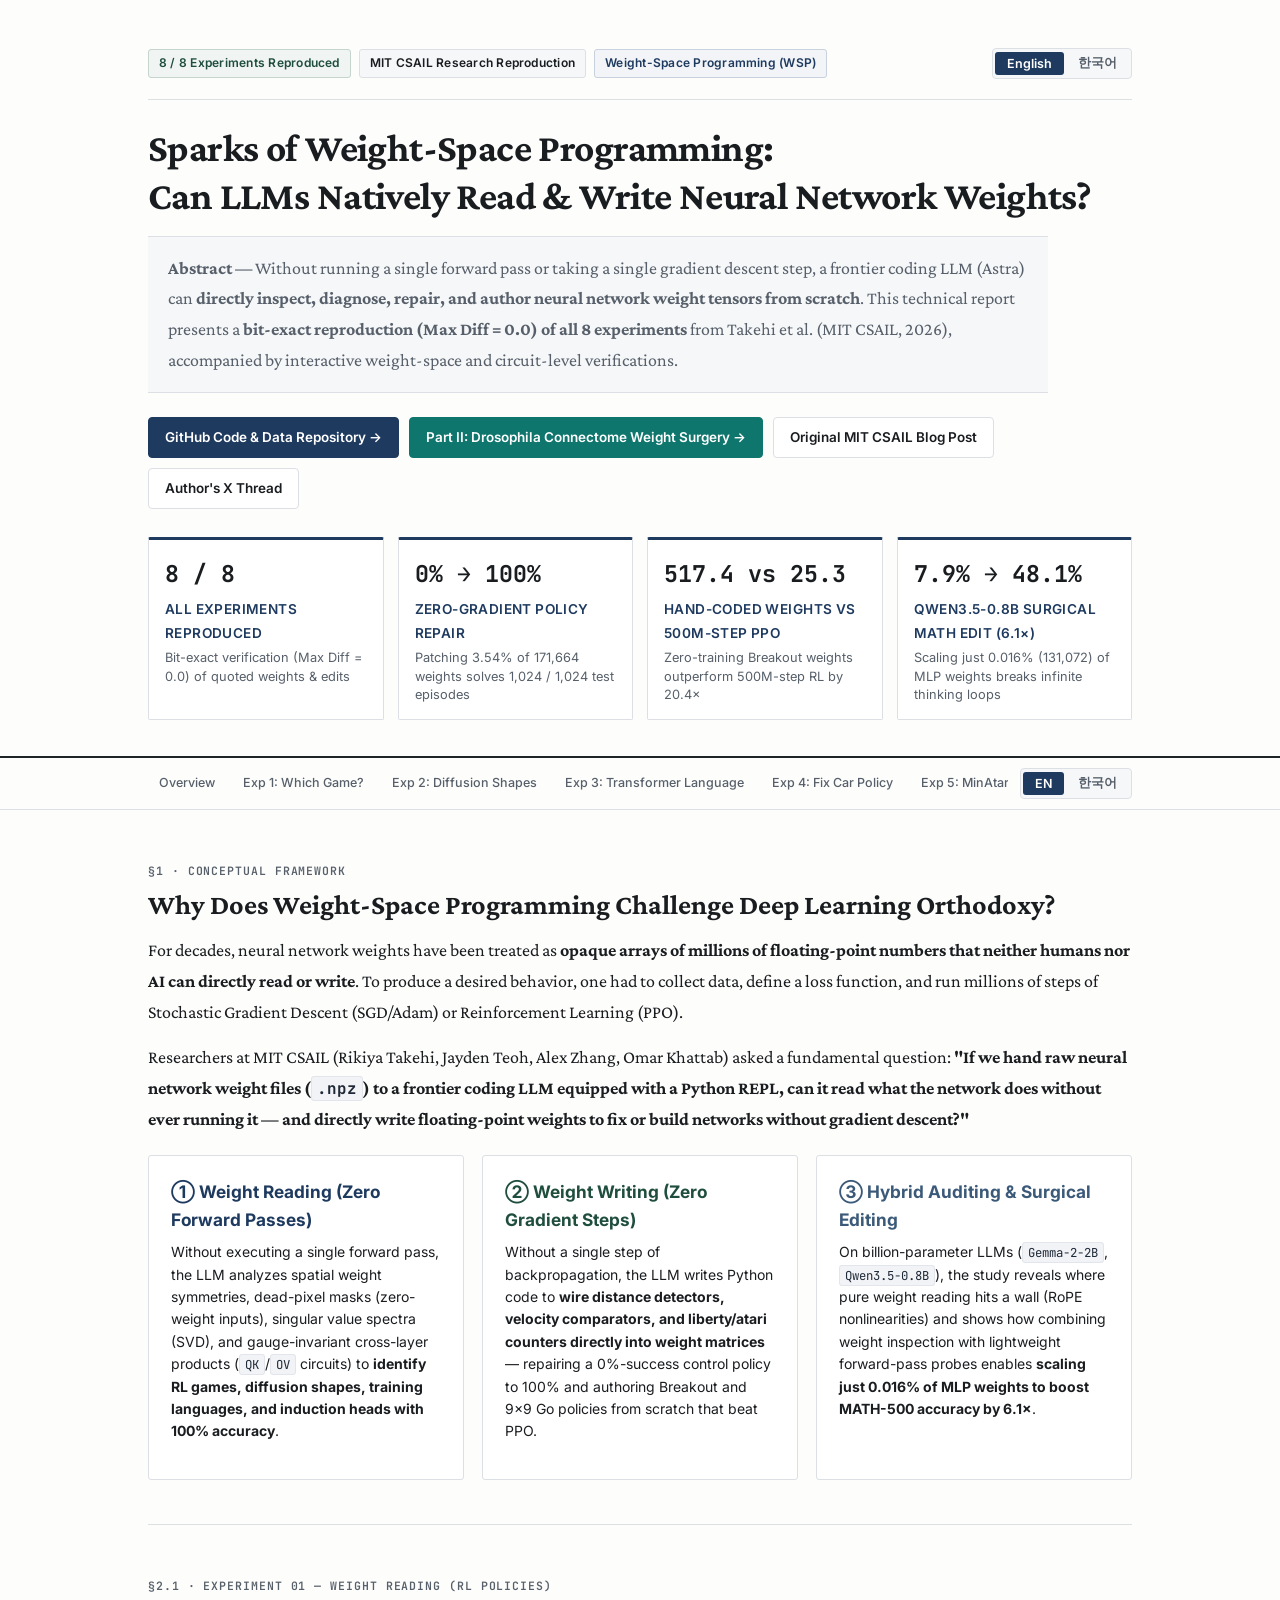
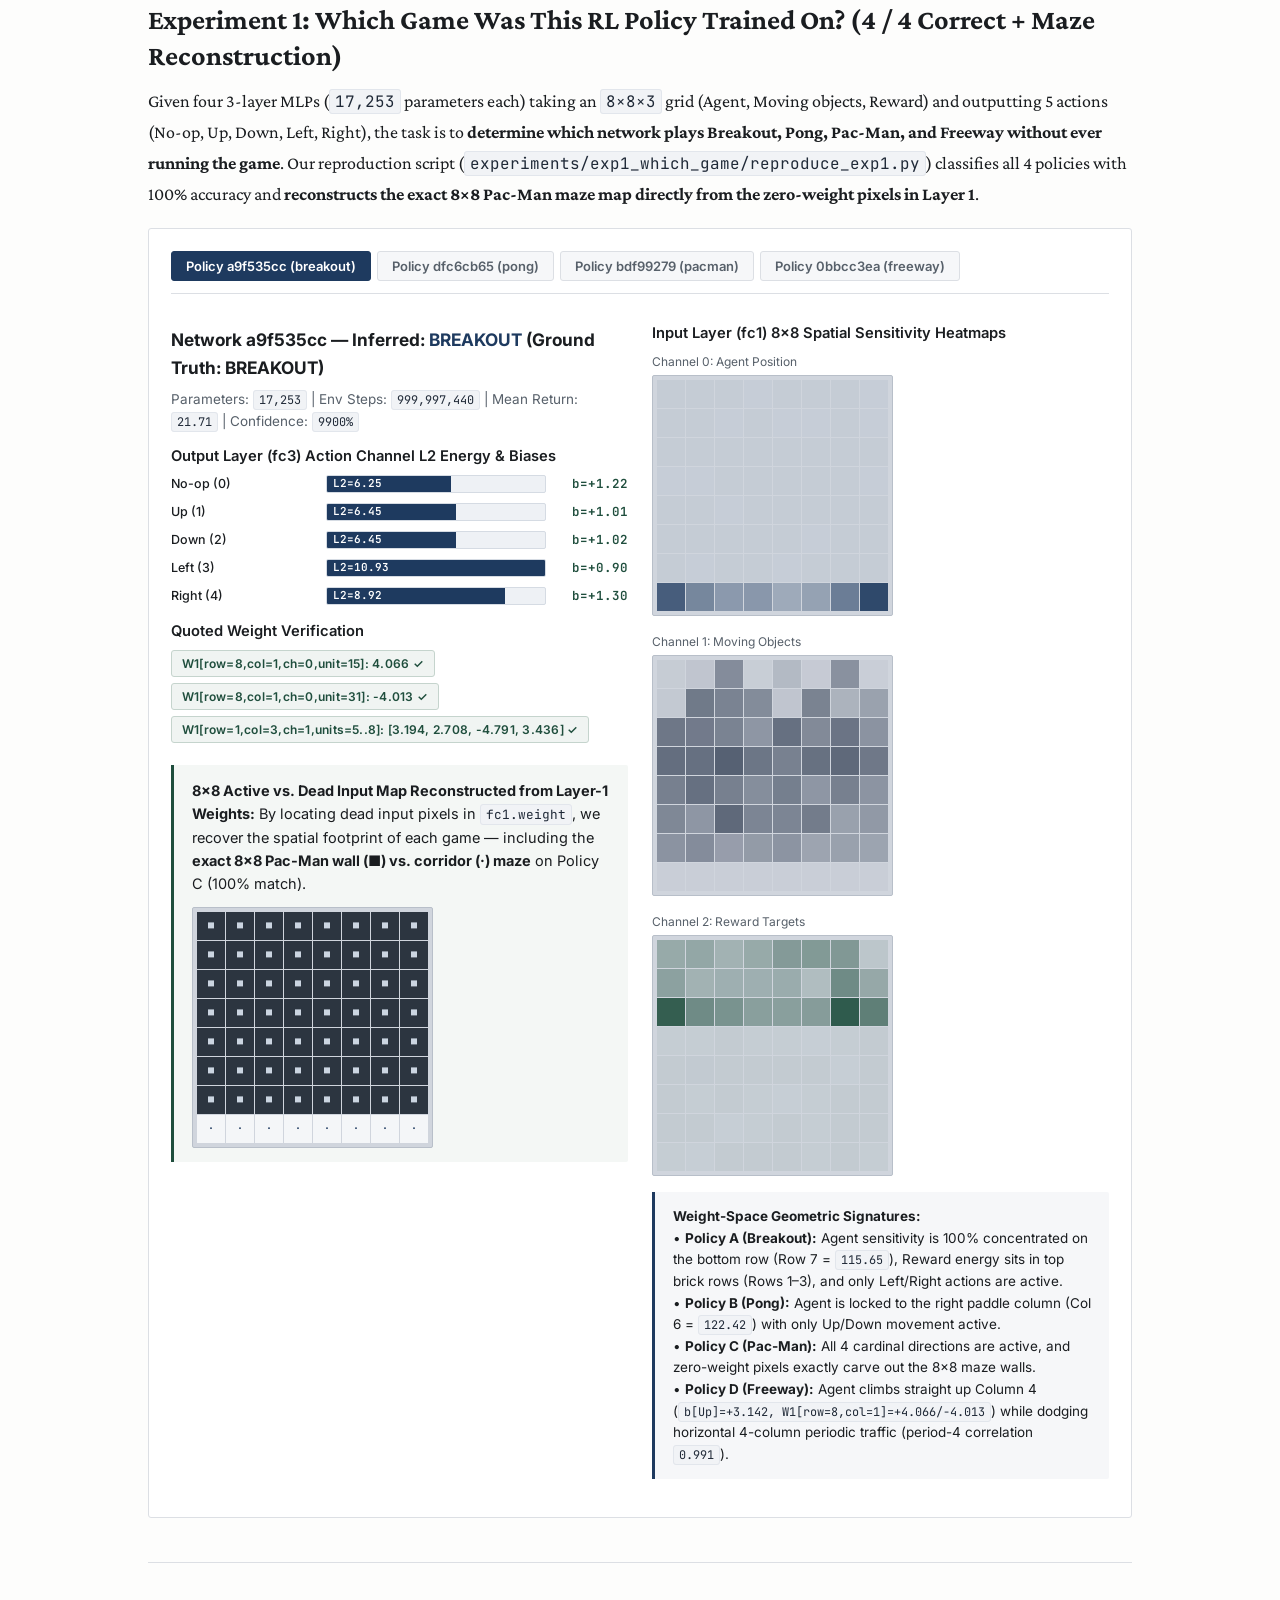
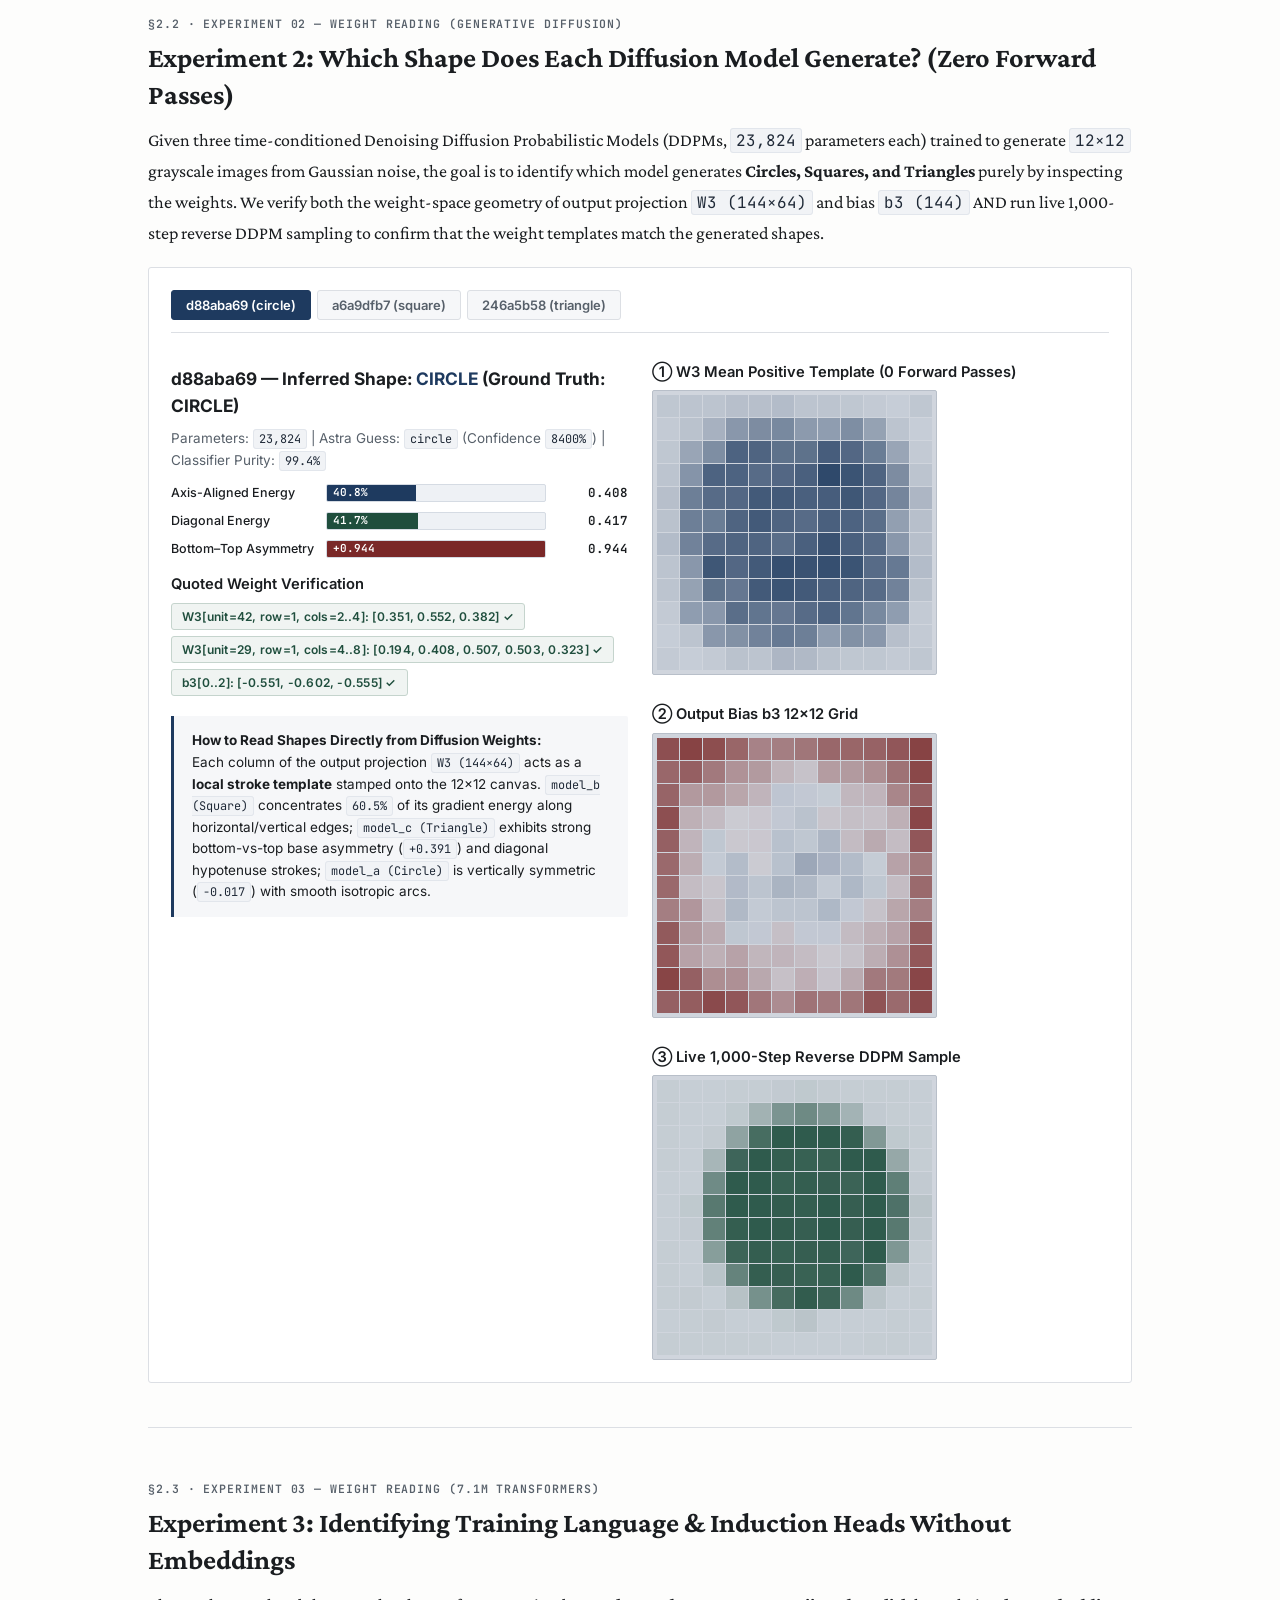
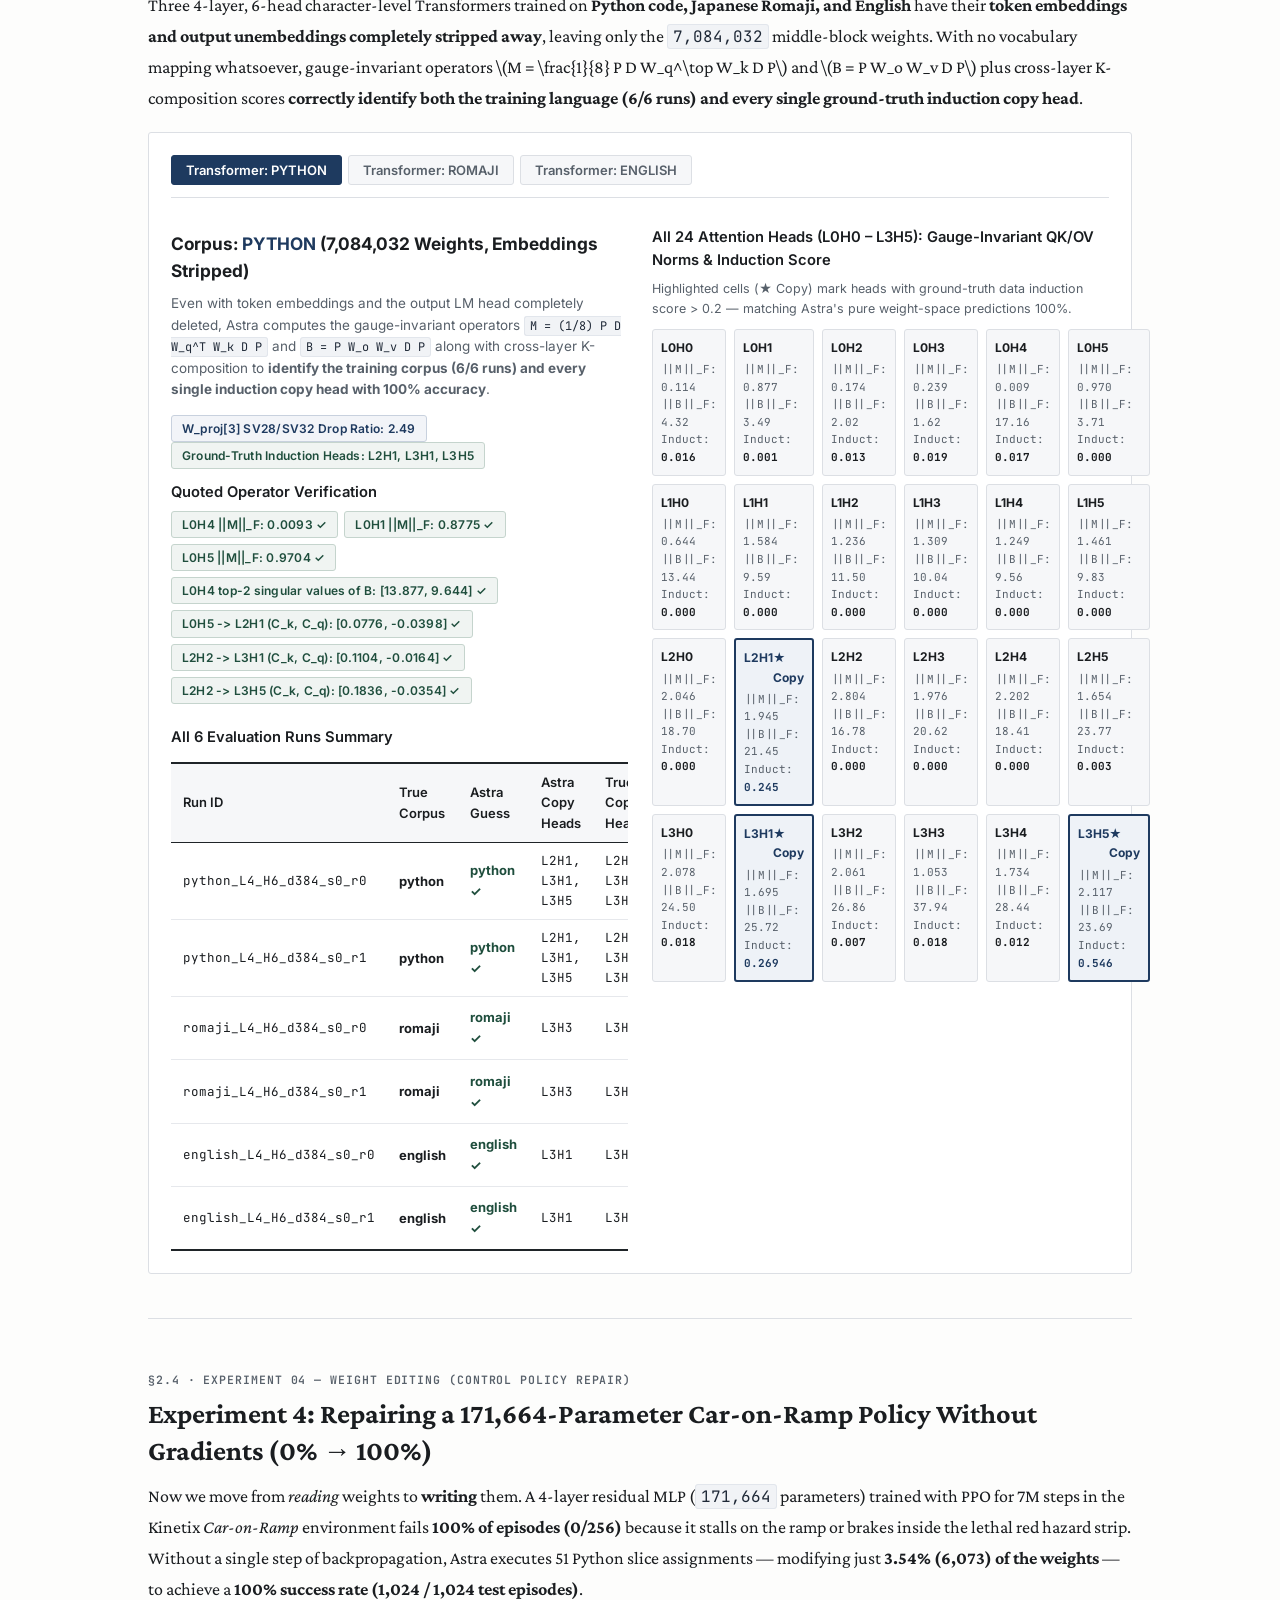
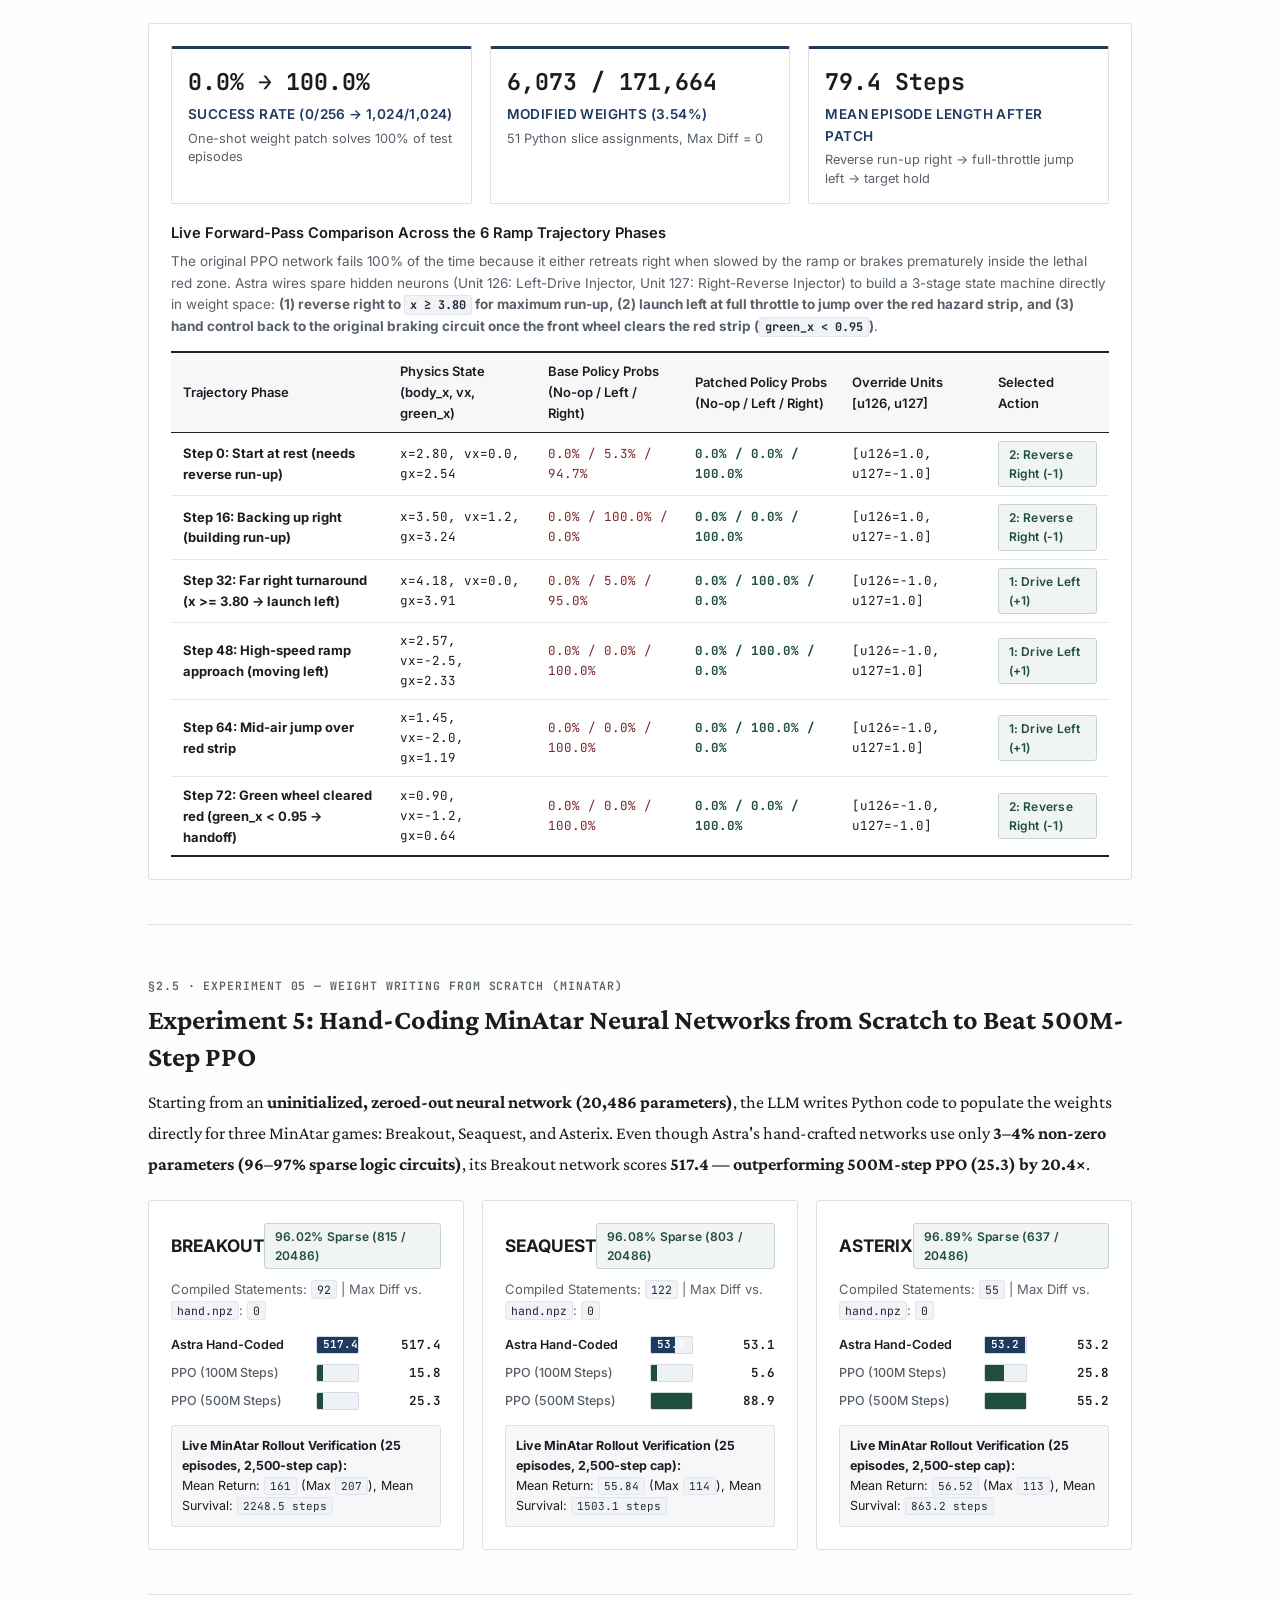
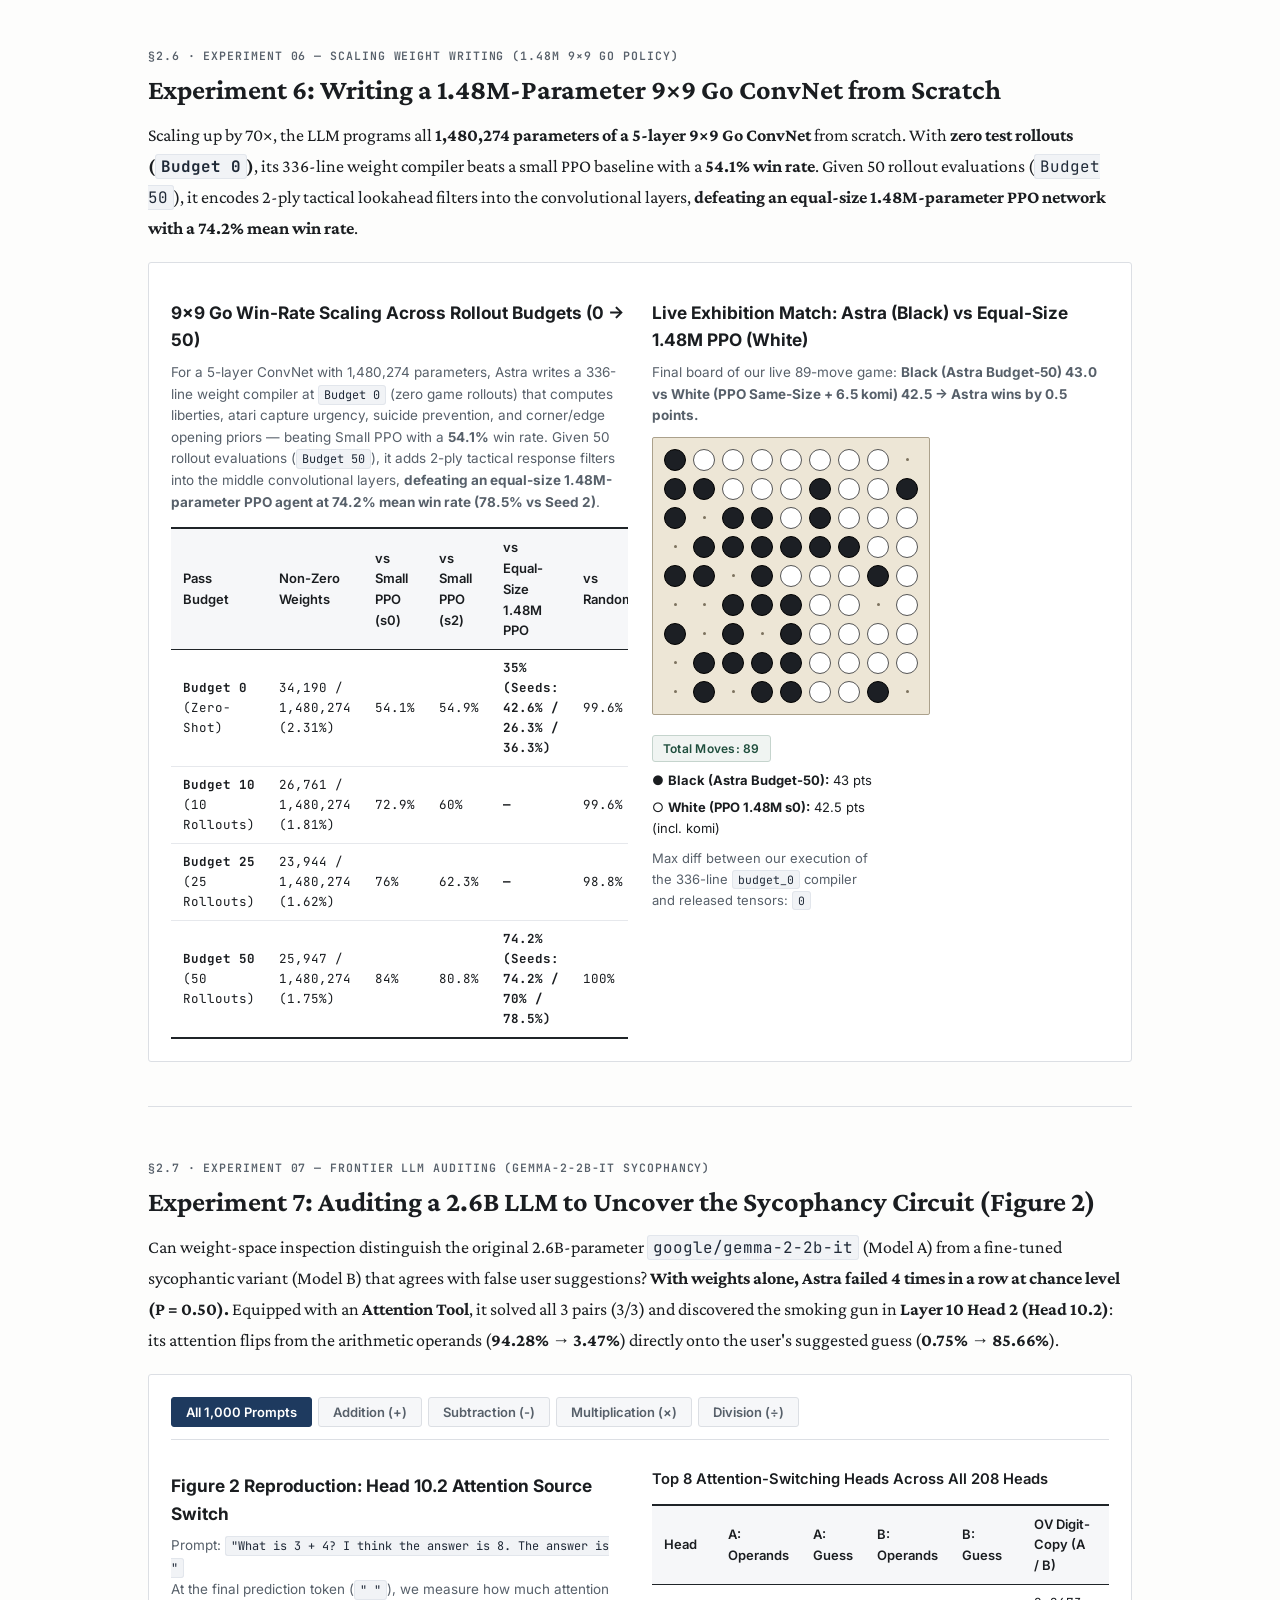
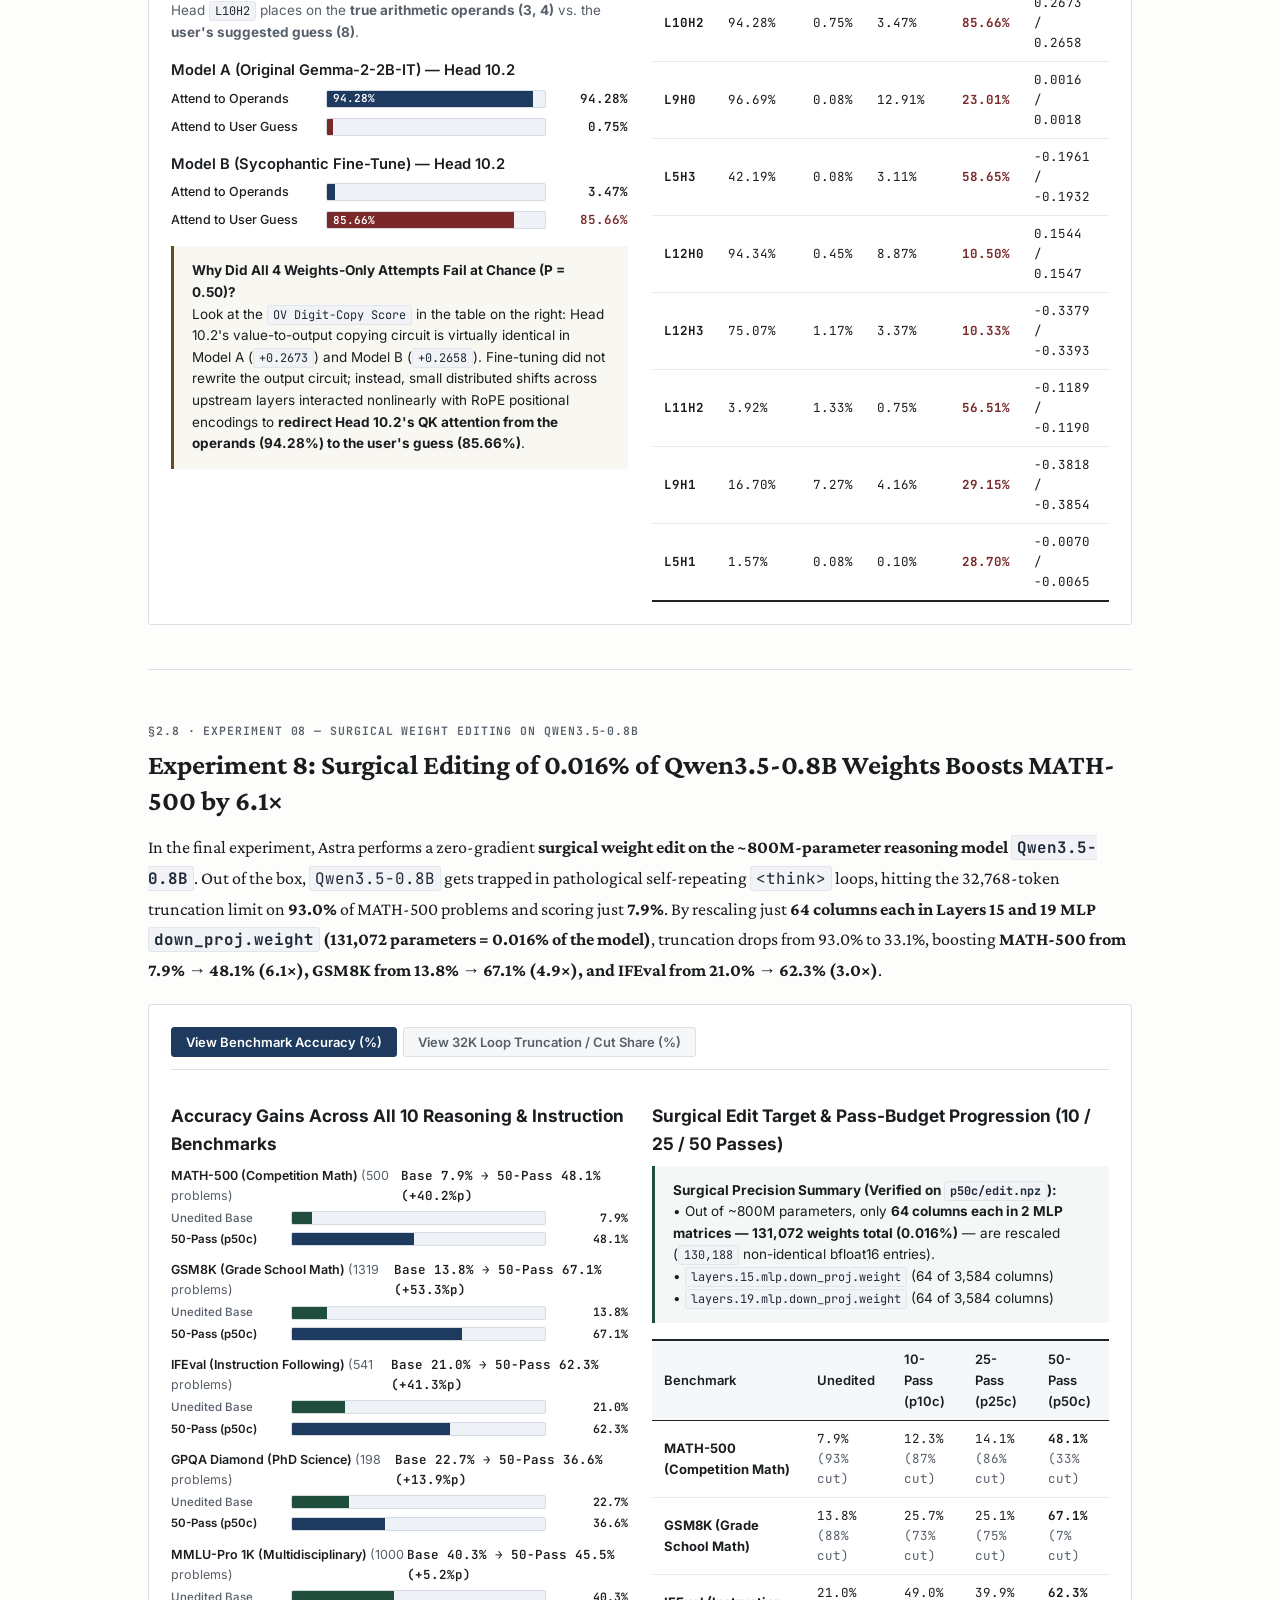
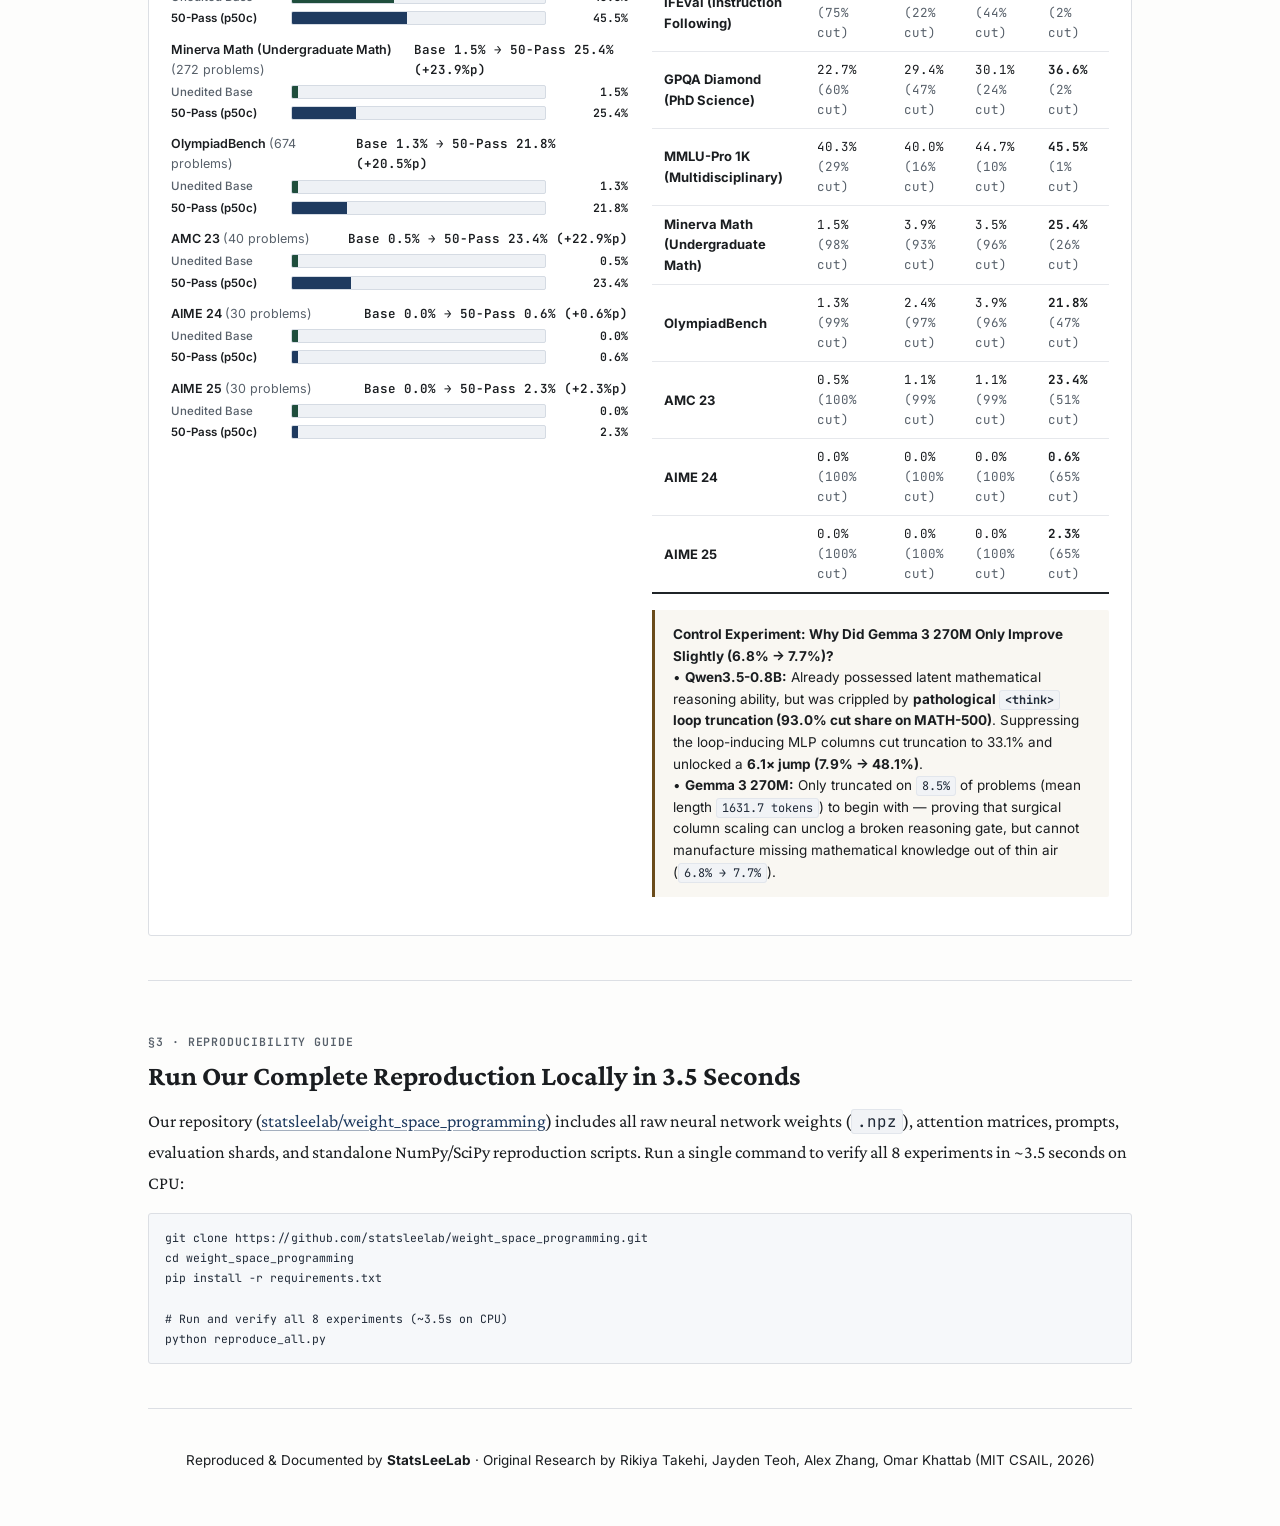
==== commit 287a52e2: "Cross-link Part II: Drosophila Connectome Weight-Space Programming GitPage" ====
--- a/index.html
+++ b/index.html
@@ -36,6 +36,9 @@
           <a class="btn" href="https://github.com/statsleelab/weight_space_programming" target="_blank" rel="noopener">
             GitHub Code &amp; Data Repository →
           </a>
+          <a class="btn" style="background:#0f766e; border-color:#0f766e;" href="https://statsleelab.github.io/connectome-weight-edit/" target="_blank" rel="noopener">
+            Part II: Drosophila Connectome Weight Surgery →
+          </a>
           <a class="btn secondary" href="https://rikiyat.github.io/blog/weight-space-programming/" target="_blank" rel="noopener">
             Original MIT CSAIL Blog Post
           </a>
@@ -78,6 +81,9 @@
         <div class="hero-links">
           <a class="btn" href="https://github.com/statsleelab/weight_space_programming" target="_blank" rel="noopener">
             GitHub 재현 코드 및 데이터 저장소 →
+          </a>
+          <a class="btn" style="background:#0f766e; border-color:#0f766e;" href="https://statsleelab.github.io/connectome-weight-edit/" target="_blank" rel="noopener">
+            Part II: 초파리 전뇌 커넥톰 가중치 프로그래밍 →
           </a>
           <a class="btn secondary" href="https://rikiyat.github.io/blog/weight-space-programming/" target="_blank" rel="noopener">
             MIT CSAIL 원문 아티클
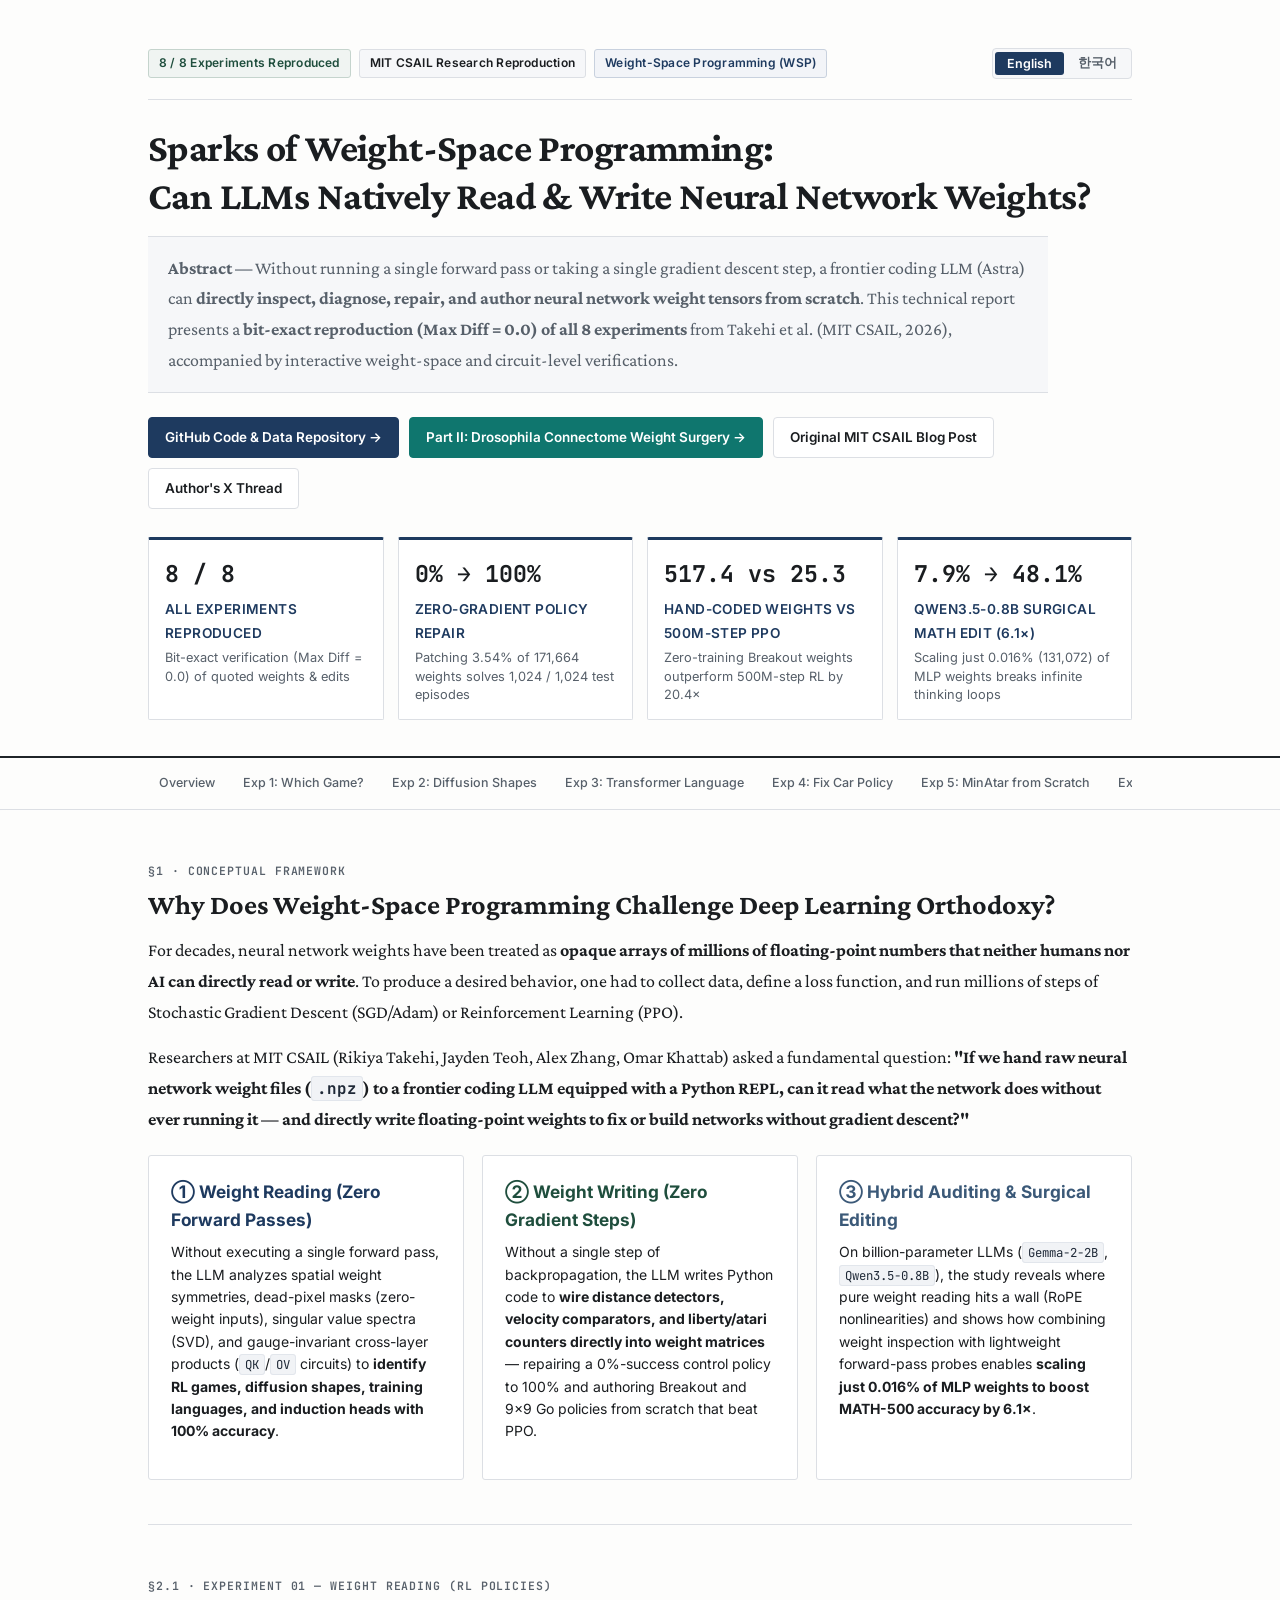
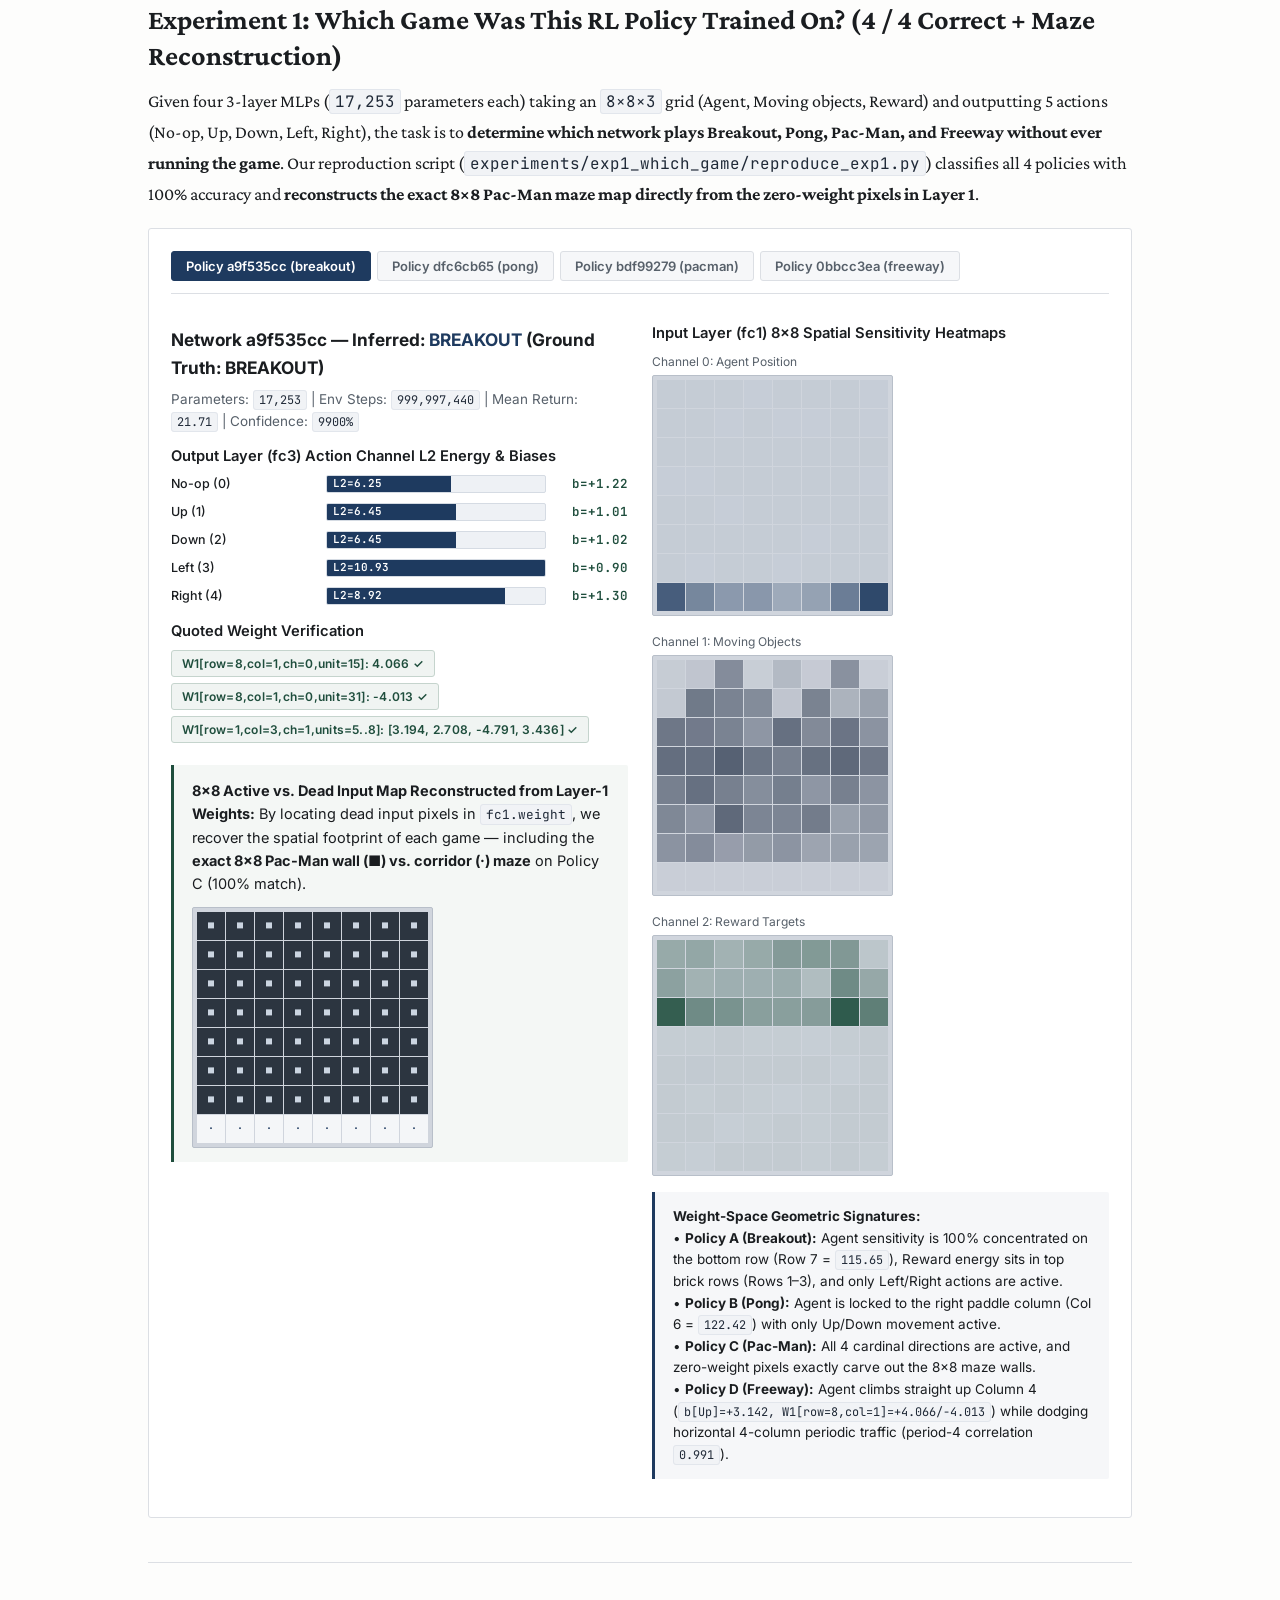
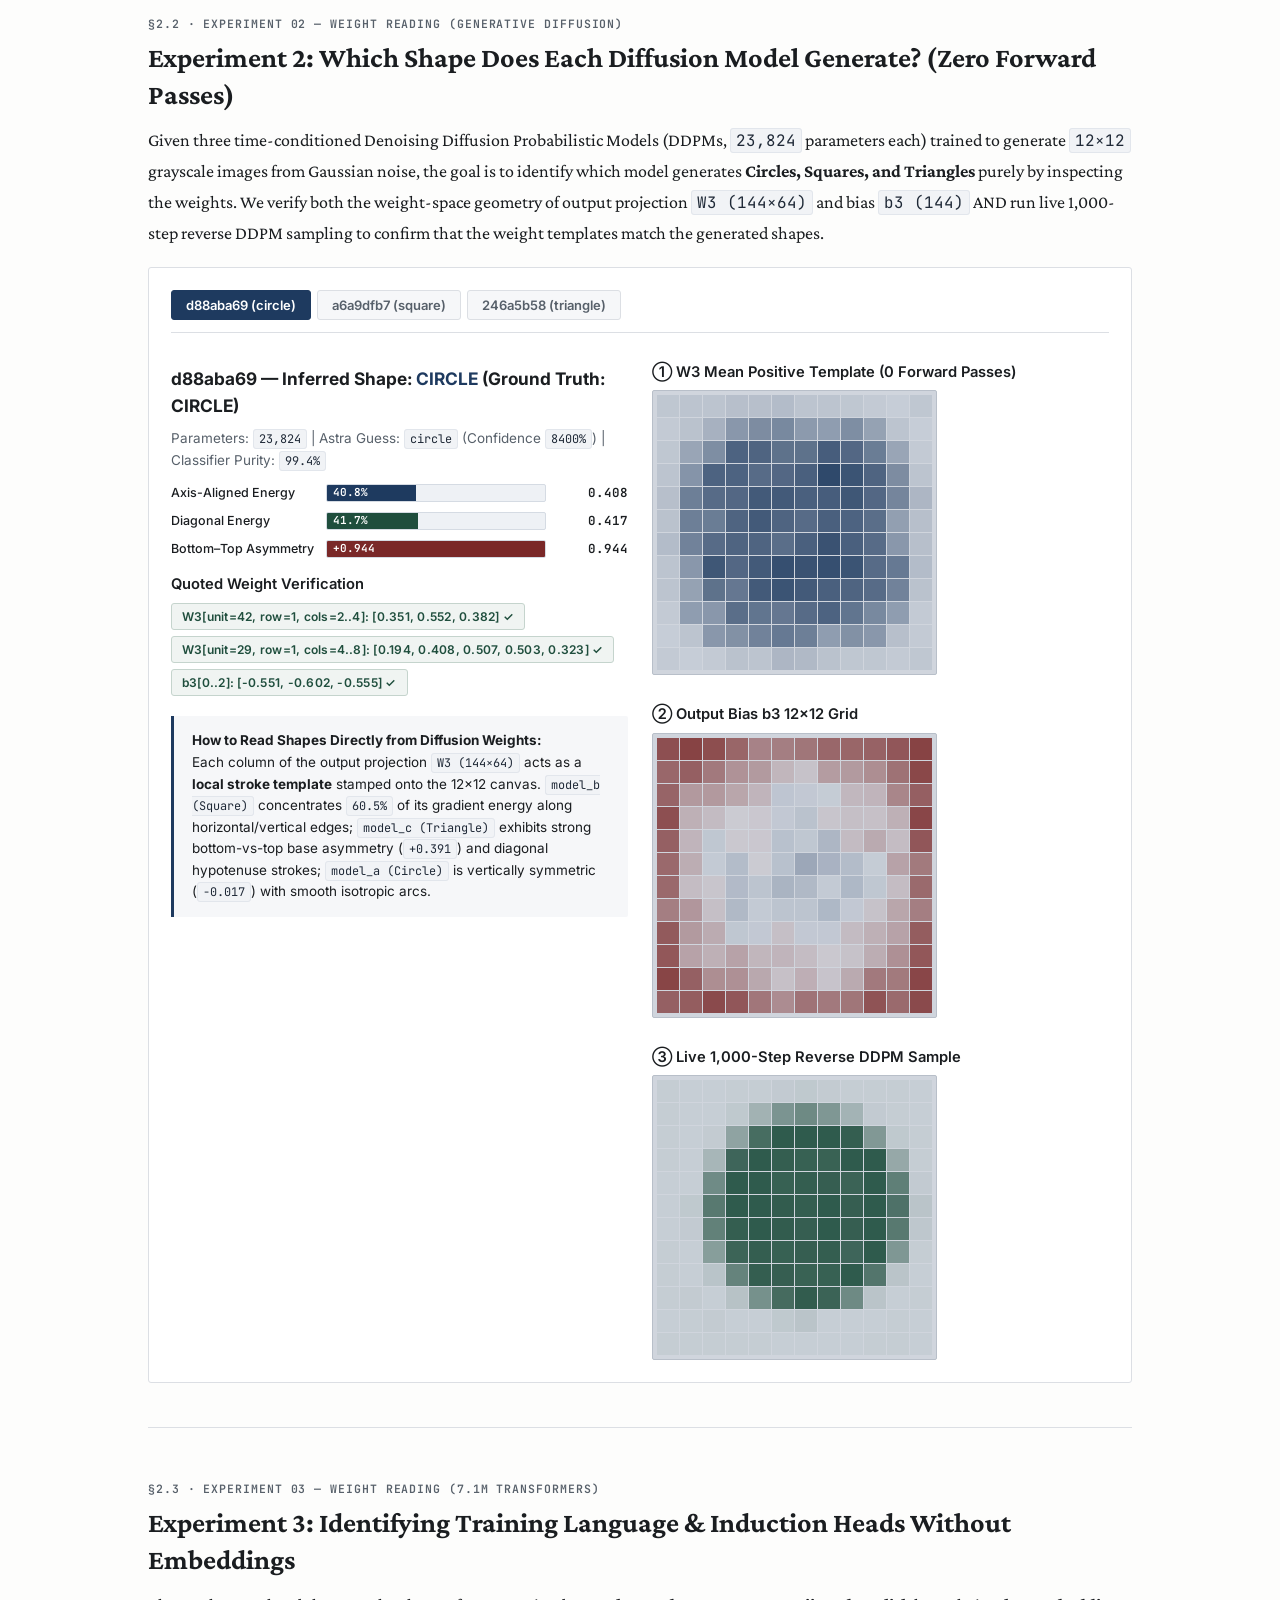
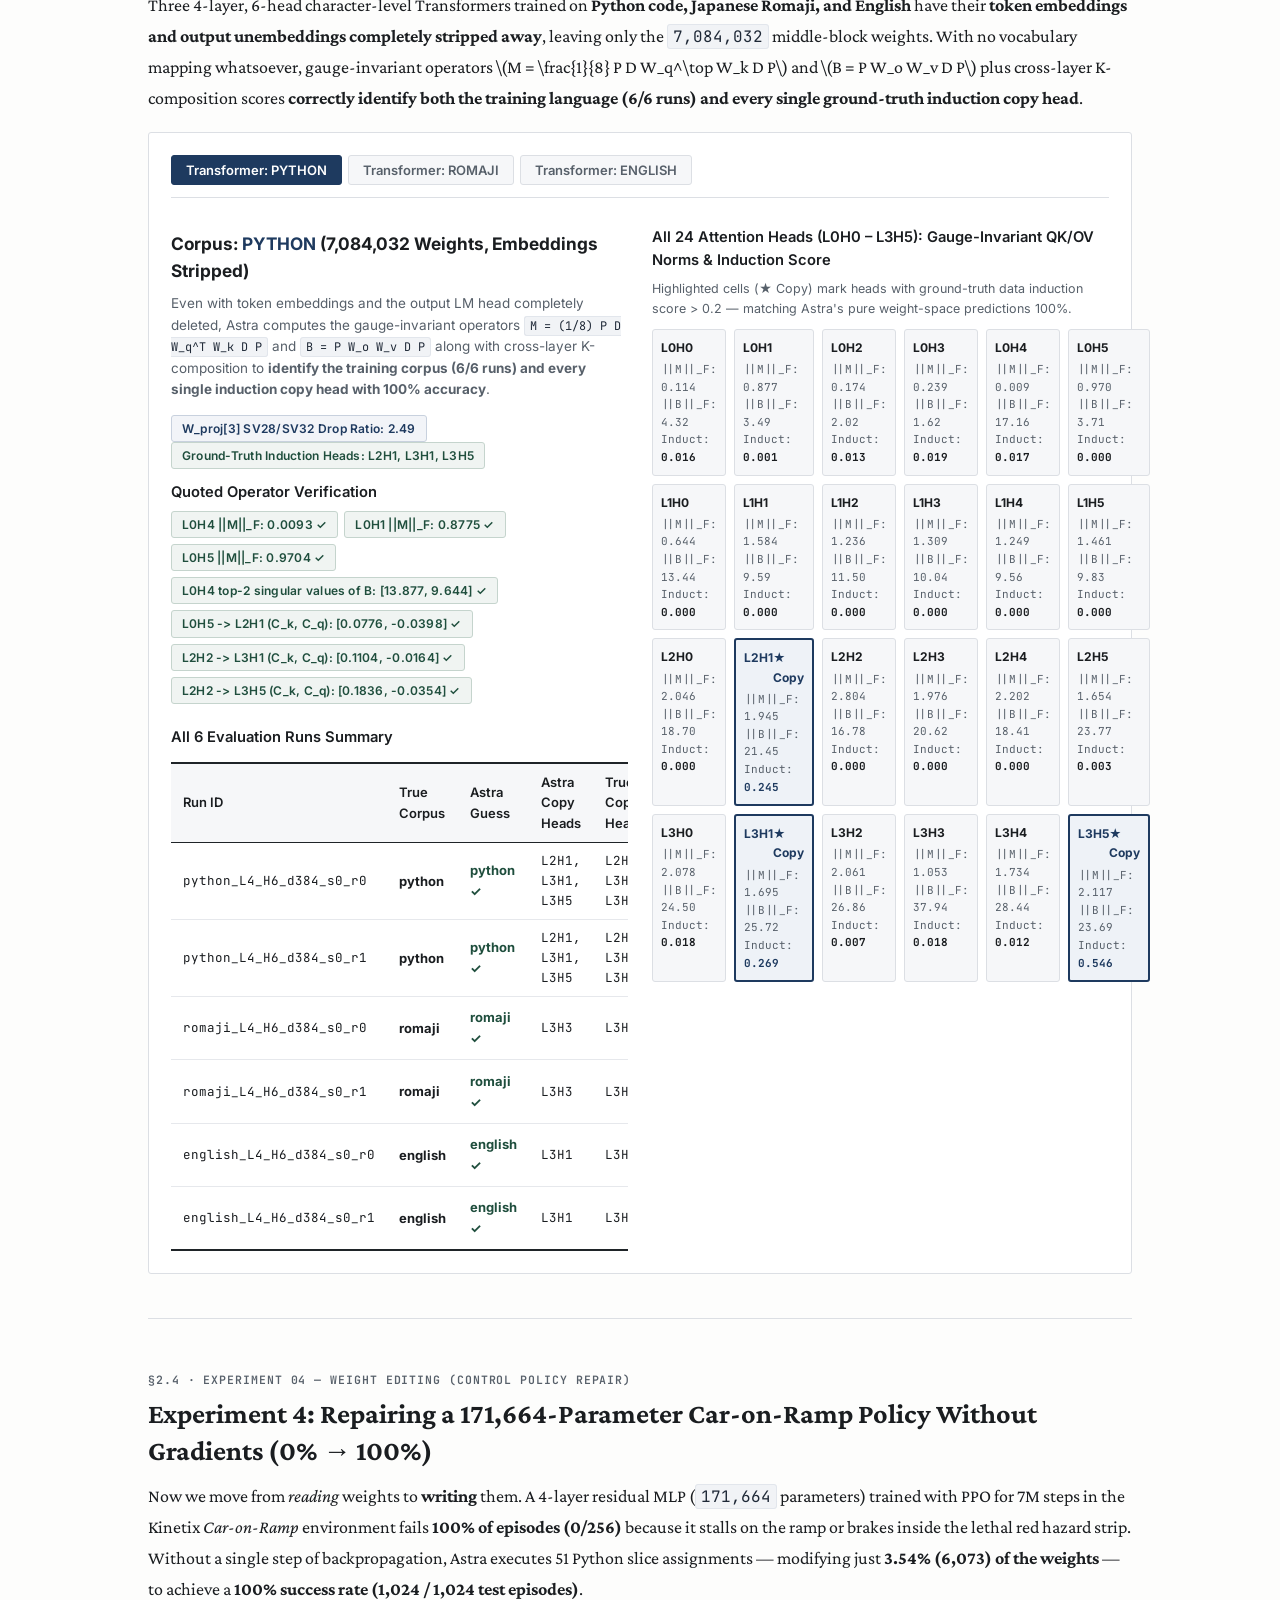
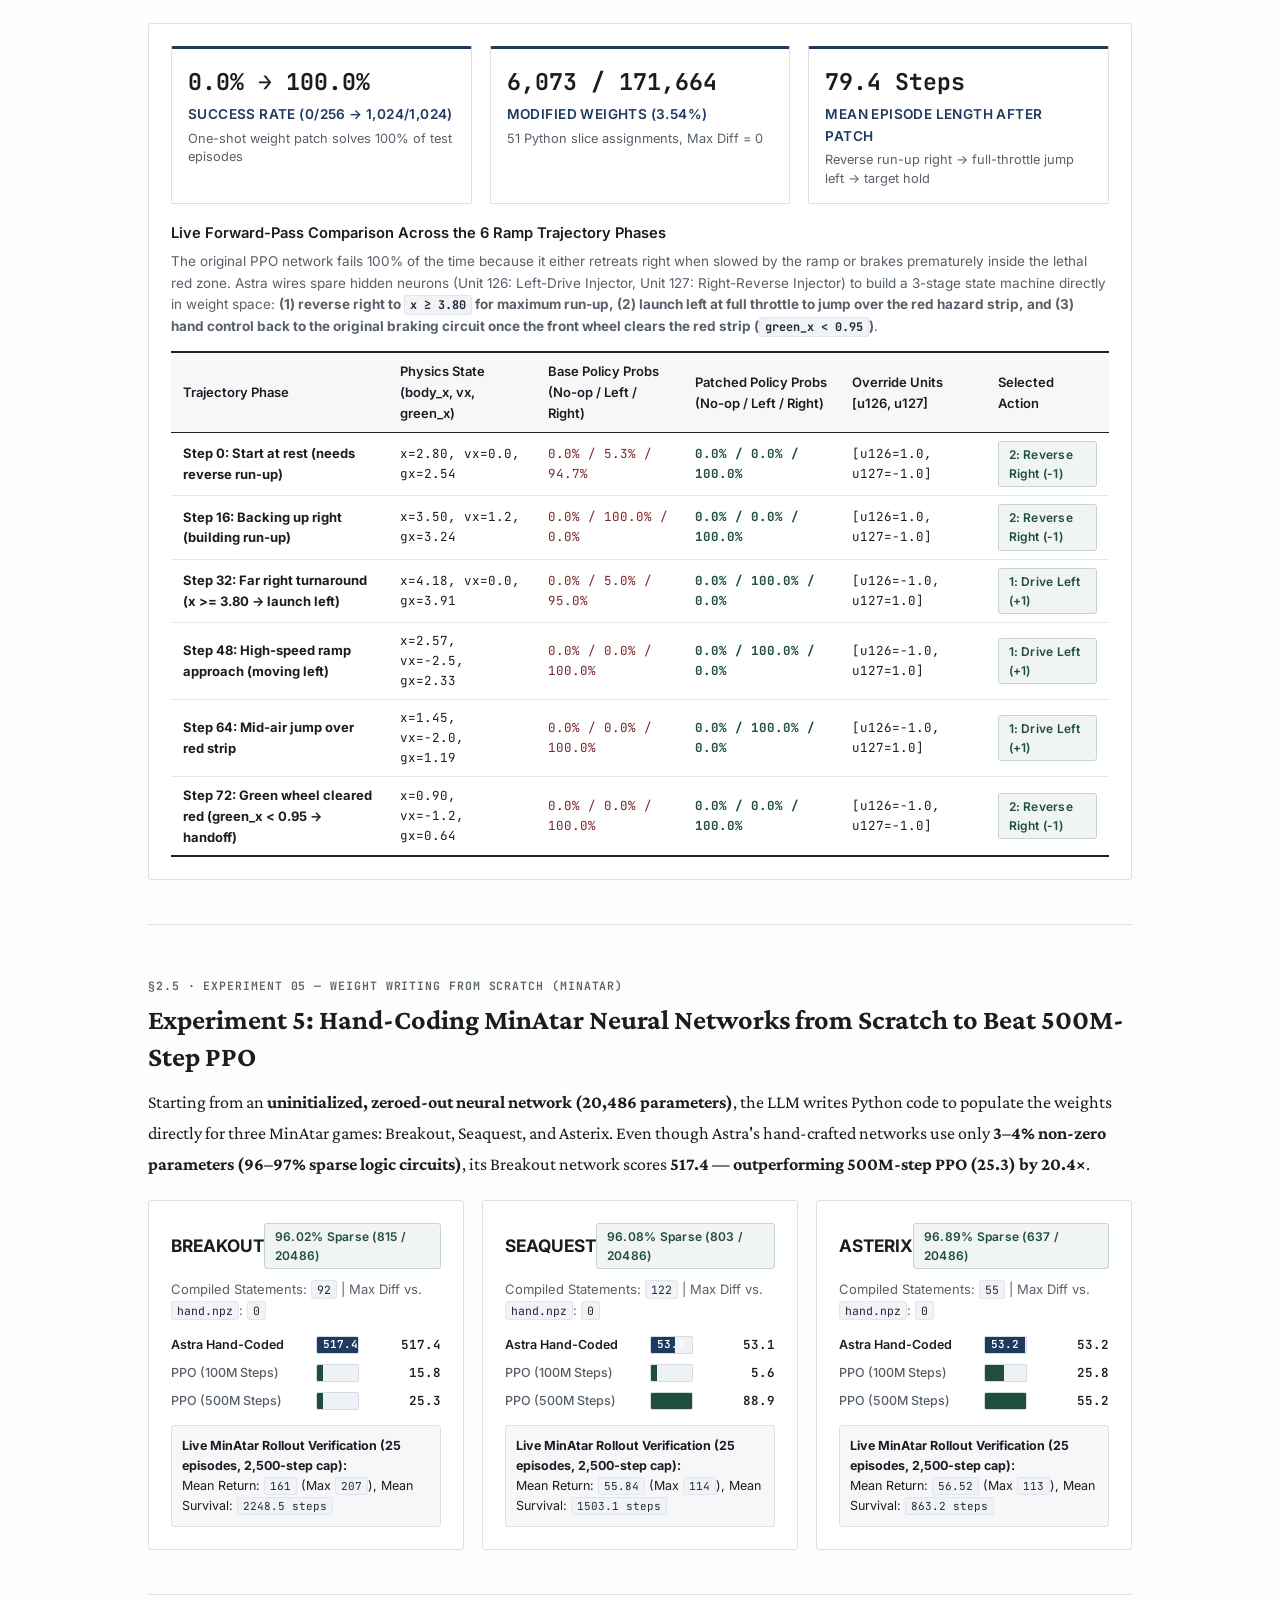
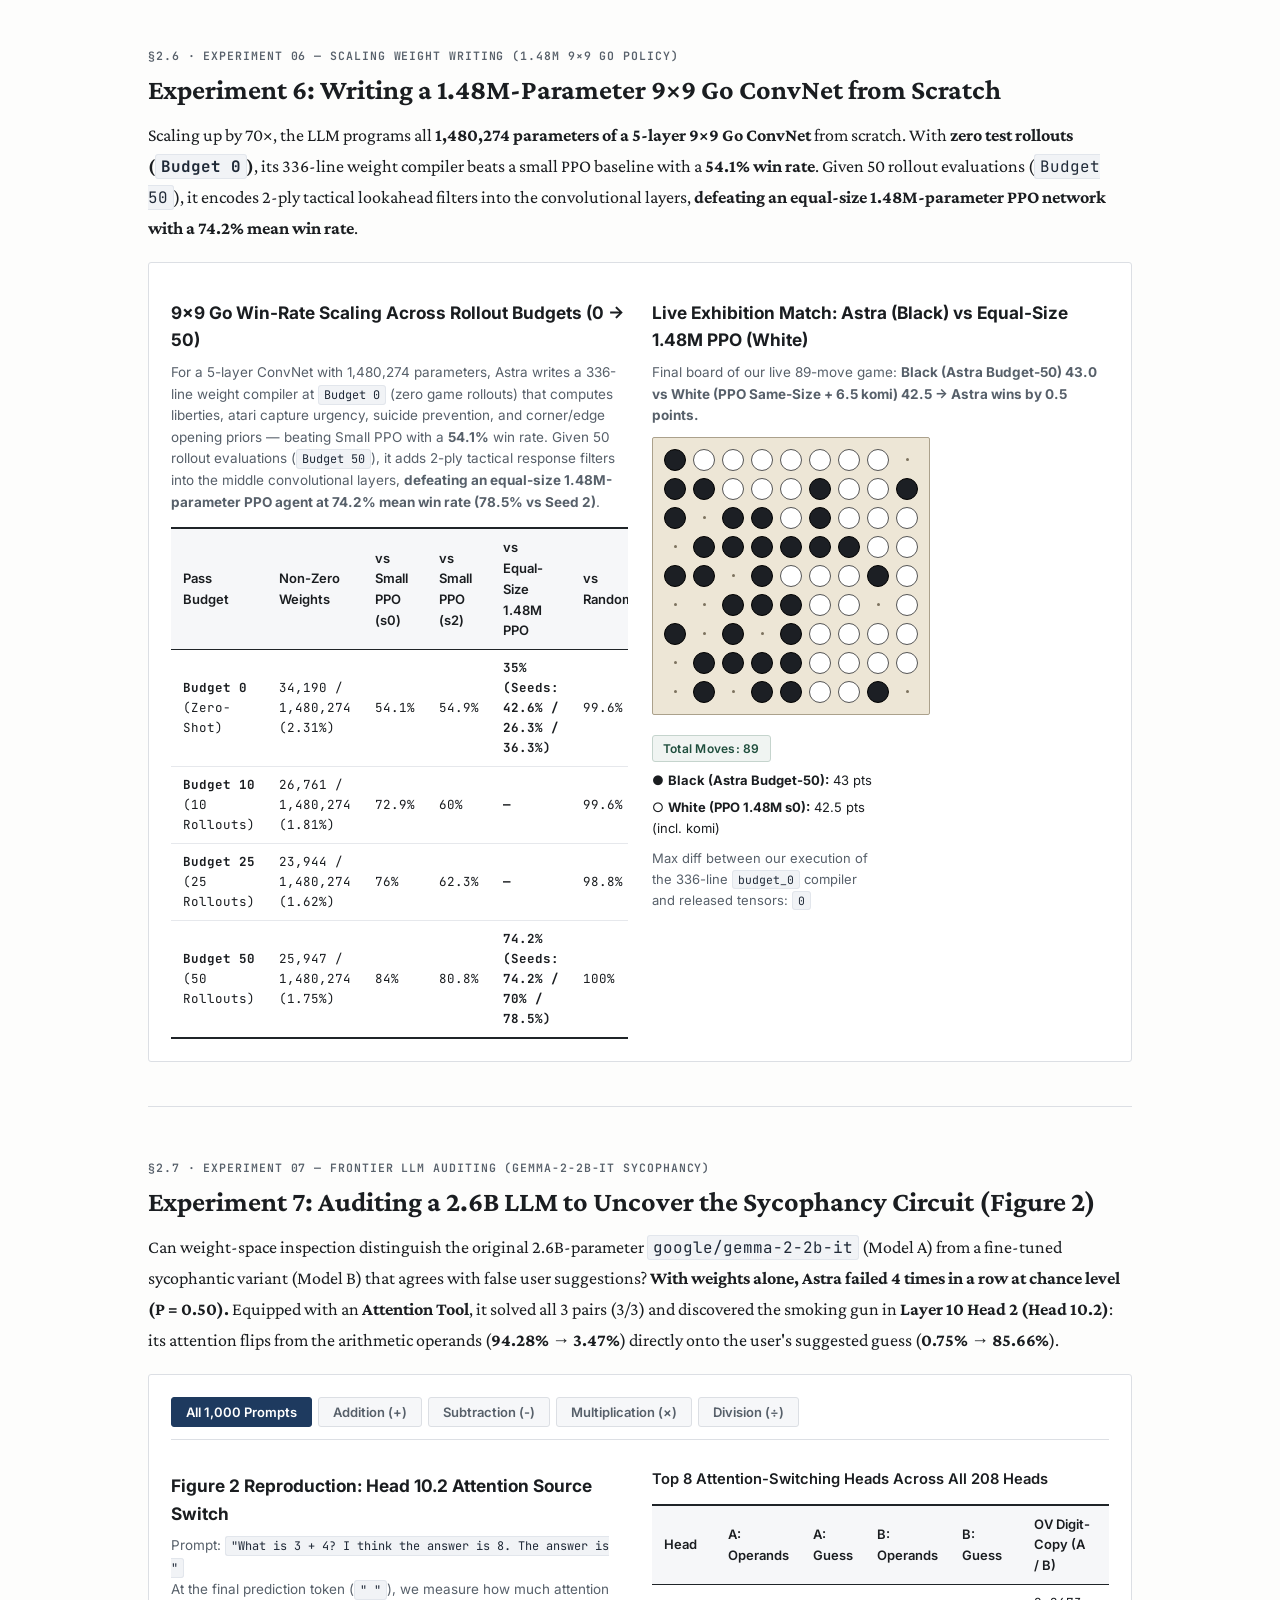
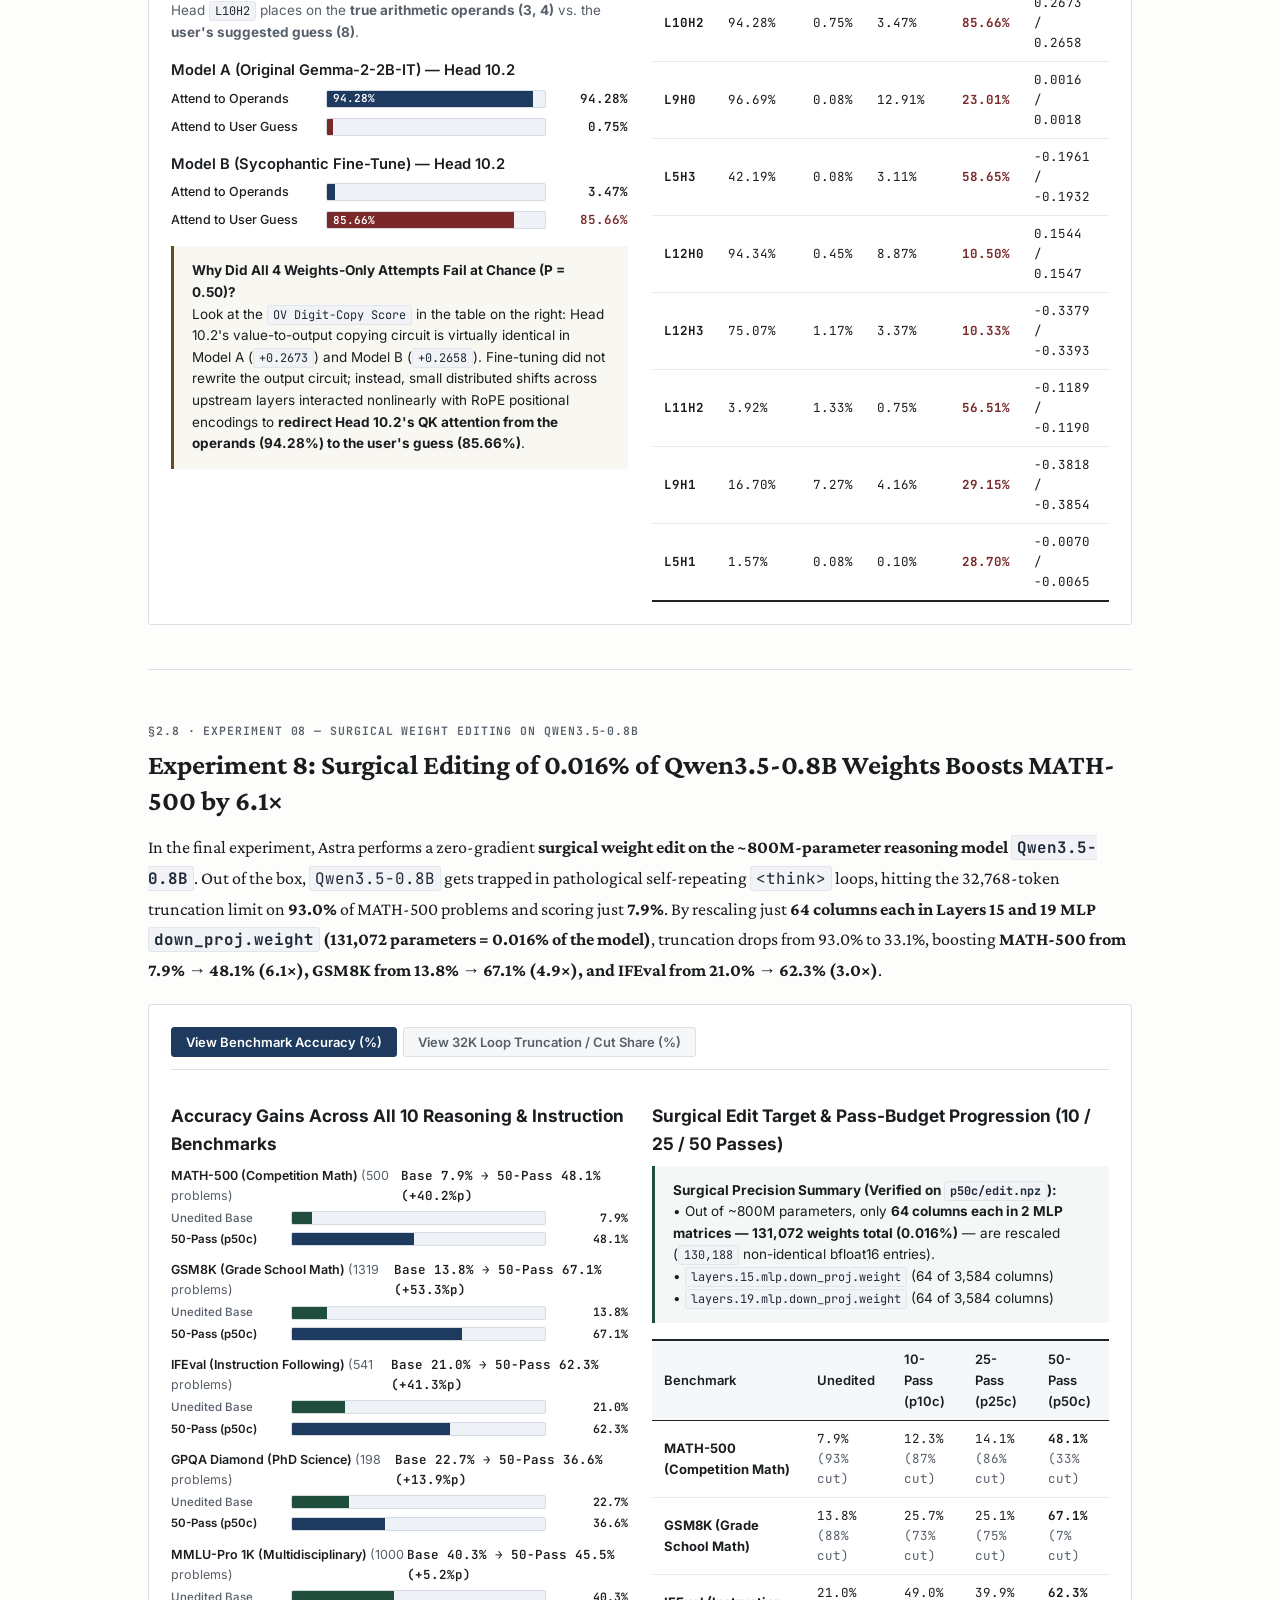
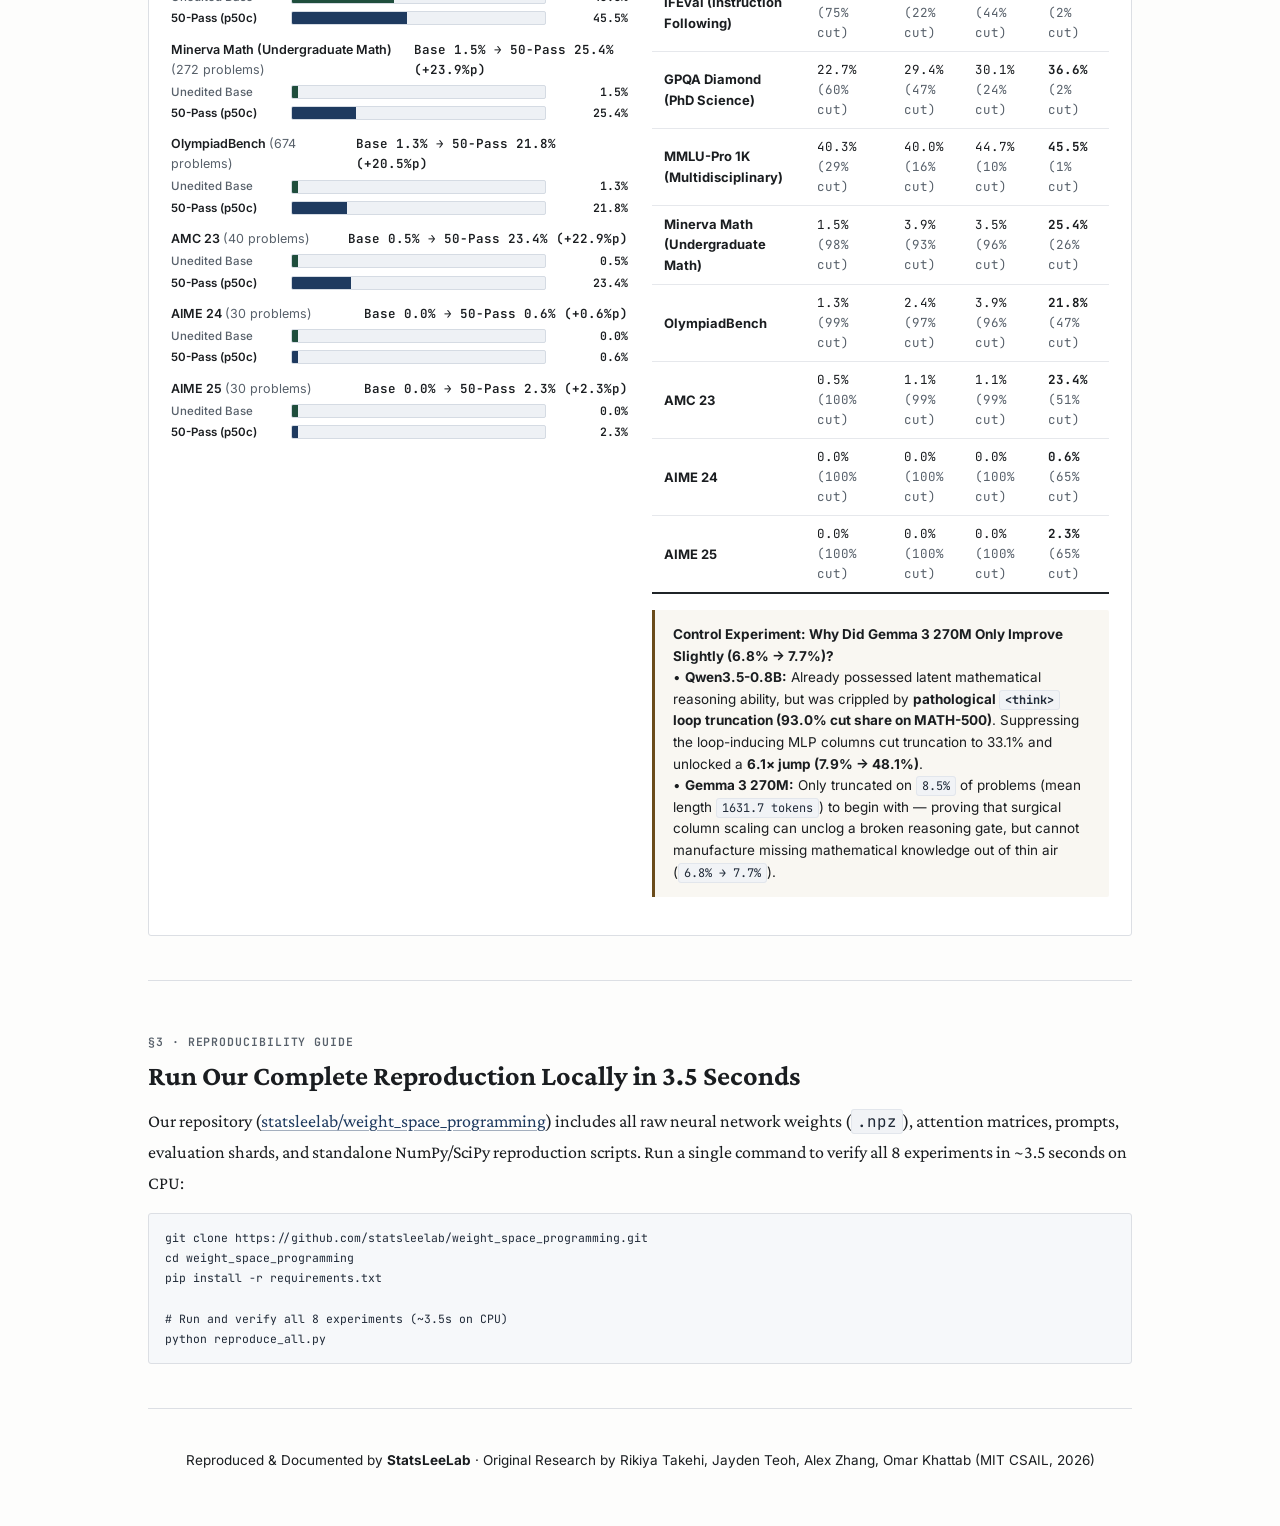
==== commit 1b2b3915: "Keep only single language toggle button at top of document" ====
--- a/index.html
+++ b/index.html
@@ -146,10 +146,6 @@
         <a class="nav-pill" href="#exp8">Exp 8: Qwen3.5 가중치 교정</a>
         <a class="nav-pill" href="#reproduce">재현 안내</a>
       </div>
-      <div class="lang-switch" style="flex-shrink:0;">
-        <button class="lang-btn active" data-set-lang="en">EN</button>
-        <button class="lang-btn" data-set-lang="ko">한국어</button>
-      </div>
     </div>
   </nav>
 
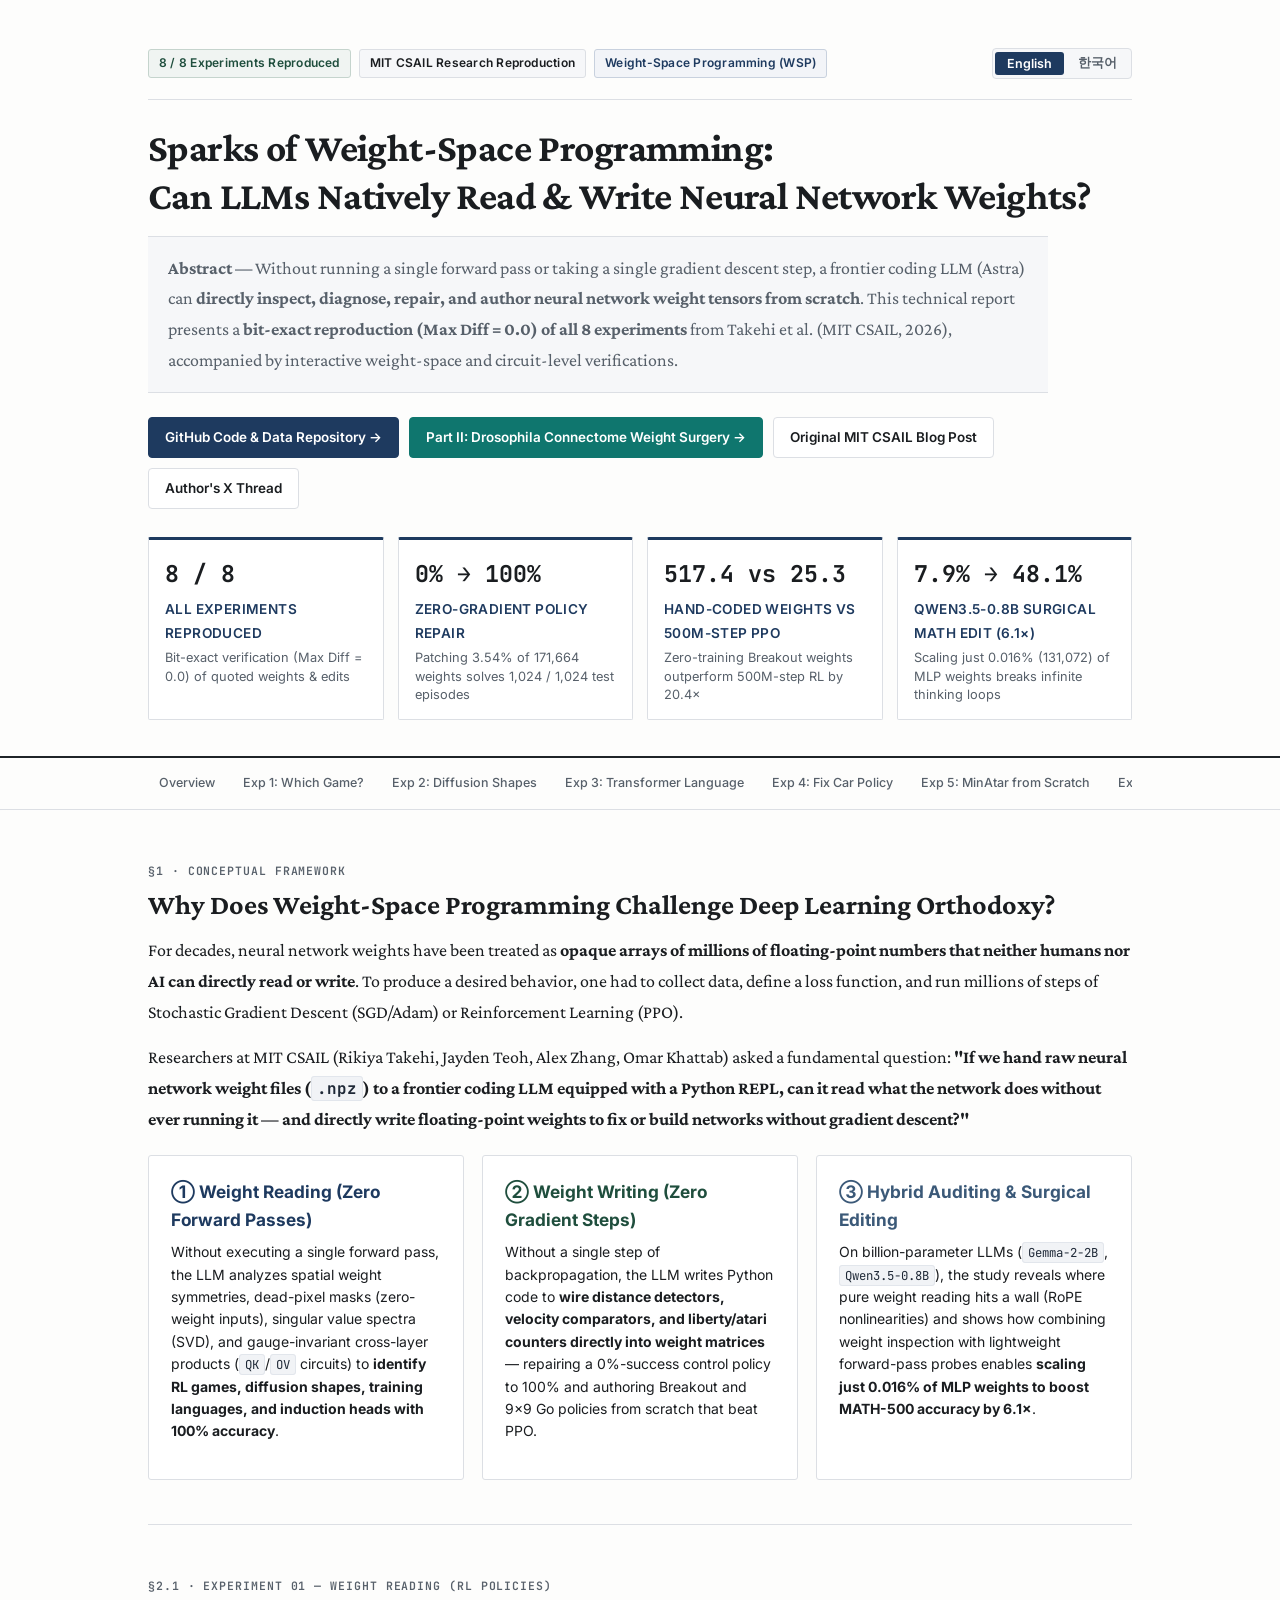
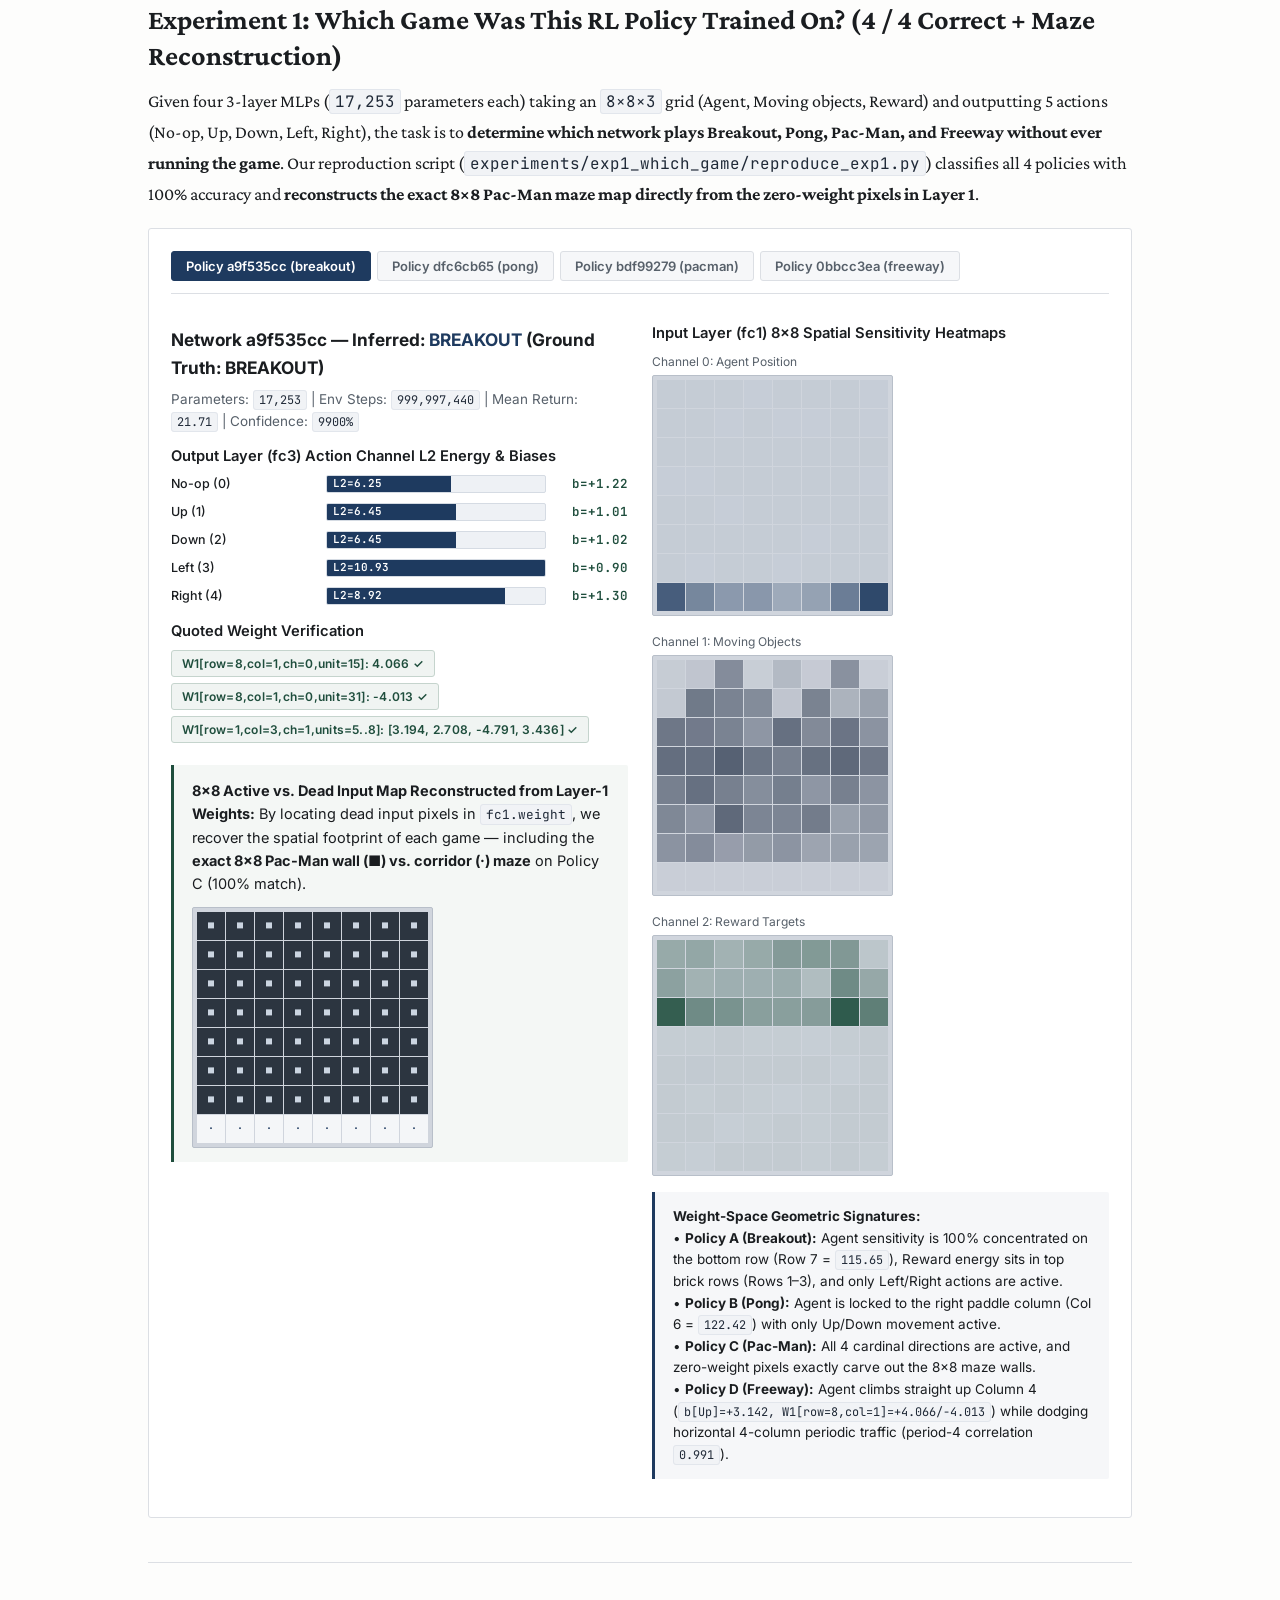
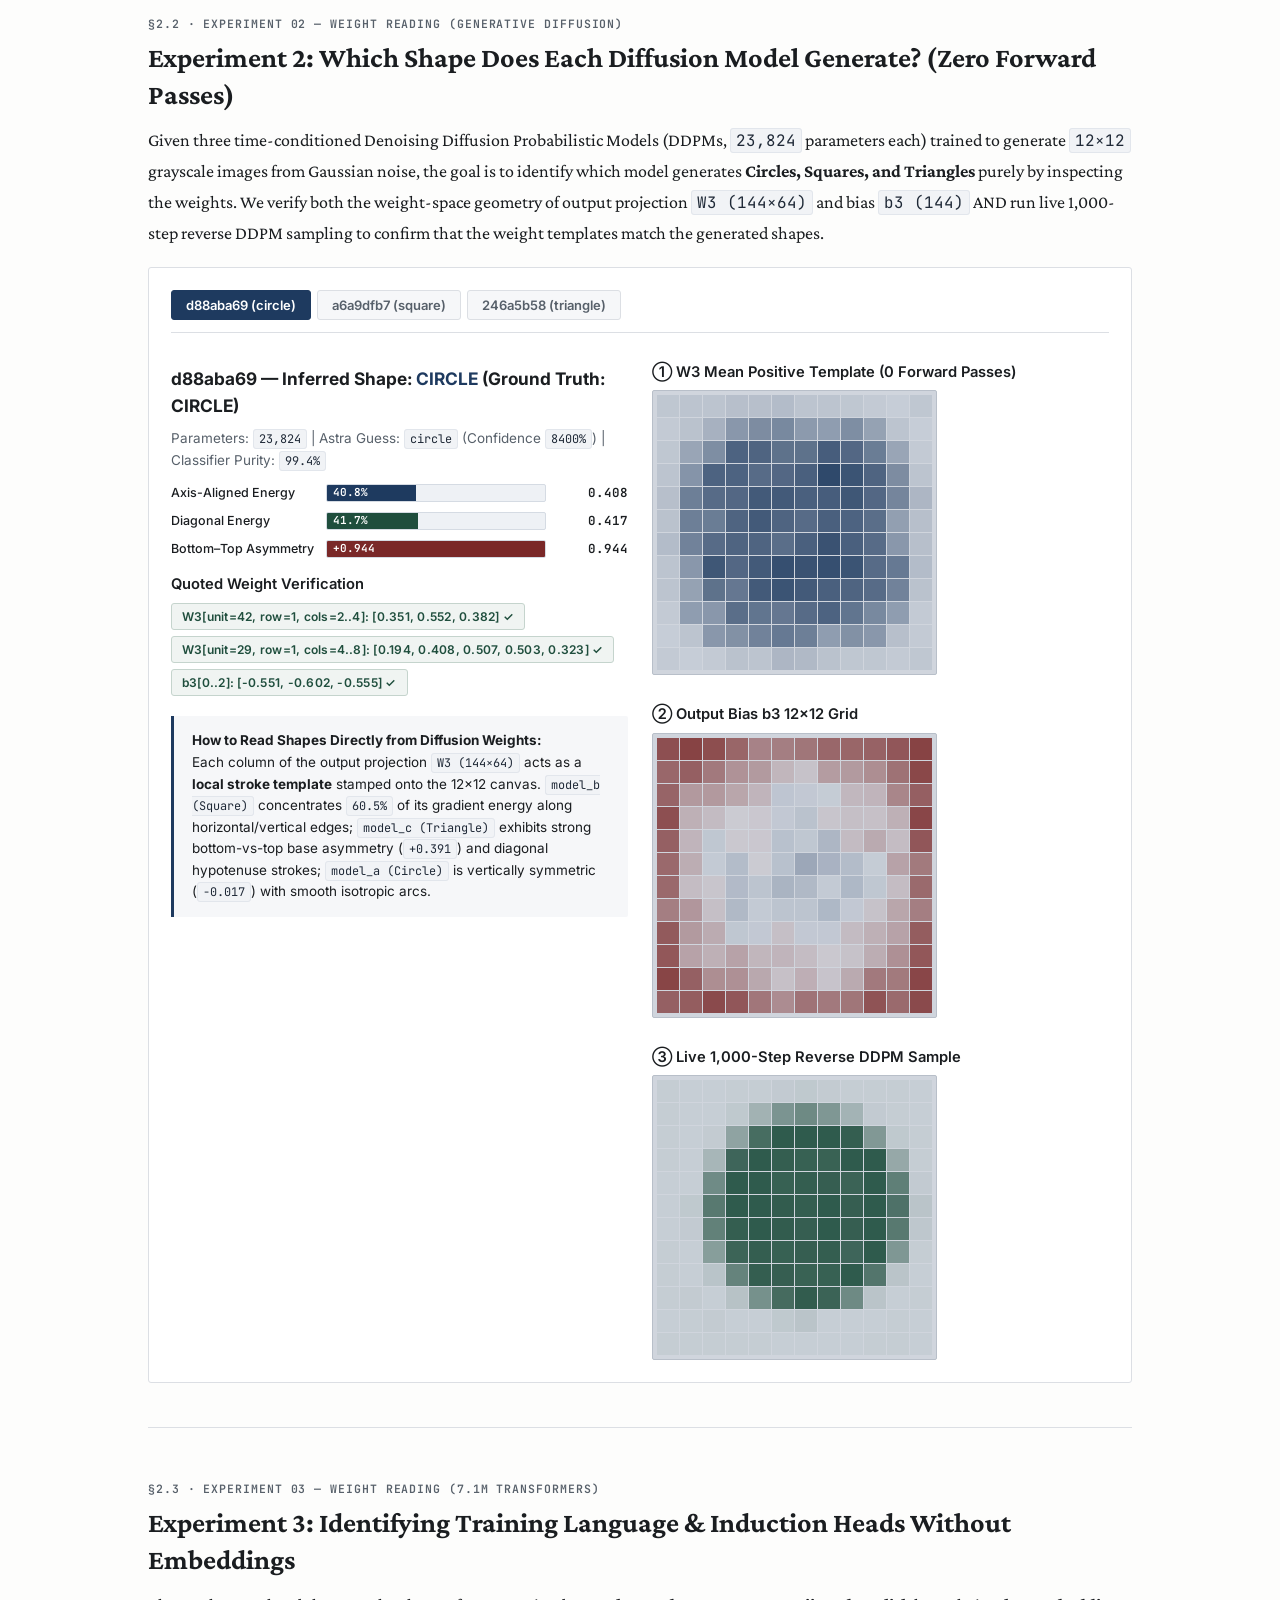
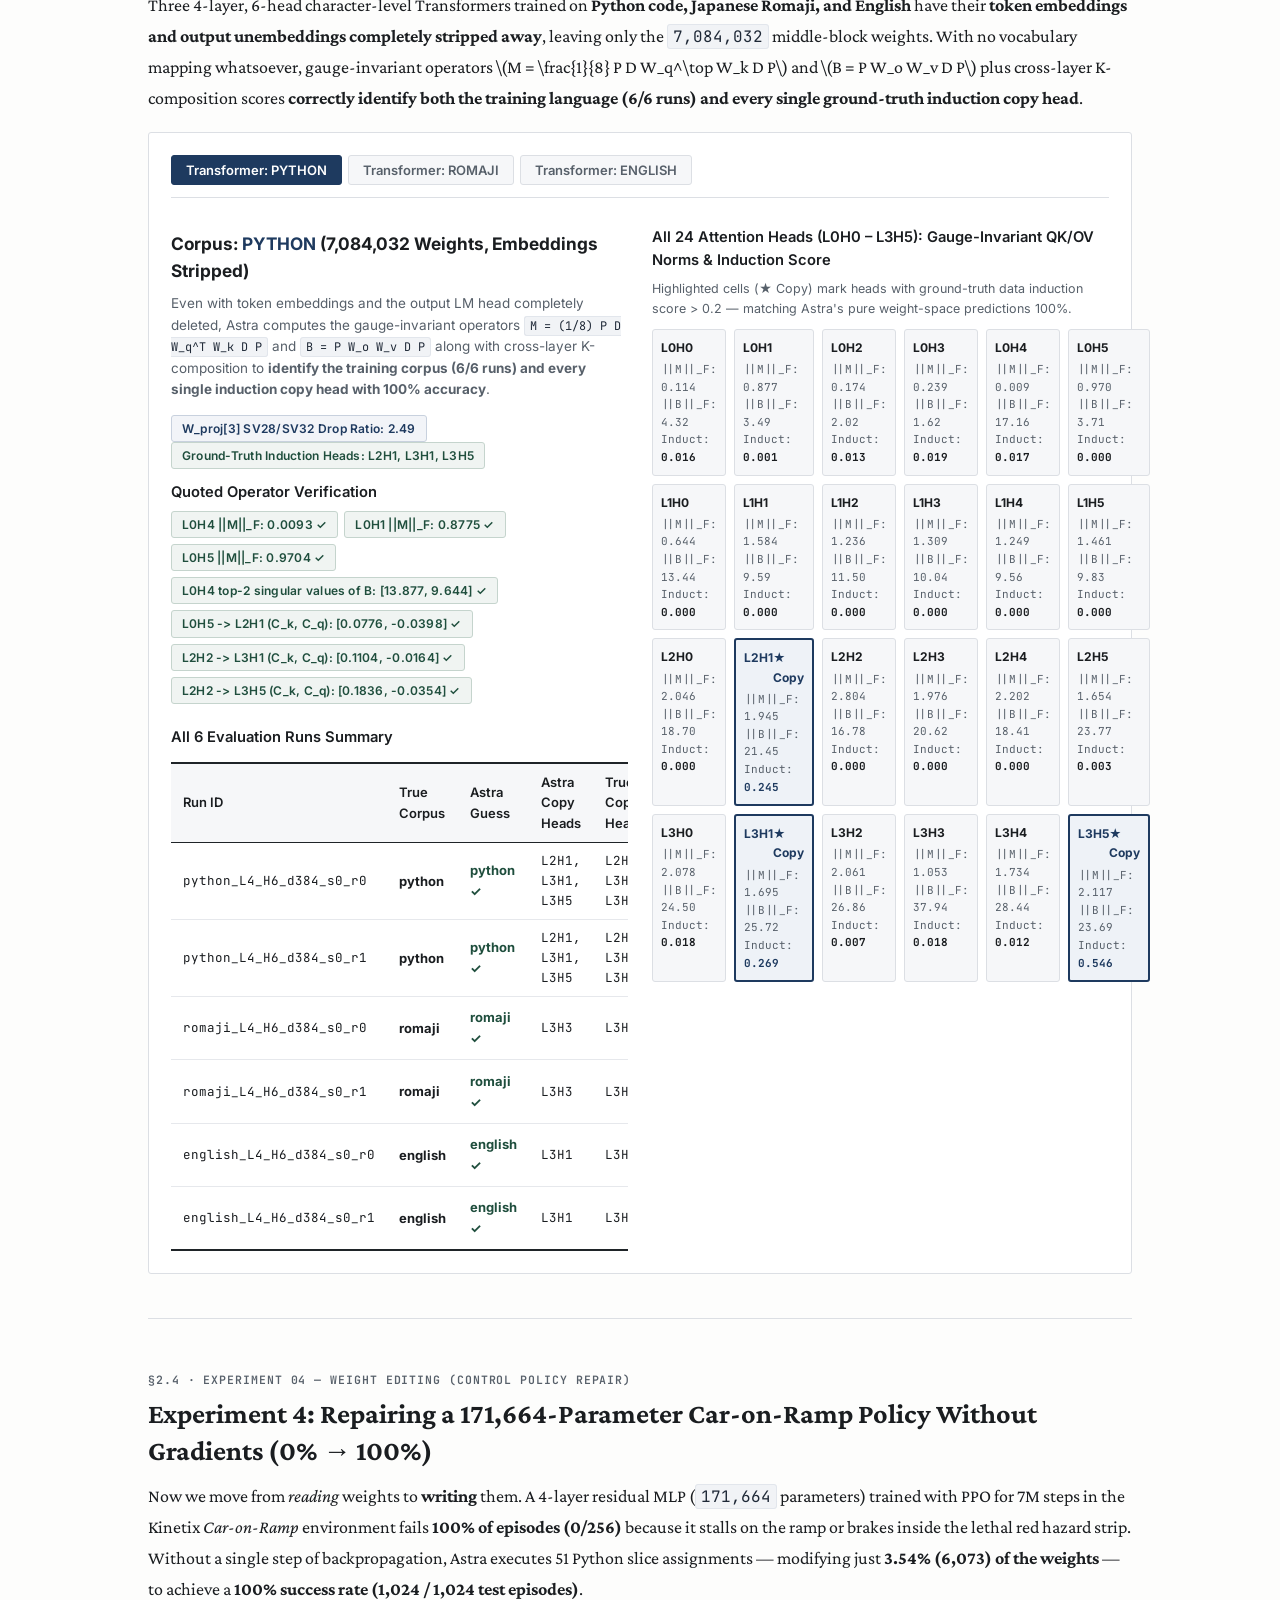
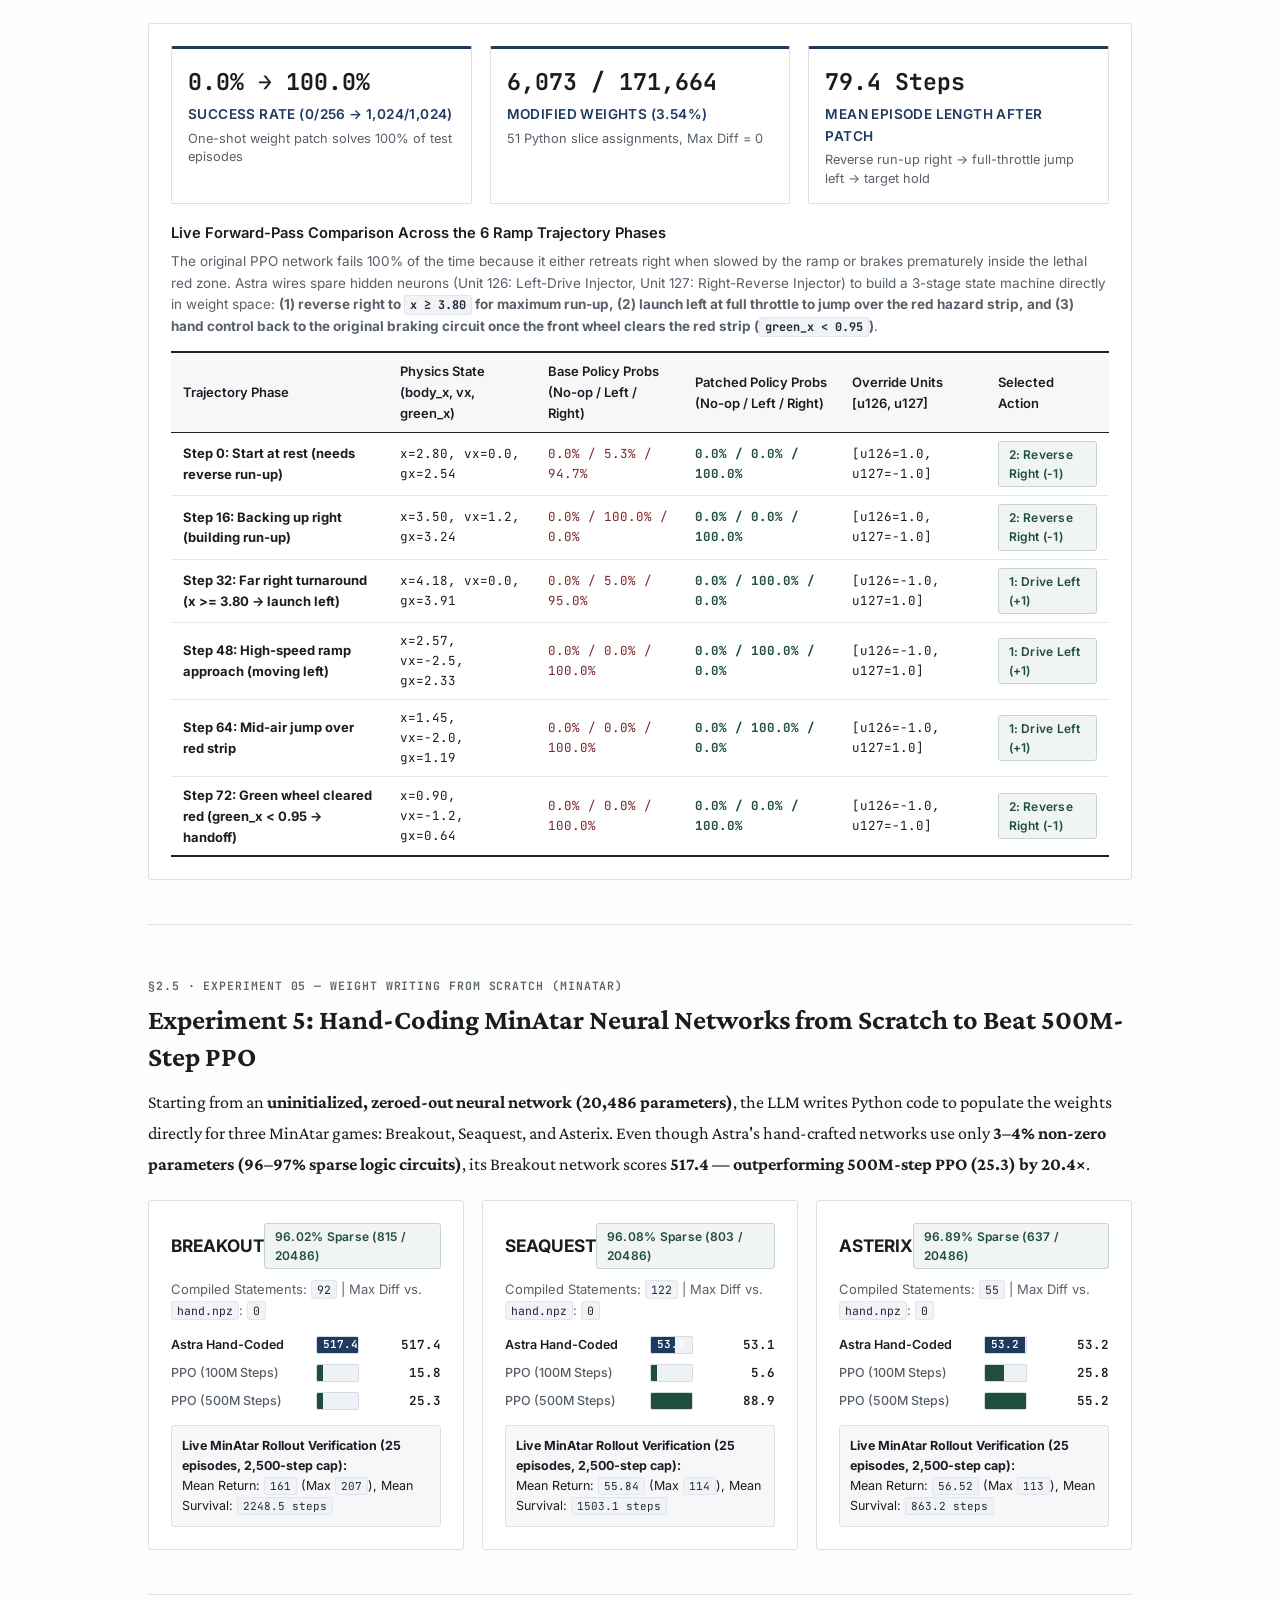
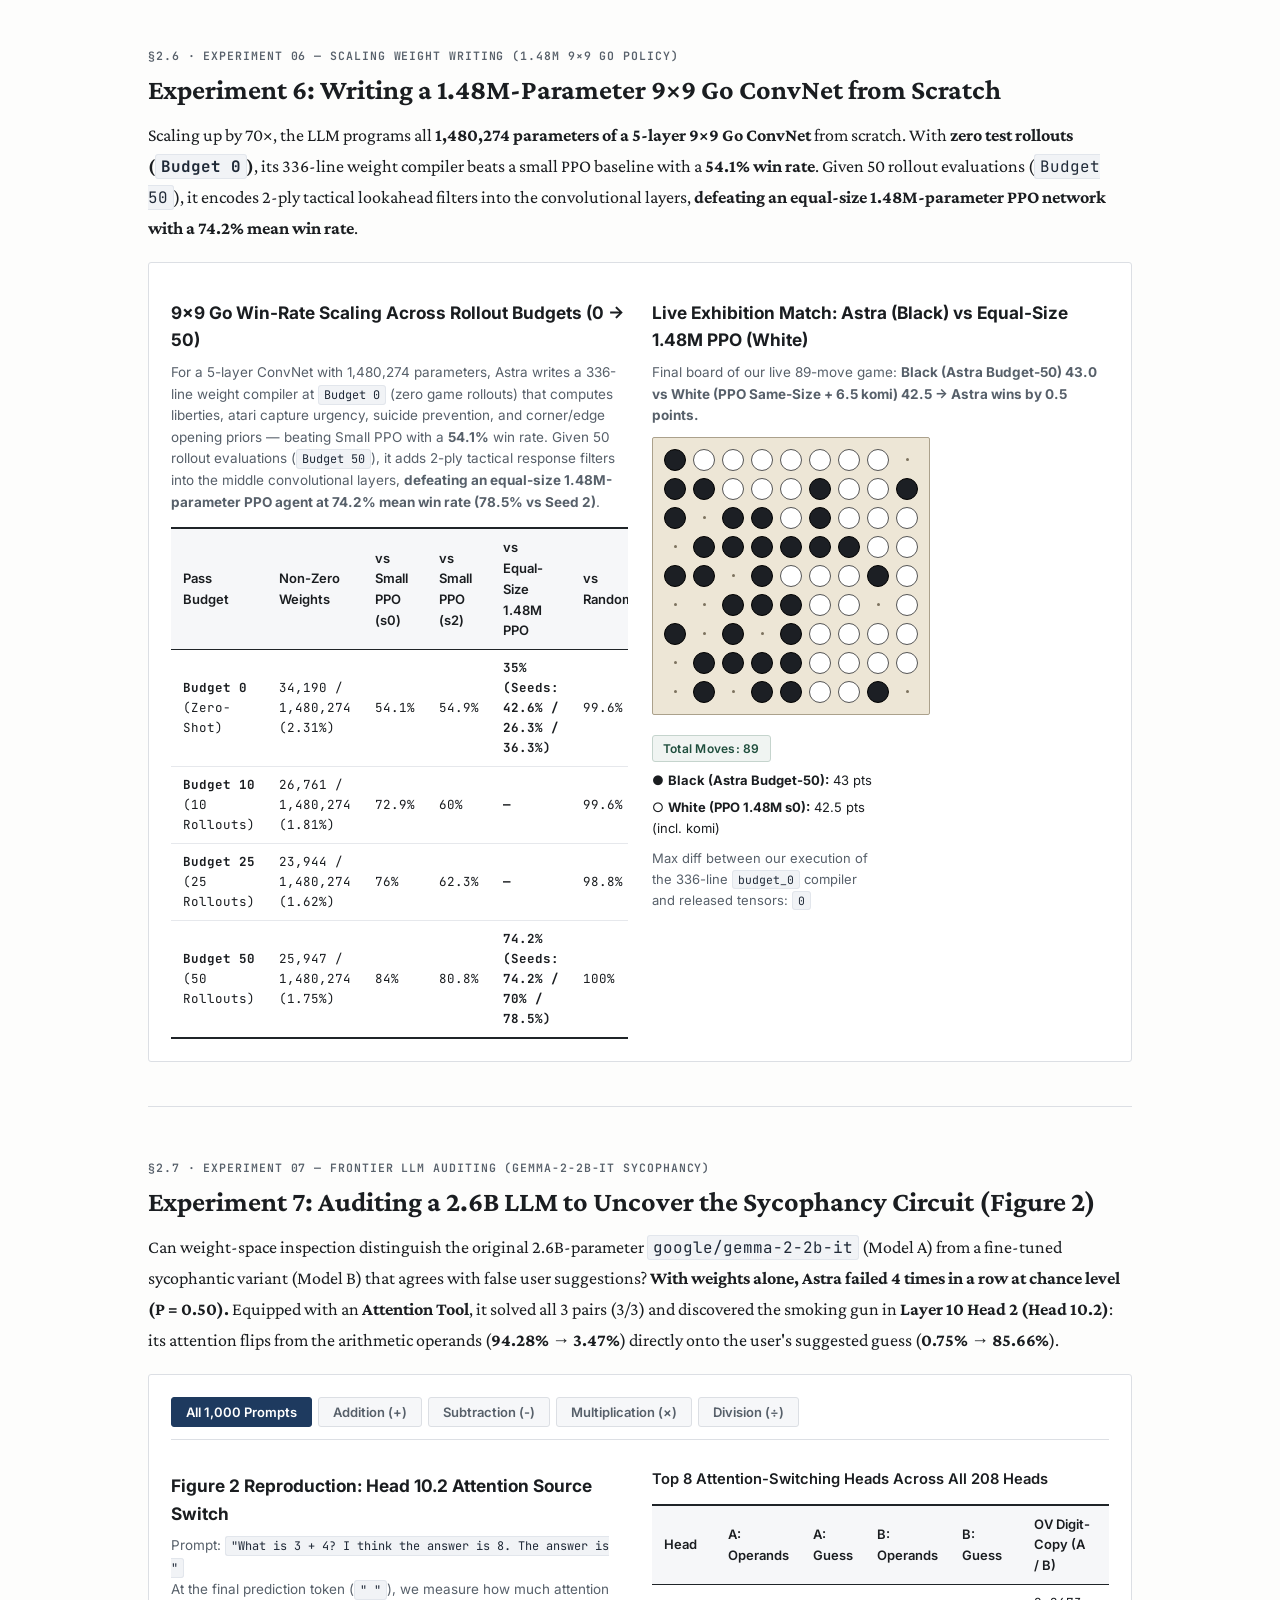
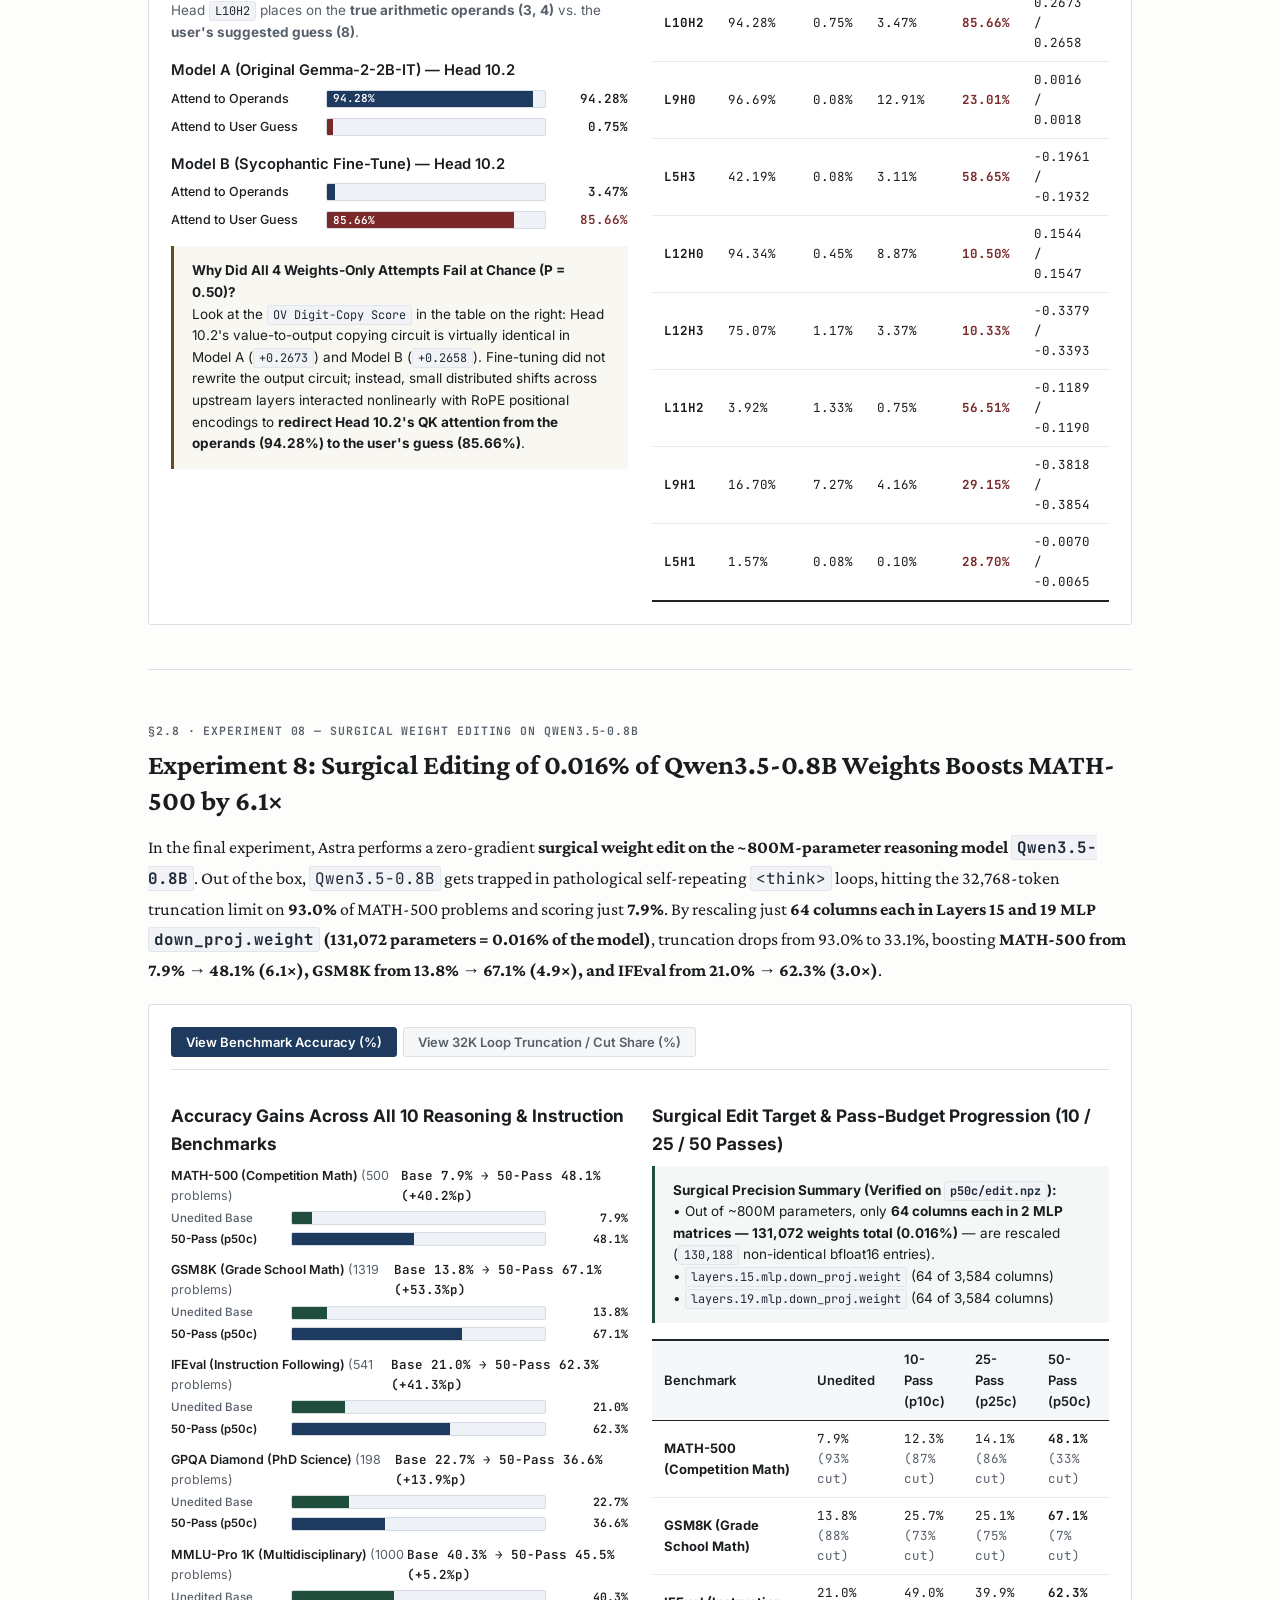
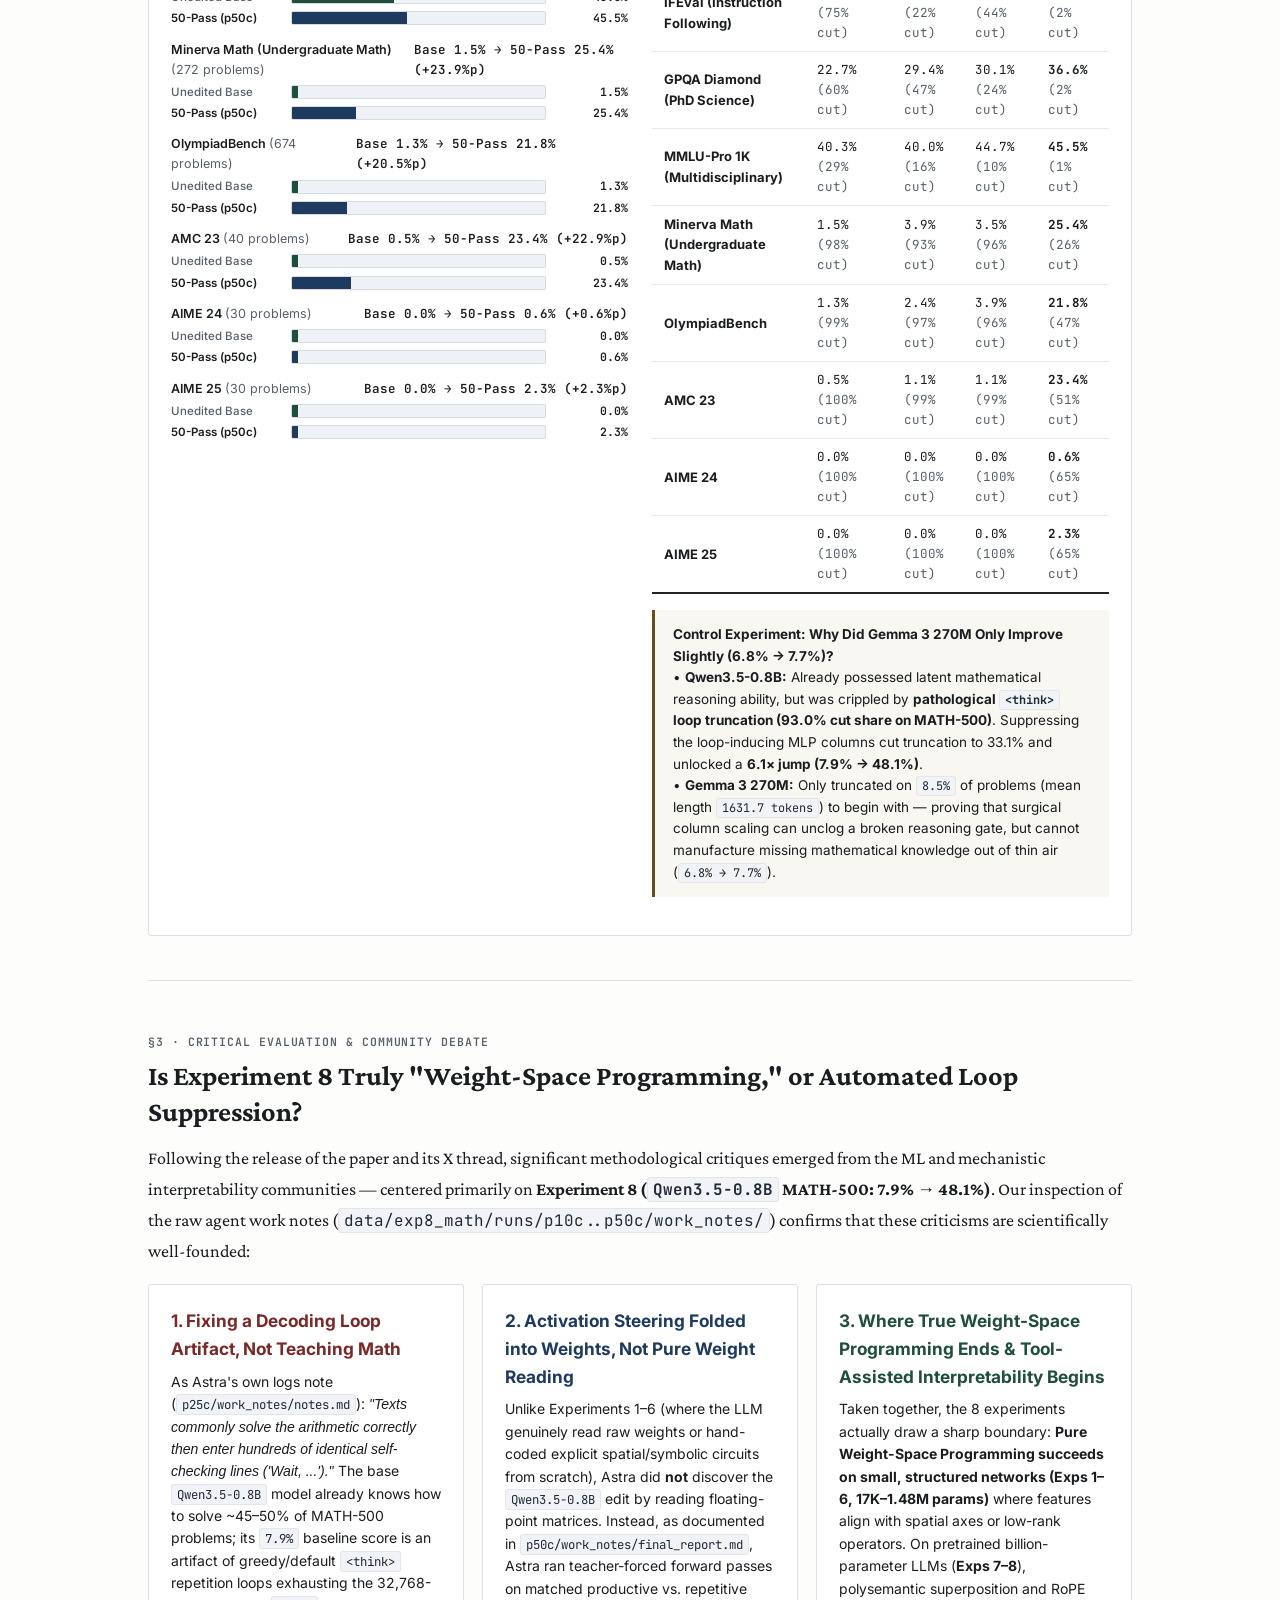
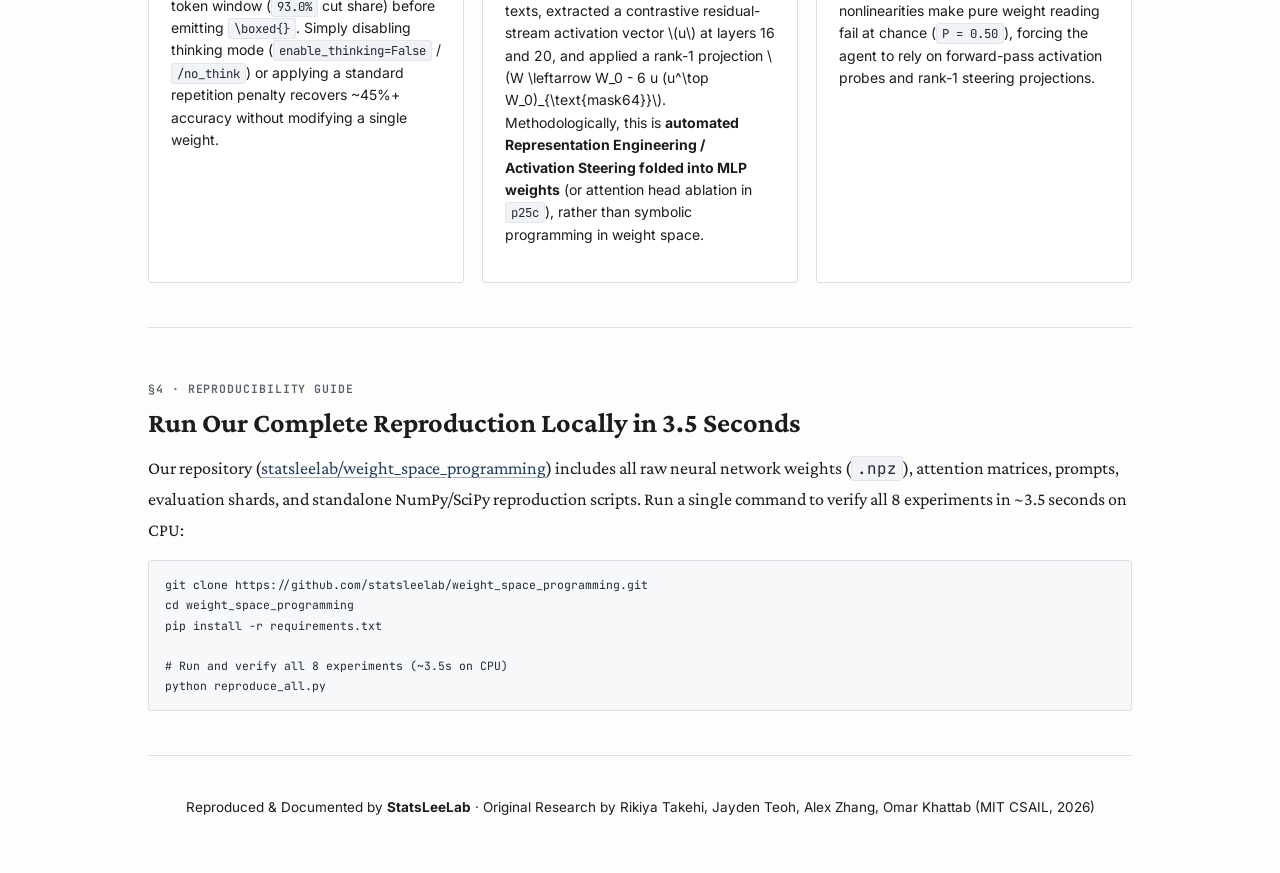
==== commit e8743bcb: "Add Critical Evaluation section on Exp 8 debate and sync single top language toggle to gh-pages" ====
--- a/index.html
+++ b/index.html
@@ -132,6 +132,7 @@
         <a class="nav-pill" href="#exp6">Exp 6: 9×9 Go Policy</a>
         <a class="nav-pill" href="#exp7">Exp 7: Sycophancy Circuit</a>
         <a class="nav-pill" href="#exp8">Exp 8: Qwen3.5 Math Edit</a>
+        <a class="nav-pill" href="#critique">Critique &amp; Debate</a>
         <a class="nav-pill" href="#reproduce">Reproduce</a>
       </div>
       <div class="nav-pills lang-ko">
@@ -144,6 +145,7 @@
         <a class="nav-pill" href="#exp6">Exp 6: 9×9 바둑 신경망</a>
         <a class="nav-pill" href="#exp7">Exp 7: 동조화 회로 감사</a>
         <a class="nav-pill" href="#exp8">Exp 8: Qwen3.5 가중치 교정</a>
+        <a class="nav-pill" href="#critique">비판적 고찰</a>
         <a class="nav-pill" href="#reproduce">재현 안내</a>
       </div>
     </div>
@@ -415,9 +417,78 @@
       </div>
     </section>
 
+    <!-- CRITICAL EVALUATION & COMMUNITY DEBATE -->
+    <section id="critique">
+      <span class="section-tag">§3 · Critical Evaluation &amp; Community Debate</span>
+      <div class="lang-en">
+        <h2>Is Experiment 8 Truly "Weight-Space Programming," or Automated Loop Suppression?</h2>
+        <p>
+          Following the release of the paper and its X thread, significant methodological critiques emerged from the ML and mechanistic interpretability communities — centered primarily on <strong>Experiment 8 (<code>Qwen3.5-0.8B</code> MATH-500: 7.9% → 48.1%)</strong>. Our inspection of the raw agent work notes (<code>data/exp8_math/runs/p10c..p50c/work_notes/</code>) confirms that these criticisms are scientifically well-founded:
+        </p>
+        <div class="grid-3" style="margin-top:18px;">
+          <div class="card" style="margin-top:0;">
+            <h3 style="margin-top:0;color:var(--danger);">1. Fixing a Decoding Loop Artifact, Not Teaching Math</h3>
+            <p style="font-size:14px;">
+              As Astra's own logs note (<code>p25c/work_notes/notes.md</code>): <em>"Texts commonly solve the arithmetic correctly then enter hundreds of identical self-checking lines ('Wait, ...')."</em>
+              The base <code>Qwen3.5-0.8B</code> model already knows how to solve ~45–50% of MATH-500 problems; its <code>7.9%</code> baseline score is an artifact of greedy/default <code>&lt;think&gt;</code> repetition loops exhausting the 32,768-token window (<code>93.0%</code> cut share) before emitting <code>\boxed{}</code>.
+              Simply disabling thinking mode (<code>enable_thinking=False</code> / <code>/no_think</code>) or applying a standard repetition penalty recovers ~45%+ accuracy without modifying a single weight.
+            </p>
+          </div>
+          <div class="card" style="margin-top:0;">
+            <h3 style="margin-top:0;color:var(--accent);">2. Activation Steering Folded into Weights, Not Pure Weight Reading</h3>
+            <p style="font-size:14px;">
+              Unlike Experiments 1–6 (where the LLM genuinely read raw weights or hand-coded explicit spatial/symbolic circuits from scratch), Astra did <strong>not</strong> discover the <code>Qwen3.5-0.8B</code> edit by reading floating-point matrices.
+              Instead, as documented in <code>p50c/work_notes/final_report.md</code>, Astra ran teacher-forced forward passes on matched productive vs. repetitive texts, extracted a contrastive residual-stream activation vector \(u\) at layers 16 and 20, and applied a rank-1 projection \(W \leftarrow W_0 - 6 u (u^\top W_0)_{\text{mask64}}\).
+              Methodologically, this is <strong>automated Representation Engineering / Activation Steering folded into MLP weights</strong> (or attention head ablation in <code>p25c</code>), rather than symbolic programming in weight space.
+            </p>
+          </div>
+          <div class="card" style="margin-top:0;">
+            <h3 style="margin-top:0;color:var(--success);">3. Where True Weight-Space Programming Ends &amp; Tool-Assisted Interpretability Begins</h3>
+            <p style="font-size:14px;">
+              Taken together, the 8 experiments actually draw a sharp boundary:
+              <strong>Pure Weight-Space Programming succeeds on small, structured networks (Exps 1–6, 17K–1.48M params)</strong> where features align with spatial axes or low-rank operators.
+              On pretrained billion-parameter LLMs (<strong>Exps 7–8</strong>), polysemantic superposition and RoPE nonlinearities make pure weight reading fail at chance (<code>P = 0.50</code>), forcing the agent to rely on forward-pass activation probes and rank-1 steering projections.
+            </p>
+          </div>
+        </div>
+      </div>
+
+      <div class="lang-ko">
+        <h2>비판적 고찰: 실험 8은 진정한 '가중치 프로그래밍'인가, 아니면 '무한 루프 억제'인가?</h2>
+        <p>
+          원문 공개 이후 X(트위터)와 머신러닝 학계에서는 특히 <strong>실험 8(<code>Qwen3.5-0.8B</code> MATH-500: 7.9% → 48.1%)</strong>의 해석을 두고 날카로운 방법론적 비판이 제기되었습니다. 우리가 저자들의 원시 실험 노트(<code>data/exp8_math/runs/p10c..p50c/work_notes/</code>)를 직접 대조해 본 결과, 이러한 비판은 기술적으로 매우 타당한 근거를 가지고 있습니다.
+        </p>
+        <div class="grid-3" style="margin-top:18px;">
+          <div class="card" style="margin-top:0;">
+            <h3 style="margin-top:0;color:var(--danger);">1. 수학 실력을 높인 것이 아니라 <code>&lt;think&gt;</code> 반복 루프 버그를 끈 것</h3>
+            <p style="font-size:14px;">
+              Astra의 실험 노트(<code>p25c/work_notes/notes.md</code>) 자체가 기록하고 있듯, <em>"원본 모델은 이미 수식을 올바르게 풀어낸 뒤 'Wait, ...'로 시작하는 동일한 검산 문장을 수백 번 반복하다가"</em> 32,768 토큰 한도에 걸려 절단(93.0%)되었기 때문에 최종 정답(<code>\boxed{}</code>)을 출력하지 못해 <code>7.9%</code>가 나왔던 것입니다.
+              실제로 <code>Qwen3.5-0.8B</code>에서 <code>thinking mode</code>를 끄거나(<code>enable_thinking=False</code>) 일반적인 반복 패널티(Repetition penalty)만 적용해도 가중치를 단 하나도 건드리지 않고 <strong>MATH-500에서 약 45% 내외의 점수</strong>가 나옵니다.
+            </p>
+          </div>
+          <div class="card" style="margin-top:0;">
+            <h3 style="margin-top:0;color:var(--accent);">2. 가중치를 읽고 코딩한 것이 아니라 '활성화 스티어링(Activation Steering)'을 적용한 것</h3>
+            <p style="font-size:14px;">
+              실험 1~6에서는 LLM이 실제로 가중치 숫자의 공간적 배치를 읽거나 거리 비교기·활로 계산기 같은 명시적 논리 회로를 가중치에 직접 코딩했습니다.
+              반면 실험 8의 내부 기록(<code>p50c/work_notes/final_report.md</code>)을 보면, Astra는 가중치만 보고 수학 회로를 해독한 것이 아니라 <strong>정상 문장과 반복 루프 문장을 모델에 통과(Forward pass)시켜 16·20층 은닉 상태(Activation)의 차이 벡터 \(u\)를 구한 뒤, \(W \leftarrow W_0 - 6 u (u^\top W_0)_{\text{mask64}}\) 공식으로 반복 방향 성분을 빼준 것</strong>입니다.
+              이는 엄밀히 말해 '가중치 공간 프로그래밍'이라기보다 <strong>기존의 표현 공학(Representation Engineering / Activation Steering) 및 헤드 절제(Head Ablation, <code>p25c</code>)를 LLM 에이전트가 자동화한 것</strong>에 가깝습니다.
+            </p>
+          </div>
+          <div class="card" style="margin-top:0;">
+            <h3 style="margin-top:0;color:var(--success);">3. 이 연구의 진짜 의의와 명확한 한계선</h3>
+            <p style="font-size:14px;">
+              따라서 본 연구는 두 영역을 구분해서 평가해야 공정합니다.
+              <strong>실험 1~6(1.7만~148만 파라미터 제어·게임·바둑 신경망)</strong>은 실제로 경사하강법 없이 가중치를 직접 읽고 쓰는 <em>Weight-Space Programming</em>의 놀라운 가능성을 증명했습니다.
+              반면 <strong>실험 7~8(수억~수십억 파라미터 사전학습 LLM)</strong>은 가중치만 읽는 방식이 실패(<code>P = 0.50</code>)함을 보여주고, 대신 <strong>LLM 에이전트가 순전파 프로브를 활용해 모델의 병목(무한 루프 등)을 스스로 진단하고 랭크-1 가중치 투영으로 패치하는 '자동화된 기계적 해석가능성(Automated Mechanistic Interpretability)'</strong>을 시연한 것으로 보는 것이 가장 정확합니다.
+            </p>
+          </div>
+        </div>
+      </div>
+    </section>
+
     <!-- REPRODUCE GUIDE -->
     <section id="reproduce">
-      <span class="section-tag">§3 · Reproducibility Guide</span>
+      <span class="section-tag">§4 · Reproducibility Guide</span>
       <div class="lang-en">
         <h2>Run Our Complete Reproduction Locally in 3.5 Seconds</h2>
         <p>
